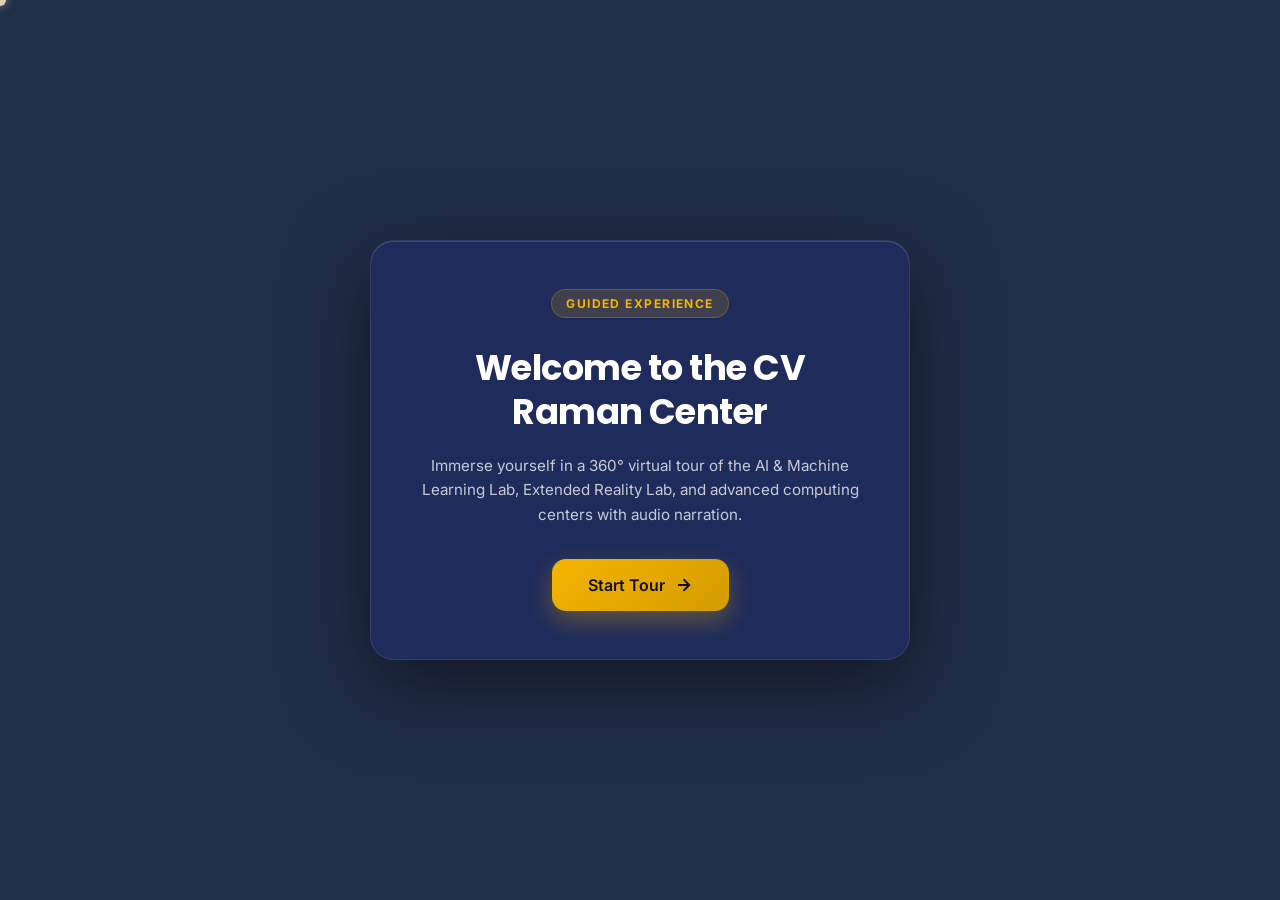
==== index.html @ 9f014dd8 "update code" ====
<!DOCTYPE html>
<html lang="en">


<head>
    <meta charset="utf-8">
    <meta name="viewport" content="width=device-width, initial-scale=1.0, maximum-scale=1.0, user-scalable=no">
    <meta name="description"
        content="Immersive 360° Virtual Campus Tour — Extended Reality Lab & Network Architecture Lab">
    <title>360° Virtual Campus Tour</title>


    <!-- Pannellum -->
    <link rel="stylesheet" href="https://cdn.jsdelivr.net/npm/pannellum@2.5.6/build/pannellum.css" />
    <script src="https://cdn.jsdelivr.net/npm/pannellum@2.5.6/build/pannellum.js"></script>


    <!-- Google Fonts -->
    <link rel="preconnect" href="https://fonts.googleapis.com">
    <link rel="preconnect" href="https://fonts.gstatic.com" crossorigin>
    <link
        href="https://fonts.googleapis.com/css2?family=Inter:wght@300;400;500;600;700&family=Poppins:wght@500;600;700&display=swap"
        rel="stylesheet">


    <link href="style.css" rel="stylesheet">
</head>


<body>
    <!-- ========== VR CURSOR ========== -->
    <div class="vr-cursor" id="vrCursor"></div>


    <!-- ========== LOADING SCREEN ========== -->
    <div id="loadingScreen" class="loading-screen">
        <!-- Spinner & Progress State (shown initially) -->
        <div class="loader-content" id="loaderContent">
            <div class="loader-spinner">
                <div class="spinner-ring"></div>
                <div class="spinner-ring inner"></div>
                <div class="spinner-dot"></div>
            </div>
            <p class="loader-title">360° Indoor Campus Navigation</p>
            <p class="loader-sub">Preparing your experience…</p>
            <div class="loader-track">
                <div class="loader-fill" id="loaderFill"></div>
            </div>
        </div>


        <!-- Welcome Splash State (faded in when loaded) -->
        <div class="welcome-card hidden" id="welcomeCard">
            <div class="welcome-badge">Guided Experience</div>
            <h1 class="welcome-heading">Welcome to the CV Raman Center</h1>
            <p class="welcome-subheading">Immerse yourself in a 360° virtual tour of the AI & Machine Learning Lab, Extended Reality Lab, and advanced computing centers with audio narration.</p>
            <button class="welcome-btn" id="btnEnterTour">
                <span>Start Tour</span>
                <svg viewBox="0 0 24 24" fill="none" stroke="currentColor" stroke-width="2.5" stroke-linecap="round" stroke-linejoin="round" width="18" height="18">
                    <line x1="5" y1="12" x2="19" y2="12"></line>
                    <polyline points="12 5 19 12 12 19"></polyline>
                </svg>
            </button>
        </div>
    </div>


    <!-- ========== TOP NAVIGATION BAR ========== -->
    <nav id="topBar" class="top-bar">
        <!-- Left: Empty (Logo Removed) -->
        <div class="top-left" style="display: flex; gap: 8px; position: relative;">
            <button class="icon-btn" id="btnMenuToggle" title="Menu" aria-label="Menu">
                <svg viewBox="0 0 24 24" fill="none" stroke="currentColor" stroke-width="2" stroke-linecap="round" stroke-linejoin="round">
                    <line x1="3" y1="12" x2="21" y2="12"></line>
                    <line x1="3" y1="6" x2="21" y2="6"></line>
                    <line x1="3" y1="18" x2="21" y2="18"></line>
                </svg>
            </button>
           


        </div>






        <!-- Right: Menu Dropdown -->
        <div class="top-right menu-container" style="position: relative; display: flex; gap: 8px;">
            <button class="icon-btn" id="btnAudioToggle" title="Toggle Audio" aria-label="Toggle Audio">
                <svg id="iconAudioOn" viewBox="0 0 24 24" fill="none" stroke="currentColor" stroke-width="2" stroke-linecap="round" stroke-linejoin="round">
                    <polygon points="11 5 6 9 2 9 2 15 6 15 11 19 11 5"></polygon>
                    <path d="M19.07 4.93a10 10 0 0 1 0 14.14M15.54 8.46a5 5 0 0 1 0 7.07"></path>
                </svg>
                <svg id="iconAudioOff" viewBox="0 0 24 24" fill="none" stroke="currentColor" stroke-width="2" stroke-linecap="round" stroke-linejoin="round" style="display:none;">
                    <polygon points="11 5 6 9 2 9 2 15 6 15 11 19 11 5"></polygon>
                    <line x1="23" y1="9" x2="17" y2="15"></line>
                    <line x1="17" y1="9" x2="23" y2="15"></line>
                </svg>
            </button>
            <button class="icon-btn" id="btnMapOpen" title="Floor Map (M)" aria-label="Floor Map">
                <svg viewBox="0 0 24 24" fill="none" stroke="currentColor" stroke-width="2" stroke-linecap="round" stroke-linejoin="round">
                    <polygon points="3 6 9 3 15 6 21 3 21 18 15 21 9 18 3 21"></polygon>
                    <line x1="9" y1="3" x2="9" y2="18"></line>
                    <line x1="15" y1="6" x2="15" y2="21"></line>
                </svg>
            </button>


    </nav>


    <!-- ========== WELCOME ORIENTATION TOAST ========== -->
    <div id="welcomeToast" class="welcome-toast">
        <div class="welcome-toast-header">
            <div class="welcome-toast-icon">
                <svg viewBox="0 0 24 24" fill="none" stroke="currentColor" stroke-width="2" stroke-linecap="round" stroke-linejoin="round" width="18" height="18">
                    <circle cx="12" cy="12" r="10"></circle>
                    <line x1="12" y1="16" x2="12" y2="12"></line>
                    <line x1="12" y1="8" x2="12.01" y2="8"></line>
                </svg>
            </div>
            <span class="welcome-toast-title">👋 Welcome Guest! Are you visiting for the first time? Please read this Guide:</span>
            <button class="welcome-toast-close" id="welcomeToastClose" aria-label="Dismiss message">&times;</button>
        </div>
        <div class="welcome-toast-body">
            <div class="toast-item">
                <span class="toast-item-emoji">🗺️</span>
                <span>Use the <strong>Top-Right Map</strong> to see your current location on the campus.</span>
            </div>
            <div class="toast-item">
                <span class="toast-item-emoji">☰</span>
                <span>Open the <strong>Top-Left Menu ➔ Help</strong> (or press key <strong>4</strong>) to read full navigation guide details & keyboard shortcuts.</span>
            </div>
        </div>
        <div class="welcome-toast-progress"></div>
    </div>



    <!-- ========== LEFT SIDEBAR MENU ========== -->
    <div class="dropdown-menu" id="mainDropdown">
        <button class="dropdown-item" id="btnNavGuide" title="Indoor Navigation (1)" aria-label="Indoor Navigation">
            <svg viewBox="0 0 24 24" fill="none" stroke="currentColor" stroke-width="1.8" stroke-linecap="round" stroke-linejoin="round"><path d="M21 10c0 7-9 13-9 13s-9-6-9-13a9 9 0 0 1 18 0z"/><circle cx="12" cy="10" r="3"/></svg>
            Navigation <span class="shortcut-key">1</span>
        </button>
        <button class="dropdown-item" id="btnDropdownMap" title="Floor Map (M)" aria-label="Floor Map">
            <svg viewBox="0 0 24 24" fill="none" stroke="currentColor" stroke-width="1.8" stroke-linecap="round" stroke-linejoin="round"><polygon points="3 6 9 3 15 6 21 3 21 18 15 21 9 18 3 21"/><line x1="9" y1="3" x2="9" y2="18"/><line x1="15" y1="6" x2="15" y2="21"/></svg>
            Floor Map <span class="shortcut-key">M</span>
        </button>
        <button class="dropdown-item" id="btnGrid" title="Grid View (2)" aria-label="Grid view">
            <svg viewBox="0 0 24 24" fill="none" stroke="currentColor" stroke-width="1.8" stroke-linecap="round" stroke-linejoin="round"><rect x="3" y="3" width="7" height="7" rx="1.5"/><rect x="14" y="3" width="7" height="7" rx="1.5"/><rect x="3" y="14" width="7" height="7" rx="1.5"/><rect x="14" y="14" width="7" height="7" rx="1.5"/></svg>
            Grid View <span class="shortcut-key">2</span>
        </button>
        <button class="dropdown-item" id="btnFullscreen" title="Fullscreen (3)" aria-label="Fullscreen">
            <svg viewBox="0 0 24 24" fill="none" stroke="currentColor" stroke-width="1.8" stroke-linecap="round" stroke-linejoin="round"><path d="M8 3H5a2 2 0 0 0-2 2v3m18 0V5a2 2 0 0 0-2-2h-3m0 18h3a2 2 0 0 0 2-2v-3M3 16v3a2 2 0 0 0 2 2h3"/></svg>
            Fullscreen <span class="shortcut-key">3</span>
        </button>
        <button class="dropdown-item" id="btnHelp" title="Help (4)" aria-label="Help">
            <svg viewBox="0 0 24 24" fill="none" stroke="currentColor" stroke-width="1.8" stroke-linecap="round" stroke-linejoin="round"><circle cx="12" cy="12" r="10"/><path d="M9.09 9a3 3 0 0 1 5.83 1c0 2-3 3-3 3"/><line x1="12" y1="17" x2="12.01" y2="17"/></svg>
            Help <span class="shortcut-key">4</span>
        </button>
        <button class="dropdown-item" id="btnToggleArrows" title="Toggle Arrows (5)" aria-label="Toggle Arrows">
            <svg viewBox="0 0 24 24" fill="none" stroke="currentColor" stroke-width="1.8" stroke-linecap="round" stroke-linejoin="round"><path d="M17.94 17.94A10.07 10.07 0 0 1 12 20c-7 0-11-8-11-8a18.45 18.45 0 0 1 5.06-5.94M9.9 4.24A9.12 9.12 0 0 1 12 4c7 0 11 8 11 8a18.5 18.5 0 0 1-2.16 3.19m-6.72-1.07a3 3 0 1 1-4.24-4.24"/><line x1="1" y1="1" x2="23" y2="23"/></svg>
            <span id="txtToggleArrows">Hide Arrows</span> <span class="shortcut-key">5</span>
        </button>
    </div>


    <!-- ========== PANORAMA VIEWER ========== -->
    <div id="panorama"></div>


    <!-- ========== INDOOR NAVIGATION PANEL ========== -->
    <div class="nav-guide-panel" id="navGuidePanel">
        <div class="nav-guide-header">
            <svg viewBox="0 0 24 24" fill="none" stroke="currentColor" stroke-width="1.8" stroke-linecap="round"
                stroke-linejoin="round" class="nav-guide-icon">
                <path d="M21 10c0 7-9 13-9 13s-9-6-9-13a9 9 0 0 1 18 0z" />
                <circle cx="12" cy="10" r="3" />
            </svg>
            <span class="nav-guide-title">Navigate To</span>
            <button class="nav-guide-close" id="navGuideClose" aria-label="Close navigator">&times;</button>
        </div>
        <div class="nav-guide-body">
            <div class="nav-guide-select-group">
                <label for="floorSelect" class="nav-guide-label">Floor</label>
                <select id="floorSelect" class="nav-guide-select">
                    <option value="">Select Floor</option>
                </select>
            </div>
            <div class="nav-guide-select-group">
                <label for="labSelect" class="nav-guide-label">Destination</label>
                <select id="labSelect" class="nav-guide-select" disabled>
                    <option value="">Select Destination</option>
                </select>
            </div>
            <div class="nav-guide-coming-soon" id="navComingSoon" style="display:none;">
                <svg viewBox="0 0 24 24" fill="none" stroke="currentColor" stroke-width="1.5" width="28" height="28">
                    <circle cx="12" cy="12" r="10" />
                    <path d="M12 6v6l4 2" />
                </svg>
                <span class="coming-soon-text">Coming Soon</span>
                <span class="coming-soon-sub">360° images for this floor are being captured. Navigation will be
                    available once uploaded.</span>
            </div>
            <div class="nav-guide-actions">
                <button class="nav-guide-btn nav-guide-go" id="navGuideGo" disabled>
                    <svg viewBox="0 0 24 24" fill="none" stroke="currentColor" stroke-width="2.5" width="16"
                        height="16">
                        <path d="M5 12h14M12 5l7 7-7 7" />
                    </svg>
                    Show Path
                </button>
                <button class="nav-guide-btn nav-guide-clear" id="navGuideClear" style="display:none;">
                    <svg viewBox="0 0 24 24" fill="none" stroke="currentColor" stroke-width="2" width="14" height="14">
                        <line x1="18" y1="6" x2="6" y2="18" />
                        <line x1="6" y1="6" x2="18" y2="18" />
                    </svg>
                    Clear
                </button>
            </div>
        </div>
    </div>




    <!-- Direction guidance banner -->
    <div class="direction-banner" id="directionBanner">
        <div class="direction-banner-inner">
            <div class="direction-step-indicator">
                <span class="direction-step-num" id="dirStepNum">1</span>
                <span class="direction-step-total" id="dirStepTotal">/ 3</span>
            </div>
            <div class="direction-text-wrap">
                <span class="direction-instruction" id="dirInstruction">Go straight ahead</span>
                <span class="direction-destination" id="dirDestination">→ L-107 XR Lab</span>
            </div>
            <div class="direction-nav-btns">
                <button class="direction-nav-btn" id="dirPrev" aria-label="Previous step">
                    <svg viewBox="0 0 24 24" fill="none" stroke="currentColor" stroke-width="2.5" width="16"
                        height="16">
                        <path d="M15 18l-6-6 6-6" />
                    </svg>
                </button>
                <button class="direction-nav-btn" id="dirNext" aria-label="Next step">
                    <svg viewBox="0 0 24 24" fill="none" stroke="currentColor" stroke-width="2.5" width="16"
                        height="16">
                        <path d="M9 18l6-6-6-6" />
                    </svg>
                </button>
            </div>
        </div>
    </div>


    <!-- ========== BOTTOM-LEFT INFO BOX ========== -->
    <div class="info-box" id="infoBox">
        <span class="info-box-text" id="infoBoxText">Loading…</span>
    </div>


    <!-- ========== GRID VIEW — RIGHT PANEL ========== -->
    <div class="panel-overlay" id="gridOverlay">
        <div class="panel-right scenes-panel" id="gridPanel">
            <button class="panel-close" id="gridClose" aria-label="Close">&times;</button>
            <div class="panel-header">
                <svg viewBox="0 0 24 24" fill="none" stroke="currentColor" stroke-width="1.8"
                    style="width:20px;height:20px;flex-shrink:0;">
                    <rect x="3" y="3" width="7" height="7" rx="1.5" />
                    <rect x="14" y="3" width="7" height="7" rx="1.5" />
                    <rect x="3" y="14" width="7" height="7" rx="1.5" />
                    <rect x="14" y="14" width="7" height="7" rx="1.5" />
                </svg>
                <h3>All Scenes</h3>
            </div>
            <div class="grid-body" id="gridBody"></div>
        </div>
    </div>


    <!-- ========== INFO POPUP (for hotspot details — stays centered) ========== -->
    <div id="infoPopup" class="modal-overlay info-popup-overlay">
        <div class="info-popup">
            <button class="panel-close" id="popupClose" aria-label="Close">&times;</button>
            <div class="popup-img-wrap" id="popupImgWrap">
                <img id="infoImage" src="" alt="">
            </div>
            <div class="popup-body">
                <h2 id="infoTitle"></h2>
                <div id="infoDescription"></div>
            </div>
        </div>
    </div>


    <!-- ========== HELP — RIGHT PANEL ========== -->
    <div class="panel-overlay" id="helpOverlay">
        <div class="panel-right help-panel" id="helpPanel">
            <button class="panel-close" id="helpClose" aria-label="Close">&times;</button>
            <div class="panel-header">
                <svg viewBox="0 0 24 24" fill="none" stroke="currentColor" stroke-width="1.8"
                    style="width:22px;height:22px;flex-shrink:0;opacity:.7;">
                    <circle cx="12" cy="12" r="10" />
                    <path d="M9.09 9a3 3 0 0 1 5.83 1c0 2-3 3-3 3" />
                    <line x1="12" y1="17" x2="12.01" y2="17" />
                </svg>
                <h3>How to Navigate</h3>
            </div>
            <div class="help-list">
                <div class="help-row">
                    <span class="help-label">🖱️ Click &amp; Drag</span>
                    <span class="help-value">Look around the panorama</span>
                </div>
                <div class="help-row">
                    <span class="help-label">🔍 Scroll / Pinch</span>
                    <span class="help-value">Zoom in and out</span>
                </div>
                <div class="help-row">
                    <span class="help-label">➡️ Arrow Hotspots</span>
                    <span class="help-value">Navigate between scenes</span>
                </div>
                <div class="help-row">
                    <span class="help-label">ℹ️ Info Icons</span>
                    <span class="help-value">View scene details</span>
                </div>
            </div>
            <h4 class="help-sub">Keyboard Shortcuts</h4>
            <div class="shortcut-grid">
                <div class="sc"><kbd>N</kbd> Navigate</div>
                <div class="sc"><kbd>M</kbd> Floor Map</div>
                <div class="sc"><kbd>G</kbd> Grid View</div>
                <div class="sc"><kbd>H</kbd> Help</div>
                <div class="sc"><kbd>F</kbd> Fullscreen</div>
                <div class="sc"><kbd>Esc</kbd> Close</div>
            </div>
        </div>
    </div>


    <!-- ========== FLOOR MAP OVERLAY ========== -->
    <div id="mapOverlay" class="modal-overlay map-overlay">
        <div class="map-container-card animate-scale-up">
            <button class="panel-close" id="mapClose" aria-label="Close">&times;</button>
            <div class="map-header">
                <svg viewBox="0 0 24 24" fill="none" stroke="currentColor" stroke-width="2.2" stroke-linecap="round" stroke-linejoin="round" class="map-header-icon">
                    <polygon points="3 6 9 3 15 6 21 3 21 18 15 21 9 18 3 21"></polygon>
                    <line x1="9" y1="3" x2="9" y2="18"></line>
                    <line x1="15" y1="6" x2="15" y2="21"></line>
                </svg>
                <h3>Ground Floor Navigation Map</h3>
                <button class="map-edit-btn" id="btnMapEditToggle" title="Edit Coordinates">⚙️ Edit Coordinates</button>
            </div>
            <div class="map-body">
                <div class="map-visual-section">
                    <div class="map-wrapper" id="mapWrapper">
                        <img src="assets/map_top_view.jpeg" alt="Ground Floor Map" class="map-image">
                        <!-- Interactive pins will be dynamically generated by JS -->
                    </div>
                   
                    <!-- Label Edit Popup -->
                    <div id="labelPropsPopup" class="label-props-popup">
                        <h5>Edit Label Properties</h5>
                        <div class="lp-group">
                            <label for="lpText">Text</label>
                            <input type="text" id="lpText">
                        </div>
                        <div class="lp-group">
                            <label for="lpSize">Size (px)</label>
                            <input type="number" id="lpSize" value="13">
                        </div>
                        <div class="lp-group">
                            <label for="lpRotation">Rotation (deg)</label>
                            <input type="number" id="lpRotation" value="0">
                        </div>
                        <div class="lp-actions">
                            <button id="btnLpCancel" class="lp-btn-cancel">Cancel</button>
                            <button id="btnLpSave" class="lp-btn-save">Save</button>
                        </div>
                    </div>
                </div>
                <div class="map-edit-section" id="mapEditSection">
                    <h4>Coordinate Editor</h4>
                   
                    <button class="map-edit-copy-btn" id="btnMapEditEnlarge" style="background:#2b6cb0; margin-bottom:16px;">
                        <svg viewBox="0 0 24 24" fill="none" stroke="currentColor" stroke-width="2" stroke-linecap="round" stroke-linejoin="round" width="16" height="16">
                            <circle cx="11" cy="11" r="8"></circle>
                            <line x1="21" y1="21" x2="16.65" y2="16.65"></line>
                            <line x1="11" y1="8" x2="11" y2="14"></line>
                            <line x1="8" y1="11" x2="14" y2="11"></line>
                        </svg>
                        Toggle Enlarge Map
                    </button>


                    <div class="map-edit-group">
                        <label for="mapEditSceneSelect">Select Scene:</label>
                        <select id="mapEditSceneSelect" class="map-edit-select">
                            <!-- Options dynamically populated by JS -->
                        </select>
                    </div>
                    <div class="map-edit-group">
                        <div style="display:flex; justify-content:space-between; align-items:center;">
                            <label for="mapEditJsonText">Coordinates JSON:</label>
                            <span id="mapEditStatus" style="font-size:0.7rem; font-weight:600; color:#718096;"></span>
                        </div>
                        <textarea id="mapEditJsonText" class="map-edit-textarea"></textarea>
                    </div>
                    <button class="map-edit-copy-btn" id="btnMapAddLabel" style="background:#4A5568; margin-bottom:12px;">
                        <svg viewBox="0 0 24 24" fill="none" stroke="currentColor" stroke-width="2" stroke-linecap="round" stroke-linejoin="round" width="16" height="16">
                            <path d="M12 5v14M5 12h14"/>
                        </svg>
                        Add Text Label
                    </button>
                    <button class="map-edit-copy-btn" id="btnMapEditCopy">
                        <svg viewBox="0 0 24 24" fill="none" stroke="currentColor" stroke-width="2" stroke-linecap="round" stroke-linejoin="round" width="16" height="16">
                            <rect x="9" y="9" width="13" height="13" rx="2" ry="2"></rect>
                            <path d="M5 15H4a2 2 0 0 1-2-2V4a2 2 0 0 1 2-2h9a2 2 0 0 1 2 2v1"></path>
                        </svg>
                        Copy Coordinates JSON
                    </button>
                    <p class="map-edit-help">💡 <strong>Tip:</strong> Drag any pin to reposition it, or select a scene from the dropdown and click anywhere on the map to place it. The JSON updates in real-time!</p>
                </div>
            </div>
            <div class="map-footer">
                <div class="map-legend">
                    <div class="legend-item">
                        <span class="legend-dot current-pos"></span>
                        <span>Current Location</span>
                    </div>
                    <div class="legend-item">
                        <span class="legend-dot normal-pos"></span>
                        <span>Lab / Destination Pin</span>
                    </div>
                </div>
            </div>
        </div>
    </div>


    <script src="script.js?v=1.0.7"></script>
</body>


</html>
---- style.css ----
/* ============================================================
   360° VIRTUAL TOUR — INSTITUTIONAL PROFESSIONAL THEME
   Parul University Branding
   ============================================================ */


/* ── Design Tokens ── */
:root {
  --bar-bg: rgba(30, 42, 120, 0.95);
  --card-bg: #FFFFFF;
  --border: rgba(30, 42, 120, 0.12);
  --border-hover: rgba(30, 42, 120, 0.25);
  --text: #1A1A1A;
  --text-light: #FFFFFF;
  --text-dim: #4A5568;
  --text-muted: #8896A6;
  --accent: #1E2A78;
  --accent-red: #D32F2F;
  --accent-gold: #F4B400;
  --accent-dim: rgba(23, 29, 85, 0.579);
  --danger: #D32F2F;
  --radius: 10px;
  --blur: 20px;
  --ease: cubic-bezier(.4, 0, .2, 1);
  --topbar-h: 80px;


  /* Arrow Colors */
  --arrow-color: #ffffff;
  --arrow-stroke: rgba(0, 0, 0, 0.4);
}


/* ── Reset ── */
*,
*::before,
*::after {
  box-sizing: border-box;
  margin: 0;
  padding: 0;
  -webkit-tap-highlight-color: transparent;
}


html,
body {
  height: 100%;
  overflow: hidden;
}


body {
  font-family: 'Inter', system-ui, -apple-system, sans-serif;
  background: #0D1117;
  color: var(--text);
  cursor: none !important;
}


/* Hide default cursor on ALL elements globally to ensure custom VR cursor is the only one visible */
* {
  cursor: none !important;
}


/* ========== CUSTOM VR CURSOR ========== */
.vr-cursor {
  position: fixed;
  top: 0;
  left: 0;
  width: 12px;
  height: 12px;
  background: #FFFFFF;
  border-radius: 50%;
  pointer-events: none;
  /* Important so it doesn't block clicks */
  z-index: 99999999;
  transform: translate(-50%, -50%);
  transition: width 0.25s var(--ease), height 0.25s var(--ease), background 0.25s var(--ease), border 0.25s var(--ease);
  box-shadow: 0 0 10px rgba(255, 255, 255, 0.6);
  mix-blend-mode: difference;
}


/* When hovering over clickable items, keep the dot but intensify its glow */
.vr-cursor.magnetic {
  width: 12px;
  height: 12px;
  background: #F4B400;
  /* Parul Gold */
  border: none;
  box-shadow: 0 0 18px 4px rgba(244, 180, 0, 0.9);
  mix-blend-mode: normal;
}


/* When clicking/dragging in the panorama */
.vr-cursor.dragging {
  width: 8px;
  height: 8px;
  background: #F4B400;
  box-shadow: 0 0 15px rgba(244, 180, 0, 1);
}




/* ==========================================================
   LOADING SCREEN
   ========================================================== */
.loading-screen {
  position: fixed;
  inset: 0;
  z-index: 900000;
  background: #212e48;
  display: flex;
  align-items: center;
  justify-content: center;
  transition: opacity .5s var(--ease), visibility .5s;
}


.loading-screen.done {
  opacity: 0;
  visibility: hidden;
  pointer-events: none;
}


.loader-content {
  text-align: center;
  display: flex;
  flex-direction: column;
  align-items: center;
  gap: 18px;
}


/* Spinner */
.loader-spinner {
  width: 80px;
  height: 80px;
  position: relative;
}


.spinner-ring {
  position: absolute;
  inset: 0;
  border-radius: 50%;
  border: 2.5px solid transparent;
  border-top-color: #FFFFFF;
  border-right-color: #FFFFFF;
  animation: lspin 1.6s linear infinite;
}


.spinner-ring.inner {
  inset: 14px;
  border-top-color: transparent;
  border-right-color: transparent;
  border-bottom-color: rgba(255, 255, 255, .25);
  border-left-color: rgba(255, 255, 255, .25);
  animation-direction: reverse;
  animation-duration: 1.1s;
}


.spinner-dot {
  position: absolute;
  inset: 30px;
  border-radius: 50%;
  background: #F4B400;
  opacity: .35;
  animation: ldot 1.6s ease-in-out infinite alternate;
}


@keyframes lspin {
  to {
    transform: rotate(360deg);
  }
}


@keyframes ldot {
  from {
    transform: scale(.7);
    opacity: .2;
  }


  to {
    transform: scale(1);
    opacity: .45;
  }
}


.loader-title {
  font-family: 'Poppins', sans-serif;
  font-size: 1.6rem;
  font-weight: 600;
  letter-spacing: -.02em;
  color: #FFFFFF;
}


.loader-sub {
  font-size: .85rem;
  color: rgba(255, 255, 255, 0.7);
}


.loader-track {
  width: 200px;
  height: 3px;
  background: rgba(255, 255, 255, 0.2);
  border-radius: 3px;
  overflow: hidden;
}


.loader-fill {
  height: 100%;
  width: 0%;
  background: #F4B400;
  border-radius: 3px;
  transition: width .15s;
}




/* ==========================================================
   TOP BAR
   ========================================================== */
.top-bar {
  position: fixed;
  top: 20px;
  left: 20px;
  right: 20px;
  height: 70px;
  z-index: 10000;
  display: flex;
  align-items: center;
  justify-content: space-between;
  padding: 0;
  background: transparent;
  pointer-events: none;
  /* Let clicks pass through empty space */
  transform: translateY(-120%);
  transition: transform .45s var(--ease);
}


.top-bar.show {
  transform: translateY(0);
}


/* Left */
.top-left {
  display: flex;
  align-items: center;
  gap: 9px;
  flex-shrink: 0;
  margin-right: 30px;
  pointer-events: auto;
  /* Re-enable clicks for logo */
}


.pu-tour-logo {
  height: 38px;
  width: auto;
  object-fit: contain;
  transition: transform 0.3s ease;
  border-radius: 5px;
  filter: drop-shadow(0 4px 6px rgba(0, 0, 0, 0.3));
}


.logo-link {
  display: flex;
  align-items: center;
  text-decoration: none;
}


.logo {
  text-decoration: none;
  transition: all 0.3s ease;
  margin-left: 10px;
}


.logo:hover {
  transform: scale(1.2);
}






/* Right */
.top-right {
  display: flex;
  gap: 6px;
  flex-shrink: 0;
  pointer-events: auto;
  /* Re-enable clicks for menu */
}


.icon-btn {
  width: 40px;
  height: 40px;
  border: 1px solid rgba(0, 0, 0, 0.08);
  background: #ffffff;
  color: #333333;
  border-radius: 12px;
  cursor: pointer;
  display: flex;
  align-items: center;
  justify-content: center;
  transition: all 0.25s var(--ease);
  box-shadow: 0 4px 12px rgba(0, 0, 0, 0.08);
}


.icon-btn svg {
  width: 20px;
  height: 20px;
}


.icon-btn:hover {
  background: #f8f9fa;
  border-color: rgba(0, 0, 0, 0.15);
  box-shadow: 0 6px 16px rgba(0, 0, 0, 0.12);
  transform: translateY(-1px);
}


.icon-btn:active {
  transform: scale(.94);
}


/* ========== DROPDOWN MENU ========== */
.dropdown-menu {
  position: fixed;
  top: 0;
  left: 0;
  bottom: 0;
  width: 280px;
  background: #ffffff;
  border-right: 1px solid rgba(0, 0, 0, 0.08);
  border-radius: 0 16px 16px 0;
  padding: 80px 0 20px 0;
  display: flex;
  flex-direction: column;
  gap: 2px;
  opacity: 0;
  visibility: hidden;
  transform: translateX(-100%);
  transition: all 0.3s cubic-bezier(0.16, 1, 0.3, 1);
  z-index: 1000;
  box-shadow: 4px 0 24px rgba(0, 0, 0, 0.1);
}


.dropdown-menu.show {
  opacity: 1;
  visibility: visible;
  transform: translateX(0);
}


.dropdown-item {
  background: #ffffff;
  border: 1px solid rgba(0, 0, 0, 0.06);
  border-radius: 12px;
  color: #444444;
  padding: 14px 16px;
  margin: 6px 16px;
  width: calc(100% - 32px);
  display: flex;
  align-items: center;
  gap: 12px;
  font-size: 0.9rem;
  font-weight: 500;
  font-family: 'Inter', sans-serif;
  text-align: left;
  transition: all 0.3s cubic-bezier(0.16, 1, 0.3, 1);
  cursor: pointer;
  box-shadow: 0 4px 12px rgba(0, 0, 0, 0.03);
}


.dropdown-item svg {
  width: 18px;
  height: 18px;
  flex-shrink: 0;
  color: #666666;
  transition: color 0.2s;
}


.dropdown-item:hover {
  background: #ffffff;
  color: #111111;
  transform: translateY(-2px);
  box-shadow: 0 8px 24px rgba(0, 0, 0, 0.1);
  border-color: rgba(0, 0, 0, 0.15);
}


.dropdown-item:hover svg {
  color: #F4B400;
  /* Parul Gold on hover */
}


.shortcut-key {
  margin-left: auto;
  font-size: 0.65rem;
  background: #eeeeee;
  border: 1px solid #e0e0e0;
  padding: 2px 6px;
  border-radius: 6px;
  color: #777777;
  font-family: monospace;
  font-weight: bold;
  box-shadow: inset 0 -1px 0 rgba(0, 0, 0, 0.05);
}




/* ==========================================================
   PANORAMA (full viewport)
   ========================================================== */
#panorama {
  position: fixed;
  inset: 0;
  background: #0D1117;
  touch-action: none;
  /* Prevent accidental page scrolling while interacting */
}




/* ==========================================================
   BOTTOM-LEFT INFO BOX
   ========================================================== */
.info-box {
  position: fixed;
  bottom: 24px;
  left: 20px;
  z-index: 9999;
  padding: 12px 24px;
  background: linear-gradient(135deg, rgba(30, 30, 30, 0.4) 0%, rgba(10, 10, 10, 0.6) 100%);
  backdrop-filter: blur(32px) saturate(150%);
  -webkit-backdrop-filter: blur(32px) saturate(150%);
  border-top: 1px solid rgba(255, 255, 255, 0.25);
  border-left: 1px solid rgba(255, 255, 255, 0.2);
  border-right: 1px solid rgba(255, 255, 255, 0.05);
  border-bottom: 1px solid rgba(255, 255, 255, 0.05);
  border-radius: 24px;
  box-shadow: 0 12px 40px rgba(0, 0, 0, 0.5), inset 0 2px 4px rgba(255, 255, 255, 0.1);
  opacity: 0;
  transform: translateY(20px);
  transition: opacity .4s var(--ease), transform .4s var(--ease);
  max-width: 360px;
}


.info-box.show {
  opacity: 1;
  transform: translateY(0);
}


.info-box-text {
  font-size: .85rem;
  font-weight: 600;
  color: #ffffff;
  text-shadow: 0 2px 4px rgba(0, 0, 0, 0.6);
  line-height: 1.35;
}




/* ==========================================================
   PANNELLUM OVERRIDES
   ========================================================== */
/* Custom scene loader spinner */
.pnlm-load-box {
  background-color: transparent !important;
  border: none !important;
  box-shadow: none !important;
  width: 44px;
  height: 44px;
  border-radius: 50%;
  position: absolute;
  top: 50%;
  left: 50%;
  margin: -22px 0 0 -22px;
  padding: 0 !important;
  animation: lspin 1s linear infinite;
  opacity: 0;
  animation: lspin 1s linear infinite, pfadeIn .1s .3s forwards;
}


.pnlm-load-box::before {
  content: "";
  box-sizing: border-box;
  position: absolute;
  inset: 0;
  border-radius: 50%;
  border: 3px solid rgba(255, 255, 255, .15);
  border-top-color: #F4B400;
  animation: lspin .75s linear infinite;
}


@keyframes pfadeIn {
  to {
    opacity: 1;
  }
}


.pnlm-lbar,
.pnlm-lbox,
.pnlm-load-box p {
  display: none !important;
}


/* Hide default pannellum UI (we have our own) */
.pnlm-title-box {
  display: none !important;
}


.pnlm-panorama-info {
  display: none !important;
}


.pnlm-about-msg {
  display: none !important;
}


.pnlm-fullscreen-toggle-button {
  display: none !important;
}


.pnlm-zoom-controls {
  display: none !important;
}


/* Z-index stacking */
.pnlm-controls-container,
.pnlm-ui,
.pnlm-zoom-controls,
.pnlm-orient-controls {
  z-index: 99999 !important;
}


.pnlm-hotspot-base,
.pnlm-hotspot {
  z-index: 100001 !important;
  pointer-events: auto !important;
}




/* ==========================================================
   NAVIGATION ARROWS / HOTSPOT CONTENT
   ========================================================== */
.nav-btn {
  width: 80px;
  height: 80px;
  cursor: pointer;
  z-index: 1;
  background: transparent;
  border: none;
  padding: 0;
}


body.hide-arrows .nav-btn {
  display: none !important;
}


.hotspot-content {
  width: 100%;
  height: 100%;
  border-radius: 50%;
  background: transparent;
  border: none;
  display: flex;
  align-items: center;
  justify-content: center;
  transition: all .3s var(--ease);
  box-shadow: none;
}


.nav-btn:hover .hotspot-content {
  transform: scale(1.25);
  background: transparent;
  animation: none;
}


.arrow-img {
  width: 160px;
  height: 80px;
  flex-shrink: 0;
  filter: drop-shadow(0 2px 5px rgba(0, 0, 0, 0.8));
  transition: filter 0.3s var(--ease), width 0.3s var(--ease), height 0.3s var(--ease);
}


.nav-btn:hover .arrow-img {
  filter: drop-shadow(0 4px 10px rgba(244, 180, 0, 0.8));
}


.animate-bounce-left .arrow-img {
  transform: perspective(400px) rotateX(65deg) rotate(180deg);
}


.animate-bounce-right .arrow-img {
  transform: perspective(400px) rotateX(65deg) rotate(0deg);
}


.animate-bounce-up .arrow-img {
  transform: perspective(400px) rotateX(65deg) rotate(-90deg);
}


.animate-bounce-down .arrow-img {
  transform: perspective(400px) rotateX(65deg) rotate(90deg);
}


/* Live Flow Animation for Chevrons */
@keyframes liveFlow {
  0% {
    opacity: 0.15;
    filter: drop-shadow(0 0 0px rgba(255, 255, 255, 0));
  }


  30% {
    opacity: 1;
    filter: drop-shadow(0 0 10px rgba(255, 196, 0, 0.855));
  }


  100% {
    opacity: 0.15;
    filter: drop-shadow(0 0 0px rgba(255, 255, 255, 0));
  }
}


.chev-1 {
  animation: liveFlow 1.5s infinite;
  animation-delay: 0s;
}


.chev-2 {
  animation: liveFlow 1.5s infinite;
  animation-delay: 0.15s;
}


.chev-3 {
  animation: liveFlow 1.5s infinite;
  animation-delay: 0.3s;
}




/* Disable the old bounce animations so it looks planted on the floor */
.animate-bounce-up .hotspot-content,
.animate-bounce-down .hotspot-content,
.animate-bounce-right .hotspot-content,
.animate-bounce-left .hotspot-content {
  animation: none;
}


/* ── 45° Diagonal arrows (Google Street View style) ── */
.animate-bounce-upper-left .arrow-img {
  transform: perspective(400px) rotateX(65deg) rotate(-135deg);
}


.animate-bounce-upper-right .arrow-img {
  transform: perspective(400px) rotateX(65deg) rotate(-45deg);
}


@keyframes bUpperLeft {


  0%,
  20%,
  50%,
  80%,
  100% {
    transform: translate(0, 0);
  }


  40% {
    transform: translate(-10px, -10px);
  }


  60% {
    transform: translate(-5px, -5px);
  }
}


@keyframes bUpperRight {


  0%,
  20%,
  50%,
  80%,
  100% {
    transform: translate(0, 0);
  }


  40% {
    transform: translate(10px, -10px);
  }


  60% {
    transform: translate(5px, -5px);
  }
}


.animate-bounce-upper-left .hotspot-content {
  animation: bUpperLeft 2.2s infinite;
}


.animate-bounce-upper-right .hotspot-content {
  animation: bUpperRight 2.2s infinite;
}


.hidden-hotspot {
  display: none !important;
}




/* ==========================================================
   PANEL OVERLAY (shared backdrop for right-side panels)
   ========================================================== */
.panel-overlay {
  display: none;
  position: fixed;
  inset: 0;
  background: rgba(0, 0, 0, 0.45);
  backdrop-filter: blur(3px);
  -webkit-backdrop-filter: blur(3px);
  z-index: 100000;
  animation: overlayIn .25s var(--ease);
}


.panel-overlay.active {
  display: block;
}


@keyframes overlayIn {
  from {
    opacity: 0;
  }


  to {
    opacity: 1;
  }
}


/* ── Right-side panel (shared) ── */
.panel-right {
  position: fixed;
  top: 50%;
  right: 20px;
  transform: translateY(-50%) translateX(40px);
  opacity: 0;
  width: 460px;
  max-width: calc(100vw - 40px);
  max-height: 90vh;
  background: #FFFFFF;
  border: 1px solid #E2E8F0;
  border-radius: 16px;
  box-shadow: 0 20px 60px rgba(0, 0, 0, 0.18);
  overflow: hidden;
  display: flex;
  flex-direction: column;
  z-index: 100001;
  animation: slideRight .5s cubic-bezier(0.34, 1.56, 0.64, 1) forwards;
}


@keyframes slideRight {
  from {
    opacity: 0;
    transform: translateY(-50%) translateX(100px) scale(0.95);
  }


  to {
    opacity: 1;
    transform: translateY(-50%) translateX(0) scale(1);
  }
}


/* ── Panel close button ── */
.panel-close {
  position: absolute;
  top: 16px;
  right: 16px;
  width: 36px;
  height: 36px;
  border: none;
  background: #F5F7FA;
  color: #4A5568;
  font-size: 20px;
  font-weight: 300;
  line-height: 1;
  border-radius: 50%;
  cursor: pointer;
  z-index: 10;
  display: flex;
  align-items: center;
  justify-content: center;
  transition: all .25s var(--ease);
}


.panel-close:hover {
  background: #D32F2F;
  color: #FFFFFF;
  transform: rotate(90deg) scale(1.08);
}


/* ── Panel header ── */
.panel-header {
  display: flex;
  align-items: center;
  gap: 10px;
  padding: 22px 24px 16px;
  border-bottom: 1px solid #E2E8F0;
}


.panel-header h3 {
  font-family: 'Poppins', sans-serif;
  font-size: 1.05rem;
  font-weight: 600;
  color: #1E2A78;
}


.panel-header svg {
  color: #F4B400;
}


/* ==========================================================
   CENTERED MODAL OVERLAY (for info popup only)
   ========================================================== */
.modal-overlay {
  display: none;
  position: fixed;
  inset: 0;
  background: rgba(0, 0, 0, 0.45);
  backdrop-filter: blur(4px);
  z-index: 200000;
  justify-content: center;
  align-items: center;
  animation: overlayIn .25s var(--ease);
}


.modal-overlay.active {
  display: flex;
}




/* ==========================================================
   FLOOR MAP NAV OVERLAY
   ========================================================== */
.map-container-card {
  position: relative;
  width: 900px;
  max-width: 95vw;
  max-height: 85vh;
  background: #121214;
  border: none;
  border-radius: 16px;
  box-shadow: 0 24px 70px rgba(0, 0, 0, 0.5);
  display: flex;
  flex-direction: column;
  color: #E2E8F0;
  overflow: hidden;
  z-index: 200001;
}


.map-header {
  display: flex;
  align-items: center;
  gap: 12px;
  padding: 16px 20px;
  border-bottom: none;
  background: rgba(255, 255, 255, 0.02);
}


.map-header-icon {
  width: 22px;
  height: 22px;
  color: #D32F2F;
}


.map-header h3 {
  margin: 0;
  font-family: 'Poppins', sans-serif;
  font-size: 1.15rem;
  font-weight: 600;
  letter-spacing: 0.3px;
}


.map-body {
  padding: 0;
  overflow: hidden;
  flex: 1;
  display: flex;
  background: #0B0B0C;
}


.map-visual-section {
  flex: 1;
  padding: 20px;
  display: flex;
  align-items: center;
  justify-content: center;
  overflow: auto;
}


.map-edit-section {
  width: 320px;
  background: #161619;
  border-left: none;
  padding: 20px;
  display: none;
  flex-direction: column;
  gap: 16px;
  overflow-y: auto;
}


.map-container-card.edit-mode .map-edit-section {
  display: flex;
}


.map-edit-btn {
  background: rgba(255, 255, 255, 0.06);
  border: none;
  color: #E2E8F0;
  padding: 6px 12px;
  border-radius: 6px;
  font-family: 'Inter', sans-serif;
  font-size: 0.8rem;
  font-weight: 500;
  cursor: pointer;
  margin-left: auto;
  margin-right: 40px;
  transition: background 0.2s;
}


.map-edit-btn:hover {
  background: rgba(255, 255, 255, 0.12);
}


.map-container-card.edit-mode .map-edit-btn {
  background: #D32F2F;
  color: #FFFFFF;
}


.map-edit-section h4 {
  margin: 0 0 4px;
  font-family: 'Poppins', sans-serif;
  font-size: 1rem;
  font-weight: 600;
  color: #FFFFFF;
}


.map-edit-group {
  display: flex;
  flex-direction: column;
  gap: 6px;
}


.map-edit-group label {
  font-family: 'Inter', sans-serif;
  font-size: 0.8rem;
  font-weight: 500;
  color: #A0AEC0;
}


.map-edit-select {
  background: #1F1F23;
  border: none;
  color: #E2E8F0;
  padding: 8px 12px;
  border-radius: 8px;
  font-family: 'Inter', sans-serif;
  font-size: 0.85rem;
  outline: none;
  cursor: pointer;
  width: 100%;
}


.map-edit-textarea {
  background: #1F1F23;
  border: none;
  color: #00E676;
  padding: 10px;
  border-radius: 8px;
  font-family: 'Courier New', Courier, monospace;
  font-size: 0.8rem;
  line-height: 1.4;
  height: 220px;
  resize: none;
  outline: none;
}


.map-edit-copy-btn {
  background: #1E2A78;
  color: #FFFFFF;
  border: none;
  padding: 10px;
  border-radius: 8px;
  font-family: 'Inter', sans-serif;
  font-size: 0.85rem;
  font-weight: 600;
  cursor: pointer;
  display: flex;
  align-items: center;
  justify-content: center;
  gap: 8px;
  transition: background 0.2s;
}


.map-edit-copy-btn:hover {
  background: #2A3B9C;
}


.map-edit-copy-btn:active {
  transform: scale(0.98);
}


.map-edit-help {
  margin: 0;
  font-family: 'Inter', sans-serif;
  font-size: 0.72rem;
  line-height: 1.4;
  color: #718096;
}


.map-pin.dragging {
  cursor: grabbing !important;
  transform: translate(-50%, -50%) scale(1.4) !important;
  background-color: #00E676 !important;
  box-shadow: 0 0 16px rgba(0, 230, 118, 0.8) !important;
  transition: none !important;
}


.map-wrapper {
  position: relative;
  width: 100%;
  max-width: 800px;
  display: inline-block;
  border-radius: 8px;
  overflow: hidden;
  box-shadow: 0 4px 20px rgba(0, 0, 0, 0.3);
}


.map-image {
  width: 100%;
  height: auto;
  display: block;
  user-select: none;
  -webkit-user-drag: none;
}


/* Map Interactive Pins */
.map-pin {
  position: absolute;
  display: none; /* Hide pins by default for a clean map view */
  width: 9px;
  height: 9px;
  background-image: url("data:image/svg+xml;utf8,<svg xmlns='http://www.w3.org/2000/svg' viewBox='0 0 24 24'><circle cx='12' cy='4' r='2.5' fill='%23D32F2F' stroke='%23FFFFFF' stroke-width='1.2' stroke-linejoin='round'/><path d='M 9.5 8 L 14.5 8 C 15.5 8 16.3 8.8 16.3 9.8 L 16.3 16.5 L 14.7 16.5 L 14.7 22.5 C 14.7 23 14.2 23 13.5 23 C 12.8 23 12.5 23 12.5 22.5 L 12.5 17.5 L 11.5 17.5 L 11.5 22.5 C 11.5 23 11.2 23 10.5 23 C 9.8 23 9.3 23 9.3 22.5 L 9.3 16.5 L 7.7 16.5 L 7.7 9.8 C 7.7 8.8 8.5 8 9.5 8 Z' fill='%23D32F2F' stroke='%23FFFFFF' stroke-width='1.2' stroke-linejoin='round'/><rect x='5.4' y='9' width='1.8' height='7.5' rx='0.9' fill='%23D32F2F' stroke='%23FFFFFF' stroke-width='1.2' stroke-linejoin='round'/><rect x='16.8' y='9' width='1.8' height='7.5' rx='0.9' fill='%23D32F2F' stroke='%23FFFFFF' stroke-width='1.2' stroke-linejoin='round'/></svg>");
  background-size: contain;
  background-repeat: no-repeat;
  background-position: center;
  cursor: pointer;
  transform: translate(-50%, -50%);
  transition: transform 0.25s cubic-bezier(0.34, 1.56, 0.64, 1), box-shadow 0.2s ease;
  z-index: 10;
}


.map-container-card.edit-mode .map-pin {
  display: block; /* Show all pins when editing coordinates */
}


.map-pin:hover {
  transform: translate(-50%, -50%) scale(1.4);
  box-shadow: 0 0 12px rgba(255, 82, 82, 0.5);
  z-index: 12;
}


/* Active Pin representing current position */
.map-pin.active {
  display: block; /* Ensure active pin remains visible */
  width: 22px;
  height: 22px;
  background-image: url("data:image/svg+xml;utf8,<svg xmlns='http://www.w3.org/2000/svg' viewBox='0 0 24 24'><circle cx='12' cy='4' r='2.5' fill='%2300E676' stroke='%23FFFFFF' stroke-width='1.2' stroke-linejoin='round'/><path d='M 9.5 8 L 14.5 8 C 15.5 8 16.3 8.8 16.3 9.8 L 16.3 16.5 L 14.7 16.5 L 14.7 22.5 C 14.7 23 14.2 23 13.5 23 C 12.8 23 12.5 23 12.5 22.5 L 12.5 17.5 L 11.5 17.5 L 11.5 22.5 C 11.5 23 11.2 23 10.5 23 C 9.8 23 9.3 23 9.3 22.5 L 9.3 16.5 L 7.7 16.5 L 7.7 9.8 C 7.7 8.8 8.5 8 9.5 8 Z' fill='%2300E676' stroke='%23FFFFFF' stroke-width='1.2' stroke-linejoin='round'/><rect x='5.4' y='9' width='1.8' height='7.5' rx='0.9' fill='%2300E676' stroke='%23FFFFFF' stroke-width='1.2' stroke-linejoin='round'/><rect x='16.8' y='9' width='1.8' height='7.5' rx='0.9' fill='%2300E676' stroke='%23FFFFFF' stroke-width='1.2' stroke-linejoin='round'/></svg>");
  z-index: 11;
}


.map-pin.active::before {
  content: '';
  position: absolute;
  top: 50%;
  left: 50%;
  width: 100%;
  height: 100%;
  transform: translate(-50%, -50%);
  border-radius: 50%;
  animation: pinPulse 1.8s infinite;
  z-index: -1;
}


.map-pin.active:hover {
  transform: translate(-50%, -50%) scale(1.3);
  background-image: url("data:image/svg+xml;utf8,<svg xmlns='http://www.w3.org/2000/svg' viewBox='0 0 24 24'><circle cx='12' cy='4' r='2.5' fill='%2300FF87' stroke='%23FFFFFF' stroke-width='1.2' stroke-linejoin='round'/><path d='M 9.5 8 L 14.5 8 C 15.5 8 16.3 8.8 16.3 9.8 L 16.3 16.5 L 14.7 16.5 L 14.7 22.5 C 14.7 23 14.2 23 13.5 23 C 12.8 23 12.5 23 12.5 22.5 L 12.5 17.5 L 11.5 17.5 L 11.5 22.5 C 11.5 23 11.2 23 10.5 23 C 9.8 23 9.3 23 9.3 22.5 L 9.3 16.5 L 7.7 16.5 L 7.7 9.8 C 7.7 8.8 8.5 8 9.5 8 Z' fill='%2300FF87' stroke='%23FFFFFF' stroke-width='1.2' stroke-linejoin='round'/><rect x='5.4' y='9' width='1.8' height='7.5' rx='0.9' fill='%2300FF87' stroke='%23FFFFFF' stroke-width='1.2' stroke-linejoin='round'/><rect x='16.8' y='9' width='1.8' height='7.5' rx='0.9' fill='%2300FF87' stroke='%23FFFFFF' stroke-width='1.2' stroke-linejoin='round'/></svg>");
  box-shadow: 0 0 16px rgba(0, 255, 135, 1);
}


/* Locked Pin styling in Edit Mode */
.map-container-card.edit-mode .map-pin.locked {
  cursor: not-allowed;
  opacity: 0.6;
}


.map-container-card.edit-mode .map-pin.locked:hover {
  transform: translate(-50%, -50%); /* Disable hover scaling */
  background-color: #D32F2F;        /* Keep same red color */
  box-shadow: none;                 /* Disable hover glowing */
}




@keyframes pinPulse {
  0% {
    box-shadow: 0 0 0 0 rgba(0, 230, 118, 0.7);
  }
  70% {
    box-shadow: 0 0 0 12px rgba(0, 230, 118, 0);
  }
  100% {
    box-shadow: 0 0 0 0 rgba(0, 230, 118, 0);
  }
}


/* Hover Tooltips for Pins */
.map-pin::after {
  content: attr(data-tooltip);
  position: absolute;
  bottom: 22px;
  left: 50%;
  transform: translateX(-50%) scale(0.85);
  background: rgba(18, 18, 20, 0.95);
  color: #FFFFFF;
  padding: 5px 10px;
  border-radius: 6px;
  font-family: 'Inter', sans-serif;
  font-size: 0.75rem;
  font-weight: 500;
  white-space: nowrap;
  opacity: 0;
  pointer-events: none;
  box-shadow: 0 4px 12px rgba(0, 0, 0, 0.25);
  border: 1px solid rgba(255, 255, 255, 0.1);
  transition: opacity 0.18s ease, transform 0.18s ease;
  z-index: 20;
}


.map-pin:hover::after {
  opacity: 1;
  transform: translateX(-50%) scale(1);
}


.map-footer {
  padding: 12px 20px;
  border-top: none;
  background: rgba(255, 255, 255, 0.01);
}


.map-legend {
  display: flex;
  gap: 24px;
  font-family: 'Inter', sans-serif;
  font-size: 0.8rem;
  color: #A0AEC0;
}


.legend-item {
  display: flex;
  align-items: center;
  gap: 8px;
}


.legend-dot {
  width: 10px;
  height: 10px;
  border-radius: 50%;
  border: 1px solid #FFFFFF;
}


.legend-dot.current-pos {
  background-color: #00E676;
  box-shadow: 0 0 6px rgba(0, 230, 118, 0.6);
}


.legend-dot.normal-pos {
  background-color: #D32F2F;
}


/* Modal Scale-up Animation */
.animate-scale-up {
  animation: scaleUp 0.3s cubic-bezier(0.34, 1.56, 0.64, 1) forwards;
}


@keyframes scaleUp {
  from {
    opacity: 0;
    transform: scale(0.9);
  }
  to {
    opacity: 1;
    transform: scale(1);
  }
}




/* ==========================================================
   GRID VIEW — RIGHT PANEL
   ========================================================== */
.scenes-panel .grid-body {
  display: grid;
  grid-template-columns: repeat(3, 1fr);
  gap: 10px;
  padding: 16px;
  overflow-y: auto;
  flex: 1;
  max-height: calc(90vh - 80px);
}


.scenes-panel .grid-body::-webkit-scrollbar {
  width: 4px;
}


.scenes-panel .grid-body::-webkit-scrollbar-thumb {
  background: rgba(30, 42, 120, 0.15);
  border-radius: 4px;
}


.grid-item {
  position: relative;
  border-radius: var(--radius);
  overflow: hidden;
  cursor: pointer;
  border: 2px solid transparent;
  aspect-ratio: 16/10;
  background: #F5F7FA;
  transition: .25s var(--ease);
}


.grid-item:hover {
  border-color: #1E2A78;
  transform: translateY(-2px);
  box-shadow: 0 6px 20px rgba(30, 42, 120, 0.12);
}


.grid-item.active {
  border-color: #D32F2F;
  box-shadow: 0 0 0 3px rgba(211, 47, 47, 0.15);
}


.grid-thumb {
  width: 100%;
  height: 100%;
  object-fit: cover;
  transition: transform .4s;
}


.grid-item:hover .grid-thumb {
  transform: scale(1.06);
}


.grid-num {
  position: absolute;
  top: 5px;
  left: 5px;
  width: 20px;
  height: 20px;
  border-radius: 50%;
  background: rgba(30, 42, 120, 0.85);
  backdrop-filter: blur(6px);
  color: #FFFFFF;
  font-size: .6rem;
  font-weight: 700;
  display: flex;
  align-items: center;
  justify-content: center;
  border: 1px solid rgba(30, 42, 120, 0.2);
}


.grid-item.active .grid-num {
  background: #D32F2F;
  border-color: #D32F2F;
}


.grid-label {
  position: absolute;
  bottom: 0;
  left: 0;
  right: 0;
  padding: 16px 7px 5px;
  background: linear-gradient(to top, rgba(0, 0, 0, .7), transparent);
  font-size: .58rem;
  font-weight: 600;
  color: #FFFFFF;
  white-space: nowrap;
  overflow: hidden;
  text-overflow: ellipsis;
}




/* ==========================================================
   INFO POPUP (hotspot detail — centered)
   ========================================================== */
.info-popup-overlay {
  z-index: 2147483647 !important;
  padding-top: 70px;
}


.info-popup-overlay .info-popup {
  z-index: 2147483647 !important;
  pointer-events: auto !important;
}


.info-popup {
  background: #ffffff;
  border-radius: 16px;
  width: 500px;
  max-width: 93vw;
  max-height: 85vh;
  overflow: hidden;
  position: relative;
  border: 1px solid #E2E8F0;
  box-shadow: 0 30px 80px rgba(0, 0, 0, .2);
  animation: popupIn .4s cubic-bezier(.34, 1.56, .64, 1);
}


@keyframes popupIn {
  from {
    opacity: 0;
    transform: translateY(30px) scale(.96);
  }


  to {
    opacity: 1;
    transform: none;
  }
}


.popup-img-wrap {
  width: 100%;
  height: 250px;
  overflow: hidden;
  position: relative;
  background: #F5F7FA;
}


.popup-img-wrap::after {
  content: '';
  position: absolute;
  bottom: 0;
  left: 0;
  right: 0;
  height: 70px;
  background: linear-gradient(to top, #FFFFFF, transparent);
  pointer-events: none;
}


#infoImage {
  width: 100%;
  height: 100%;
  object-fit: fill;
  transition: transform .5s;
}


.info-popup:hover #infoImage {
  transform: scale(1.04);
}


#infoTitle {
  font-family: 'Poppins', sans-serif;
  font-size: 1.3rem;
  font-weight: 600;
  color: #1E2A78;
  margin: 0 0 12px;
  line-height: 1.3;
}


#infoDescription {
  font-size: .9rem;
  line-height: 1.75;
  color: #4A5568;
  margin: 0;
}


/* ── Formatted description content ── */
#infoDescription h3,
#infoDescription h4 {
  font-family: 'Poppins', sans-serif;
  font-weight: 600;
  color: #1E2A78;
  margin: 18px 0 8px;
  padding-bottom: 6px;
  border-bottom: 2px solid rgba(30, 42, 120, 0.1);
  font-size: .95rem;
  letter-spacing: -.01em;
  display: flex;
  align-items: center;
  gap: 6px;
}


#infoDescription h3:first-child,
#infoDescription h4:first-child {
  margin-top: 4px;
}


#infoDescription h3::before,
#infoDescription h4::before {
  content: '';
  display: inline-block;
  width: 3px;
  height: 16px;
  background: linear-gradient(180deg, #1E2A78, #F4B400);
  border-radius: 2px;
  flex-shrink: 0;
}


#infoDescription ul {
  list-style: none;
  padding: 0;
  margin: 0 0 6px;
}


#infoDescription ul li {
  position: relative;
  padding: 5px 0 5px 20px;
  font-size: .85rem;
  line-height: 1.6;
  color: #4A5568;
  transition: color .2s ease;
}


#infoDescription ul li::before {
  content: '';
  position: absolute;
  left: 4px;
  top: 13px;
  width: 6px;
  height: 6px;
  border-radius: 50%;
  background: #F4B400;
  box-shadow: 0 0 0 2px rgba(244, 180, 0, 0.2);
}


#infoDescription ul li:hover {
  color: #1E2A78;
}


#infoDescription p {
  font-size: .88rem;
  line-height: 1.7;
  color: #4A5568;
  margin: 0 0 10px;
}


#infoDescription strong,
#infoDescription b {
  font-weight: 600;
  color: #1A1A1A;
}


/* Make popup body scrollable for long content */
.popup-body {
  padding: 22px 26px 28px;
  overflow-y: auto;
  max-height: calc(85vh - 271px);
}


.popup-body::-webkit-scrollbar {
  width: 4px;
}


.popup-body::-webkit-scrollbar-track {
  background: transparent;
}


.popup-body::-webkit-scrollbar-thumb {
  background: rgba(30, 42, 120, 0.15);
  border-radius: 4px;
}


.popup-body::-webkit-scrollbar-thumb:hover {
  background: rgba(30, 42, 120, 0.3);
}


/* ==========================================================
   HELP — RIGHT PANEL
   ========================================================== */
.help-panel {
  padding: 0 0 28px;
}


.help-panel .help-list {
  display: flex;
  flex-direction: column;
  gap: 8px;
  padding: 16px 24px 0;
  margin-bottom: 18px;
}


.help-row {
  display: flex;
  justify-content: space-between;
  align-items: center;
  padding: 10px 14px;
  border-radius: 8px;
  background: #F5F7FA;
  border: 1px solid #E2E8F0;
  transition: background .2s;
}


.help-row:hover {
  background: #EBF0F5;
}


.help-label {
  font-size: .85rem;
  font-weight: 500;
  color: #1A1A1A;
}


.help-value {
  font-size: .78rem;
  color: #4A5568;
  text-align: right;
}


.help-sub {
  font-size: .72rem;
  font-weight: 600;
  text-transform: uppercase;
  letter-spacing: .08em;
  color: #8896A6;
  padding: 0 24px;
  margin-bottom: 10px;
}


.shortcut-grid {
  display: grid;
  grid-template-columns: 1fr 1fr;
  gap: 8px;
  padding: 0 24px;
}


.sc {
  font-size: .78rem;
  color: #4A5568;
  display: flex;
  align-items: center;
  gap: 8px;
}


.sc kbd {
  display: inline-flex;
  align-items: center;
  justify-content: center;
  min-width: 32px;
  height: 26px;
  padding: 0 7px;
  font-family: 'Inter', monospace;
  font-size: .7rem;
  font-weight: 600;
  color: #1E2A78;
  background: #F5F7FA;
  border: 1px solid #E2E8F0;
  border-radius: 5px;
  box-shadow: 0 1.5px 0 rgba(0, 0, 0, 0.08);
}




/* ==========================================================
   MOBILE
   ========================================================== */
@media (max-width: 768px) {
  :root {
    --topbar-h: 65px;
  }


  /* Institutional background + flex centering for panorama */
  body {
    background: #F5F7FA;
    display: flex;
    flex-direction: column;
    min-height: 100vh;
    min-height: 100dvh;
  }


  /* Compact centered panorama box */
  #panorama {
    position: relative !important;
    inset: auto !important;
    width: 100vw;
    height: 45vh;
    max-height: 400px;
    margin: auto 0;
    flex-shrink: 0;
    border-radius: 0;
    box-shadow: 0 4px 30px rgba(30, 42, 120, 0.15);
    z-index: 1;
  }


  /* Make sure Pannellum fills the compact box properly */
  #panorama .pnlm-container,
  #panorama .pnlm-render-container {
    width: 100% !important;
    height: 100% !important;
  }


  .top-bar {
    padding: 0 12px;
  }


  .brand-text {
    font-size: .85rem;
  }


  .pu-tour-logo {
    height: 45px;
  }


  .nav-scene-title {
    font-size: .7rem;
    max-width: 150px;
  }


  .nav-scene-counter {
    font-size: .55rem;
  }


  .icon-btn {
    width: 32px;
    height: 32px;
  }


  .icon-btn svg {
    width: 15px;
    height: 15px;
  }


  .nav-btn {
    width: 32px;
    height: 32px;
  }


  .arrow-img {
    width: 14px;
    height: 14px;
  }


  .info-box {
    position: fixed;
    bottom: 16px;
    left: 14px;
    padding: 8px 14px;
    max-width: 260px;
    z-index: 9999;
  }


  .info-box-text {
    font-size: .7rem;
  }


  /* Panels go full-width on mobile */
  .panel-right {
    width: calc(100vw - 24px);
    right: 12px;
    max-height: 85vh;
  }


  .scenes-panel .grid-body {
    grid-template-columns: repeat(2, 1fr);
  }


  .info-popup {
    max-width: 94vw;
  }


  .popup-img-wrap {
    height: 170px;
  }


  .popup-body {
    padding: 16px 18px 20px;
  }


  #infoTitle {
    font-size: 1.1rem;
  }


  #infoDescription {
    font-size: .82rem;
  }


  .info-popup>.panel-close {
    width: 30px;
    height: 30px;
    font-size: 16px;
    top: 10px;
    right: 10px;
  }


  .shortcut-grid {
    grid-template-columns: 1fr;
  }


  @media (orientation: portrait) {
    #btnFullscreen {
      display: none;
    }
  }
}


@media (max-width: 380px) {


  .nav-scene-title {
    max-width: 110px;
  }
}




/* ==========================================================
   SCROLLBAR
   ========================================================== */
::-webkit-scrollbar {
  width: 5px;
}


::-webkit-scrollbar-track {
  background: transparent;
}


::-webkit-scrollbar-thumb {
  background: rgba(30, 42, 120, 0.15);
  border-radius: 5px;
}




/* ==========================================================
   INDOOR NAVIGATION PANEL
   ========================================================== */
.nav-guide-panel {
  position: fixed;
  top: 80px;
  right: 20px;
  width: 300px;
  max-width: calc(100vw - 40px);
  background: #FFFFFF;
  border: 1px solid #E2E8F0;
  border-radius: 14px;
  box-shadow: 0 12px 40px rgba(0, 0, 0, 0.18);
  z-index: 10001;
  transform: translateX(340px);
  opacity: 0;
  transition: transform .35s var(--ease), opacity .35s var(--ease);
  overflow: hidden;
}


.nav-guide-panel.open {
  transform: translateX(0);
  opacity: 1;
}


.nav-guide-header {
  display: flex;
  align-items: center;
  gap: 8px;
  padding: 14px 16px 12px;
  border-bottom: 1px solid #E2E8F0;
  background: rgba(30, 42, 120, 0.03);
}


.nav-guide-icon {
  width: 20px;
  height: 20px;
  color: #D32F2F;
  flex-shrink: 0;
}


.nav-guide-title {
  font-family: 'Poppins', sans-serif;
  font-size: .92rem;
  font-weight: 600;
  color: #1E2A78;
  flex: 1;
}


.nav-guide-close {
  width: 28px;
  height: 28px;
  border: none;
  background: #F5F7FA;
  color: #4A5568;
  font-size: 18px;
  font-weight: 300;
  line-height: 1;
  border-radius: 50%;
  cursor: pointer;
  display: flex;
  align-items: center;
  justify-content: center;
  transition: all .25s var(--ease);
}


.nav-guide-close:hover {
  background: #D32F2F;
  color: #FFFFFF;
  transform: rotate(90deg);
}


.nav-guide-body {
  padding: 14px 16px 16px;
  display: flex;
  flex-direction: column;
  gap: 12px;
}


.nav-guide-select-group {
  display: flex;
  flex-direction: column;
  gap: 4px;
}


.nav-guide-label {
  font-size: .72rem;
  font-weight: 600;
  text-transform: uppercase;
  letter-spacing: .06em;
  color: #8896A6;
}


.nav-guide-select {
  width: 100%;
  padding: 10px 12px;
  font-family: 'Inter', sans-serif;
  font-size: .85rem;
  font-weight: 500;
  color: #1A1A1A;
  background: #F5F7FA;
  border: 1px solid #E2E8F0;
  border-radius: 8px;
  cursor: pointer;
  outline: none;
  transition: border-color .2s, box-shadow .2s;
  appearance: none;
  -webkit-appearance: none;
  background-image: url("data:image/svg+xml,%3Csvg xmlns='http://www.w3.org/2000/svg' width='12' height='12' viewBox='0 0 24 24' fill='none' stroke='%234A5568' stroke-width='2.5' stroke-linecap='round' stroke-linejoin='round'%3E%3Cpath d='M6 9l6 6 6-6'/%3E%3C/svg%3E");
  background-repeat: no-repeat;
  background-position: right 12px center;
  padding-right: 32px;
}


.nav-guide-select:focus {
  border-color: #1E2A78;
  box-shadow: 0 0 0 3px rgba(30, 42, 120, 0.1);
}


.nav-guide-select:disabled {
  opacity: 0.5;
  cursor: not-allowed;
}


.nav-guide-actions {
  display: flex;
  gap: 8px;
  margin-top: 4px;
}


.nav-guide-btn {
  flex: 1;
  display: inline-flex;
  align-items: center;
  justify-content: center;
  gap: 6px;
  padding: 10px 14px;
  font-family: 'Inter', sans-serif;
  font-size: .82rem;
  font-weight: 600;
  border: none;
  border-radius: 8px;
  cursor: pointer;
  transition: all .25s var(--ease);
}


.nav-guide-go {
  background: #D32F2F;
  color: #FFFFFF;
  box-shadow: 0 3px 12px rgba(211, 47, 47, 0.25);
}


.nav-guide-go:hover:not(:disabled) {
  background: #C62828;
  transform: translateY(-1px);
  box-shadow: 0 5px 18px rgba(211, 47, 47, 0.35);
}


.nav-guide-go:disabled {
  opacity: 0.45;
  cursor: not-allowed;
  transform: none;
}


.nav-guide-clear {
  background: #F5F7FA;
  color: #4A5568;
  border: 1px solid #E2E8F0;
}


.nav-guide-clear:hover {
  background: #E2E8F0;
  color: #1A1A1A;
}


/* Active state for nav button */
#btnNavGuide.active {
  background: #D32F2F;
  color: #FFFFFF;
  border-color: #D32F2F;
}


/* Coming Soon message for unavailable floors */
.nav-guide-coming-soon {
  display: flex;
  flex-direction: column;
  align-items: center;
  text-align: center;
  gap: 6px;
  padding: 20px 16px;
  margin: 4px 0;
  background: linear-gradient(135deg, #F0F4FF, #F5F7FA);
  border: 1px dashed #CBD5E0;
  border-radius: 10px;
  color: #4A5568;
}


.nav-guide-coming-soon svg {
  color: #1E2A78;
  opacity: 0.6;
  margin-bottom: 2px;
}


.coming-soon-text {
  font-family: 'Poppins', sans-serif;
  font-size: .88rem;
  font-weight: 600;
  color: #1E2A78;
}


.coming-soon-sub {
  font-size: .72rem;
  font-weight: 400;
  color: #718096;
  line-height: 1.4;
  max-width: 220px;
}




/* ==========================================================
   DIRECTION GUIDANCE BANNER
   ========================================================== */
.direction-banner {
  position: fixed;
  bottom: 24px;
  left: 50%;
  transform: translateX(-50%) translateY(100px);
  z-index: 10002;
  opacity: 0;
  pointer-events: none;
  transition: transform .4s var(--ease), opacity .4s var(--ease);
}


.direction-banner.show {
  transform: translateX(-50%) translateY(0);
  opacity: 1;
  pointer-events: auto;
}


.direction-banner-inner {
  display: flex;
  align-items: center;
  gap: 14px;
  padding: 12px 20px;
  background: rgba(30, 42, 120, 0.92);
  backdrop-filter: blur(16px);
  -webkit-backdrop-filter: blur(16px);
  border: 1px solid rgba(255, 255, 255, 0.12);
  border-radius: 14px;
  box-shadow: 0 8px 32px rgba(0, 0, 0, 0.35);
  min-width: 320px;
  max-width: 90vw;
}


.direction-step-indicator {
  display: flex;
  align-items: baseline;
  gap: 2px;
  flex-shrink: 0;
}


.direction-step-num {
  font-family: 'Poppins', sans-serif;
  font-size: 1.4rem;
  font-weight: 700;
  color: #F4B400;
  line-height: 1;
}


.direction-step-total {
  font-size: .75rem;
  font-weight: 500;
  color: rgba(255, 255, 255, 0.45);
}


.direction-text-wrap {
  display: flex;
  flex-direction: column;
  flex: 1;
  min-width: 0;
}


.direction-instruction {
  font-size: .88rem;
  font-weight: 600;
  color: #FFFFFF;
  white-space: nowrap;
  overflow: hidden;
  text-overflow: ellipsis;
}


.direction-destination {
  font-size: .72rem;
  color: rgba(255, 255, 255, 0.55);
  white-space: nowrap;
  overflow: hidden;
  text-overflow: ellipsis;
}


.direction-nav-btns {
  display: flex;
  gap: 4px;
  flex-shrink: 0;
}


.direction-nav-btn {
  width: 30px;
  height: 30px;
  border: 1px solid rgba(255, 255, 255, 0.15);
  background: rgba(255, 255, 255, 0.08);
  color: #FFFFFF;
  border-radius: 8px;
  cursor: pointer;
  display: flex;
  align-items: center;
  justify-content: center;
  transition: .2s var(--ease);
}


.direction-nav-btn:hover {
  background: rgba(255, 255, 255, 0.18);
  border-color: rgba(255, 255, 255, 0.3);
}


.direction-nav-btn:disabled {
  opacity: 0.3;
  cursor: not-allowed;
}




/* ==========================================================
   HIGHLIGHTED PATH — HOTSPOT GLOW EFFECTS
   ========================================================== */


/* Golden glow on highlighted arrow hotspots */
.pnlm-hotspot.highlight-path .hotspot-content {
  background: rgba(244, 180, 0, 0.85) !important;
  border-color: #FFFFFF !important;
  box-shadow:
    0 0 12px rgba(244, 180, 0, 0.6),
    0 0 30px rgba(244, 180, 0, 0.3),
    0 0 60px rgba(244, 180, 0, 0.15) !important;
  animation: pathPulse 1.5s ease-in-out infinite !important;
}


.pnlm-hotspot.highlight-path .arrow-img {
  filter: brightness(0) !important;
}


@keyframes pathPulse {


  0%,
  100% {
    box-shadow:
      0 0 12px rgba(244, 180, 0, 0.6),
      0 0 30px rgba(244, 180, 0, 0.3),
      0 0 60px rgba(244, 180, 0, 0.15);
    transform: scale(1);
  }


  50% {
    box-shadow:
      0 0 20px rgba(244, 180, 0, 0.8),
      0 0 45px rgba(244, 180, 0, 0.4),
      0 0 80px rgba(244, 180, 0, 0.2);
    transform: scale(1.15);
  }
}


/* Blinking destination marker */
.pnlm-hotspot.highlight-destination {
  z-index: 200000 !important;
}


.pnlm-hotspot.highlight-destination .hotspot-content,
.pnlm-hotspot.highlight-destination>div:first-child {
  background: rgba(211, 47, 47, 0.9) !important;
  border-color: #FFFFFF !important;
  box-shadow:
    0 0 16px rgba(211, 47, 47, 0.7),
    0 0 40px rgba(211, 47, 47, 0.35) !important;
  animation: destBlink 1s ease-in-out infinite !important;
}


@keyframes destBlink {


  0%,
  100% {
    opacity: 1;
    box-shadow:
      0 0 16px rgba(211, 47, 47, 0.7),
      0 0 40px rgba(211, 47, 47, 0.35);
  }


  50% {
    opacity: 0.5;
    box-shadow:
      0 0 24px rgba(211, 47, 47, 0.9),
      0 0 60px rgba(211, 47, 47, 0.5);
  }
}


/* Dimmed non-highlighted hotspots during navigation */
.nav-active .pnlm-hotspot:not(.highlight-path):not(.highlight-destination) .hotspot-content {
  opacity: 0.35;
}




/* ==========================================================
   INDOOR NAV — MOBILE
   ========================================================== */
@media (max-width: 768px) {
  .nav-guide-panel {
    top: auto;
    bottom: 0;
    right: 0;
    left: 0;
    width: 100%;
    max-width: 100%;
    border-radius: 18px 18px 0 0;
    transform: translateY(100%);
  }


  .nav-guide-panel.open {
    transform: translateY(0);
  }


  .direction-banner {
    bottom: 16px;
    left: 50%;
  }


  .direction-banner-inner {
    min-width: 280px;
    padding: 10px 14px;
    gap: 10px;
  }


  .direction-step-num {
    font-size: 1.2rem;
  }


  .direction-instruction {
    font-size: .8rem;
  }


  .direction-destination {
    font-size: .68rem;
  }


  /* Ensure navigation arrows have at least 64px touch target but don't become massive */
  .nav-btn {
    width: clamp(64px, 15vw, 90px) !important;
    height: clamp(64px, 15vw, 90px) !important;
    min-width: 64px !important;
    min-height: 64px !important;
  }


  .arrow-img {
    width: clamp(120px, 35vw, 170px) !important;
    height: clamp(55px, 14vw, 85px) !important;
  }
}


.device-info h3 {
  margin-top: 10px;
  font-size: 18px;
  color: #1b2a57;
}


.device-info ul {
  padding-left: 20px;
  margin-bottom: 10px;
}


.device-info li {
  margin-bottom: 5px;
}


/* ========== MINIMAP HUD ========== */
.minimap-container {
  position: fixed;
  bottom: 20px;
  right: 20px;
  width: 250px;
  height: 250px;
  border-radius: 50%;
  background: rgba(15, 23, 42, 0.6);
  backdrop-filter: blur(12px);
  -webkit-backdrop-filter: blur(12px);
  border: 1px solid rgba(255, 255, 255, 0.1);
  box-shadow: 0 8px 32px rgba(0, 0, 0, 0.5), inset 0 0 0 1px rgba(255, 255, 255, 0.05);
  overflow: hidden;
  z-index: 1000;
  transition: transform 0.3s cubic-bezier(0.175, 0.885, 0.32, 1.275), opacity 0.3s ease;
}


.minimap-container.hidden {
  transform: scale(0) translate(50%, 50%);
  opacity: 0;
  pointer-events: none;
}


.minimap-bg {
  position: absolute;
  top: -50%;
  left: -50%;
  width: 200%;
  height: 200%;
  object-fit: cover;
  opacity: 0.6;
  pointer-events: none;
  /* Map will be moved dynamically via JS based on user location to keep them centered */
  transition: transform 0.5s ease-out;
}


.minimap-marker {
  position: absolute;
  top: 50%;
  left: 50%;
  width: 12px;
  height: 12px;
  background: #00e5ff;
  border-radius: 50%;
  transform: translate(-50%, -50%);
  box-shadow: 0 0 10px #00e5ff, 0 0 20px #00e5ff;
  z-index: 2;
}


.minimap-marker::after {
  content: "";
  position: absolute;
  top: -4px;
  left: -4px;
  right: -4px;
  bottom: -4px;
  border: 2px solid rgba(0, 229, 255, 0.5);
  border-radius: 50%;
  animation: radar-pulse 2s infinite ease-out;
}


.radar-cone {
  position: absolute;
  top: 50%;
  left: 50%;
  width: 100px;
  height: 100px;
  background: conic-gradient(from -45deg at 50% 100%, rgba(0, 229, 255, 0) 0deg, rgba(0, 229, 255, 0.4) 45deg, rgba(0, 229, 255, 0) 90deg);
  transform-origin: 50% 100%;
  transform: translate(-50%, -100%) rotate(0deg);
  pointer-events: none;
}


@keyframes radar-pulse {
  0% {
    transform: scale(0.8);
    opacity: 1;
  }


  100% {
    transform: scale(2.5);
    opacity: 0;
  }
}


/* ==========================================================
   WELCOME SPLASH SCREEN CARD
   ========================================================== */
#loaderContent {
  transition: opacity 0.5s var(--ease), transform 0.5s var(--ease);
}


#loaderContent.hidden {
  opacity: 0;
  transform: scale(0.95);
  pointer-events: none;
}


.welcome-card {
  max-width: 540px;
  width: 90%;
  background: rgba(30, 42, 120, 0.4); /* Translucent Parul Blue */
  backdrop-filter: blur(25px);
  -webkit-backdrop-filter: blur(25px);
  border: 1px solid rgba(255, 255, 255, 0.1);
  padding: 48px 40px;
  border-radius: 24px;
  text-align: center;
  box-shadow:
    0 24px 80px rgba(0, 0, 0, 0.5),
    inset 0 1px 0 rgba(255, 255, 255, 0.15);
  display: flex;
  flex-direction: column;
  align-items: center;
  gap: 20px;
  transform: translateY(0);
  opacity: 1;
  transition: opacity 0.6s cubic-bezier(0.16, 1, 0.3, 1), transform 0.6s cubic-bezier(0.16, 1, 0.3, 1);
}


.welcome-card.hidden {
  opacity: 0;
  transform: translateY(30px);
  pointer-events: none;
  display: none !important;
}


.welcome-badge {
  background: rgba(244, 180, 0, 0.15); /* Parul Gold Accent */
  color: #F4B400;
  font-size: 0.75rem;
  font-weight: 700;
  text-transform: uppercase;
  letter-spacing: 0.12em;
  padding: 6px 14px;
  border-radius: 100px;
  border: 1px solid rgba(244, 180, 0, 0.25);
  margin-bottom: 8px;
}


.welcome-heading {
  font-family: 'Poppins', sans-serif;
  font-size: 2.2rem;
  font-weight: 700;
  color: #FFFFFF;
  line-height: 1.25;
  letter-spacing: -0.015em;
}


.welcome-subheading {
  font-family: 'Inter', sans-serif;
  font-size: 0.95rem;
  line-height: 1.6;
  color: rgba(255, 255, 255, 0.75);
  margin-bottom: 12px;
}


.welcome-btn {
  background: linear-gradient(135deg, #F4B400 0%, #d49c00 100%);
  color: #111111;
  border: none;
  padding: 16px 36px;
  font-family: 'Inter', sans-serif;
  font-size: 1rem;
  font-weight: 600;
  border-radius: 14px;
  display: inline-flex;
  align-items: center;
  gap: 10px;
  box-shadow: 0 10px 25px rgba(244, 180, 0, 0.3);
  transition: all 0.3s cubic-bezier(0.16, 1, 0.3, 1);
  cursor: pointer;
}


.welcome-btn svg {
  transition: transform 0.3s cubic-bezier(0.16, 1, 0.3, 1);
  color: #111111;
}


.welcome-btn:hover {
  transform: translateY(-2px);
  box-shadow: 0 14px 35px rgba(244, 180, 0, 0.55);
  background: linear-gradient(135deg, #ffc82c 0%, #F4B400 100%);
}


.welcome-btn:hover svg {
  transform: translateX(4px);
}


.welcome-btn:active {
  transform: translateY(0);
}


/* ==========================================================
   FLOOR MAP BOTTOM-RIGHT UI
   ========================================================== */
.modal-overlay.map-overlay {
  background: transparent !important;
  backdrop-filter: none !important;
  justify-content: flex-end !important;
  align-items: flex-end !important;
  padding: 24px !important;
  pointer-events: none !important;
}


.modal-overlay.map-overlay .map-container-card {
  pointer-events: auto !important;
  width: 420px;
  max-width: calc(100vw - 48px);
  max-height: calc(100vh - 120px);
  margin: 0 !important;
  box-shadow: 0 10px 40px rgba(0, 0, 0, 0.6) !important;
  transition: width 0.3s cubic-bezier(0.16, 1, 0.3, 1);
}


.modal-overlay.map-overlay .map-container-card.enlarged .map-header,
.modal-overlay.map-overlay .map-container-card.enlarged .panel-close,
.modal-overlay.map-overlay .map-container-card.enlarged .map-footer {
  display: none !important;
}


.modal-overlay.map-overlay .map-visual-section {
  padding: 0 !important;
}


.modal-overlay.map-overlay .map-wrapper {
  border-radius: 0 !important;
  box-shadow: none !important;
}


.modal-overlay.map-overlay .map-container-card.edit-mode {
  width: 740px;
}


@media (max-width: 767px) {
  .modal-overlay.map-overlay {
    padding: 12px !important;
  }
  .modal-overlay.map-overlay .map-container-card {
    max-width: calc(100vw - 24px);
    max-height: calc(100vh - 100px);
  }
  .modal-overlay.map-overlay .map-container-card.edit-mode {
    width: 100% !important;
    flex-direction: column !important;
    overflow-y: auto !important;
  }
  .modal-overlay.map-overlay .map-edit-section {
    width: 100% !important;
    border-left: none !important;
    border-top: none !important;
  }
}


/* ==========================================================
   ACTIVE POSITION RADAR CONE
   ========================================================== */
.map-pin.active {
  overflow: visible !important;
}


.radar-cone {
  position: absolute;
  top: 50%;
  left: 50%;
  width: 90px;
  height: 90px;
  /* Centered at 0deg with a 60deg sweep width (Solid Constant Blue) */
  background: conic-gradient(from 330deg at 50% 50%, rgba(0, 122, 255, 0.5) 0deg 60deg, transparent 60deg);
  border-radius: 50%;
  pointer-events: none;
  transform-origin: center center;
  z-index: -1;
  transform: translate(-50%, -50%) rotate(var(--radar-yaw, 0deg));
}


/* Tooltip for navigation arrows */
.arrow-tooltip {
    position: absolute;
    bottom: 100%;
    left: 50%;
    transform: translateX(-50%) translateY(-10px);
    background: rgba(0, 0, 0, 0.8);
    color: #fff;
    padding: 6px 12px;
    border-radius: 6px;
    font-size: 14px;
    font-family: 'Inter', sans-serif;
    font-weight: 500;
    white-space: nowrap;
    opacity: 0;
    visibility: hidden;
    transition: all 0.3s ease;
    pointer-events: none;
    box-shadow: 0 4px 10px rgba(0,0,0,0.5);
    z-index: 100;
}
.hotspot-content {
    position: relative;
}
.nav-btn:hover .arrow-tooltip {
    opacity: 1;
    visibility: visible;
    transform: translateX(-50%) translateY(-5px);
}


.modal-overlay.map-overlay .map-container-card.enlarged {
  position: fixed !important;
  top: 50% !important;
  left: 50% !important;
  transform: translate(-50%, -50%) !important;
  width: 90vw !important;
  max-width: 1400px !important;
  max-height: 95vh !important;
  margin: 0 !important;
  background: transparent !important;
  border: none !important;
  box-shadow: none !important;
}


.modal-overlay.map-overlay .map-container-card.enlarged .map-body,
.modal-overlay.map-overlay .map-container-card.enlarged .map-visual-section {
  background: transparent !important;
}


.modal-overlay.map-overlay .map-wrapper {
  cursor: zoom-in;
}


.modal-overlay.map-overlay .map-container-card.enlarged .map-wrapper {
  cursor: zoom-out;
  aspect-ratio: 1024 / 625;
  width: 65vw !important;
  max-width: 950px !important;
  max-height: 70vh !important;
  height: auto !important;
  display: block !important;
  margin: 0 auto !important;
  border: 6px solid #000000 !important;
  border-radius: 8px !important;
  box-shadow: 0 10px 40px rgba(0, 0, 0, 0.6) !important;
  line-height: 0;
}


.modal-overlay.map-overlay .map-container-card.enlarged .map-image {
  width: 100% !important;
  height: 100% !important;
  max-width: none !important;
  max-height: none !important;
  object-fit: fill;
}


/* ==========================================================
   MAP TEXT LABELS
   ========================================================== */
.map-label {
  position: absolute;
  transform: translate(-50%, -50%);
  background: rgba(0, 0, 0, 0.6);
  color: #fff;
  padding: 4px 10px;
  border-radius: 6px;
  font-family: 'Inter', sans-serif;
  font-size: 13px;
  font-weight: 500;
  white-space: nowrap;
  pointer-events: none;
  user-select: none;
  box-shadow: 0 2px 8px rgba(0,0,0,0.4);
  backdrop-filter: blur(2px);
  -webkit-backdrop-filter: blur(2px);
  z-index: 10;
  border: 1px solid rgba(255,255,255,0.1);
  transition: opacity 0.3s var(--ease);
}


/* Hide labels in the regular modal view, show only when enlarged or editing */
.map-container-card:not(.enlarged):not(.edit-mode) .map-label {
  display: none !important;
}


.map-container-card.edit-mode .map-label {
  pointer-events: auto;
  cursor: grab;
  border: 1px dashed #00E676;
}


.map-container-card.edit-mode .map-label:active {
  cursor: grabbing;
}


.map-label-delete {
  display: none;
  position: absolute;
  top: -8px;
  right: -8px;
  width: 18px;
  height: 18px;
  background: #D32F2F;
  color: #fff;
  border: none;
  border-radius: 50%;
  font-size: 12px;
  line-height: 18px;
  text-align: center;
  cursor: pointer;
  padding: 0;
  box-shadow: 0 2px 4px rgba(0,0,0,0.5);
  pointer-events: auto;
}


.map-container-card.edit-mode .map-label:hover .map-label-delete {
  display: block;
}


.map-label-edit {
  display: none;
  position: absolute;
  top: -8px;
  right: 12px;
  width: 18px;
  height: 18px;
  background: #FFA000;
  color: #fff;
  border: none;
  border-radius: 50%;
  font-size: 10px;
  line-height: 18px;
  text-align: center;
  cursor: pointer;
  padding: 0;
  box-shadow: 0 2px 4px rgba(0,0,0,0.5);
  pointer-events: auto;
}


.map-container-card.edit-mode .map-label:hover .map-label-edit {
  display: block;
}


/* Label properties popup */
.label-props-popup {
  display: none; /* hidden by default */
  position: absolute;
  top: 50%;
  left: 50%;
  transform: translate(-50%, -50%);
  background: #1E1E24;
  border: 1px solid rgba(255,255,255,0.1);
  border-radius: 8px;
  padding: 16px;
  box-shadow: 0 10px 40px rgba(0, 0, 0, 0.8);
  z-index: 100;
  min-width: 200px;
}


.label-props-popup h5 {
  margin: 0 0 12px 0;
  font-size: 14px;
  font-weight: 600;
  color: #fff;
}


.lp-group {
  margin-bottom: 10px;
  display: flex;
  flex-direction: column;
  gap: 4px;
}


.lp-group label {
  font-size: 12px;
  color: #A0AEC0;
}


.lp-group input {
  background: #2D3748;
  border: 1px solid rgba(255,255,255,0.2);
  color: #fff;
  padding: 6px;
  border-radius: 4px;
  font-size: 13px;
  outline: none;
}


.lp-actions {
  display: flex;
  justify-content: flex-end;
  gap: 8px;
  margin-top: 14px;
}


.lp-actions button {
  padding: 6px 12px;
  border-radius: 4px;
  border: none;
  font-size: 12px;
  font-weight: 600;
  cursor: pointer;
}


.lp-btn-cancel {
  background: #4A5568;
  color: #fff;
}


.lp-btn-save {
  background: #00E676;
  color: #000;
}
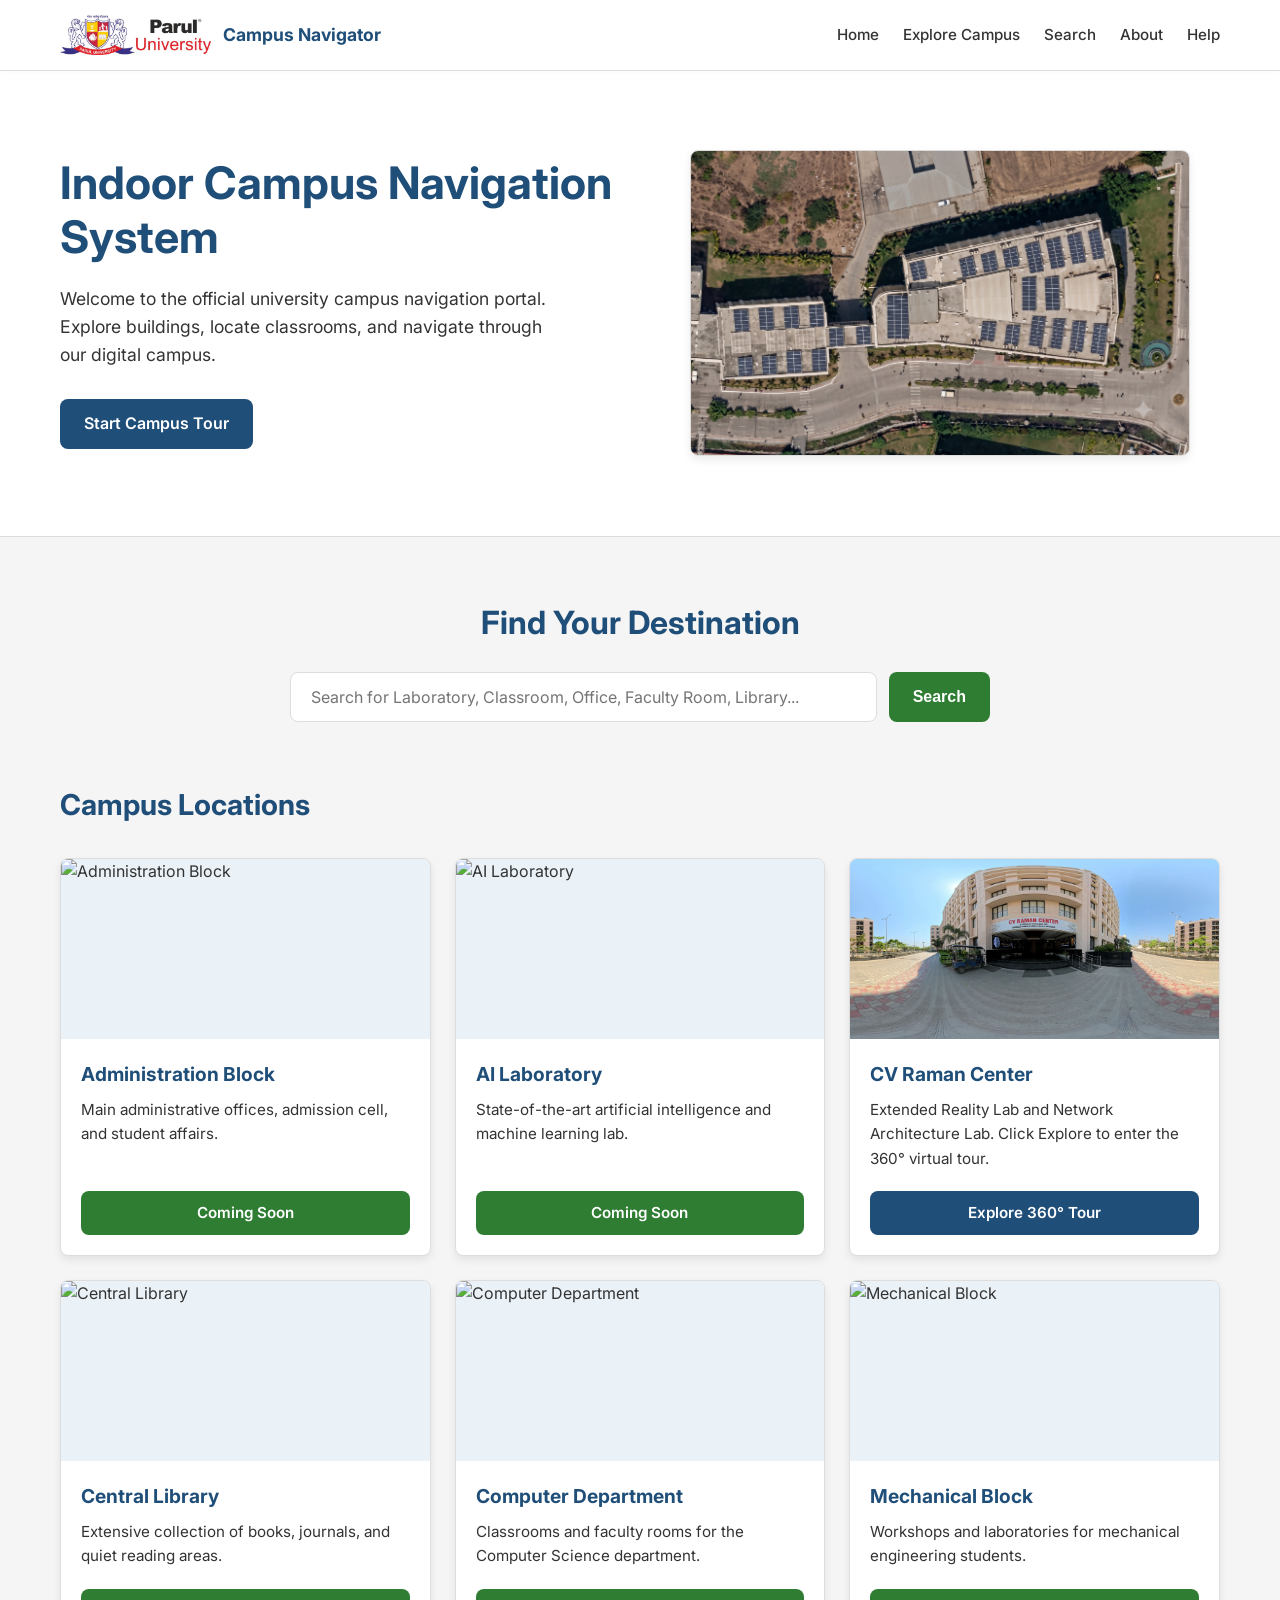
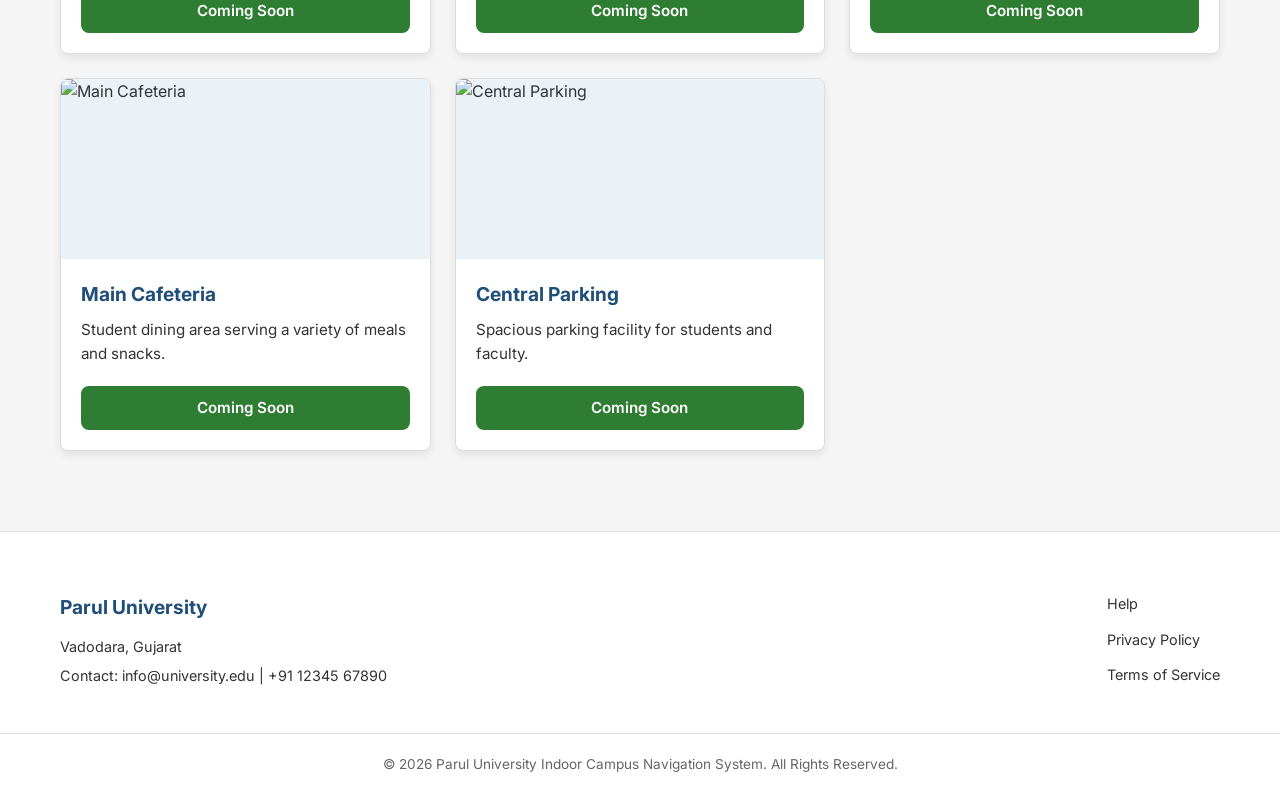
==== commit 72151c7e: "update" ====
--- a/index.html
+++ b/index.html
@@ -1,450 +1,93 @@
 <!DOCTYPE html>
 <html lang="en">
-
-
 <head>
     <meta charset="utf-8">
-    <meta name="viewport" content="width=device-width, initial-scale=1.0, maximum-scale=1.0, user-scalable=no">
-    <meta name="description"
-        content="Immersive 360° Virtual Campus Tour — Extended Reality Lab & Network Architecture Lab">
-    <title>360° Virtual Campus Tour</title>
-
-
-    <!-- Pannellum -->
-    <link rel="stylesheet" href="https://cdn.jsdelivr.net/npm/pannellum@2.5.6/build/pannellum.css" />
-    <script src="https://cdn.jsdelivr.net/npm/pannellum@2.5.6/build/pannellum.js"></script>
-
-
+    <meta name="viewport" content="width=device-width, initial-scale=1.0">
+    <title>University Indoor Campus Navigation</title>
     <!-- Google Fonts -->
     <link rel="preconnect" href="https://fonts.googleapis.com">
     <link rel="preconnect" href="https://fonts.gstatic.com" crossorigin>
-    <link
-        href="https://fonts.googleapis.com/css2?family=Inter:wght@300;400;500;600;700&family=Poppins:wght@500;600;700&display=swap"
-        rel="stylesheet">
-
-
+    <link href="https://fonts.googleapis.com/css2?family=Inter:wght@300;400;500;600;700&display=swap" rel="stylesheet">
     <link href="style.css" rel="stylesheet">
 </head>
+<body>
+    <!-- Top Navigation Bar -->
+    <header class="navbar">
+        <div class="container nav-container">
+            <div class="nav-logo">
+                <img src="assets/parul university.png" alt="University Logo" onerror="this.src='data:image/svg+xml;charset=UTF-8,%3Csvg xmlns=\'http://www.w3.org/2000/svg\' viewBox=\'0 0 100 100\'%3E%3Crect width=\'100\' height=\'100\' fill=\'%231F4E79\'/%3E%3Ctext x=\'50\' y=\'50\' fill=\'white\' font-family=\'sans-serif\' font-size=\'40\' text-anchor=\'middle\' dominant-baseline=\'middle\'%3EU%3C/text%3E%3C/svg%3E'">
+                <span class="logo-text">Campus Navigator</span>
+            </div>
+            <nav class="nav-menu">
+                <a href="#">Home</a>
+                <a href="#buildings">Explore Campus</a>
+                <a href="#search-section">Search</a>
+                <a href="#">About</a>
+                <a href="#">Help</a>
+            </nav>
+        </div>
+    </header>
 
-
-<body>
-    <!-- ========== VR CURSOR ========== -->
-    <div class="vr-cursor" id="vrCursor"></div>
-
-
-    <!-- ========== LOADING SCREEN ========== -->
-    <div id="loadingScreen" class="loading-screen">
-        <!-- Spinner & Progress State (shown initially) -->
-        <div class="loader-content" id="loaderContent">
-            <div class="loader-spinner">
-                <div class="spinner-ring"></div>
-                <div class="spinner-ring inner"></div>
-                <div class="spinner-dot"></div>
+    <!-- Hero Section -->
+    <section class="hero" id="home">
+        <div class="container hero-container">
+            <div class="hero-content">
+                <h1>Indoor Campus Navigation System</h1>
+                <p>Welcome to the official university campus navigation portal. Explore buildings, locate classrooms, and navigate through our digital campus.</p>
+                <a href="viewer.html" class="btn btn-primary">Start Campus Tour</a>
             </div>
-            <p class="loader-title">360° Indoor Campus Navigation</p>
-            <p class="loader-sub">Preparing your experience…</p>
-            <div class="loader-track">
-                <div class="loader-fill" id="loaderFill"></div>
-            </div>
-        </div>
-
-
-        <!-- Welcome Splash State (faded in when loaded) -->
-        <div class="welcome-card hidden" id="welcomeCard">
-            <div class="welcome-badge">Guided Experience</div>
-            <h1 class="welcome-heading">Welcome to the CV Raman Center</h1>
-            <p class="welcome-subheading">Immerse yourself in a 360° virtual tour of the AI & Machine Learning Lab, Extended Reality Lab, and advanced computing centers with audio narration.</p>
-            <button class="welcome-btn" id="btnEnterTour">
-                <span>Start Tour</span>
-                <svg viewBox="0 0 24 24" fill="none" stroke="currentColor" stroke-width="2.5" stroke-linecap="round" stroke-linejoin="round" width="18" height="18">
-                    <line x1="5" y1="12" x2="19" y2="12"></line>
-                    <polyline points="12 5 19 12 12 19"></polyline>
-                </svg>
-            </button>
-        </div>
-    </div>
-
-
-    <!-- ========== TOP NAVIGATION BAR ========== -->
-    <nav id="topBar" class="top-bar">
-        <!-- Left: Empty (Logo Removed) -->
-        <div class="top-left" style="display: flex; gap: 8px; position: relative;">
-            <button class="icon-btn" id="btnMenuToggle" title="Menu" aria-label="Menu">
-                <svg viewBox="0 0 24 24" fill="none" stroke="currentColor" stroke-width="2" stroke-linecap="round" stroke-linejoin="round">
-                    <line x1="3" y1="12" x2="21" y2="12"></line>
-                    <line x1="3" y1="6" x2="21" y2="6"></line>
-                    <line x1="3" y1="18" x2="21" y2="18"></line>
-                </svg>
-            </button>
-           
-
-
-        </div>
-
-
-
-
-
-
-        <!-- Right: Menu Dropdown -->
-        <div class="top-right menu-container" style="position: relative; display: flex; gap: 8px;">
-            <button class="icon-btn" id="btnAudioToggle" title="Toggle Audio" aria-label="Toggle Audio">
-                <svg id="iconAudioOn" viewBox="0 0 24 24" fill="none" stroke="currentColor" stroke-width="2" stroke-linecap="round" stroke-linejoin="round">
-                    <polygon points="11 5 6 9 2 9 2 15 6 15 11 19 11 5"></polygon>
-                    <path d="M19.07 4.93a10 10 0 0 1 0 14.14M15.54 8.46a5 5 0 0 1 0 7.07"></path>
-                </svg>
-                <svg id="iconAudioOff" viewBox="0 0 24 24" fill="none" stroke="currentColor" stroke-width="2" stroke-linecap="round" stroke-linejoin="round" style="display:none;">
-                    <polygon points="11 5 6 9 2 9 2 15 6 15 11 19 11 5"></polygon>
-                    <line x1="23" y1="9" x2="17" y2="15"></line>
-                    <line x1="17" y1="9" x2="23" y2="15"></line>
-                </svg>
-            </button>
-            <button class="icon-btn" id="btnMapOpen" title="Floor Map (M)" aria-label="Floor Map">
-                <svg viewBox="0 0 24 24" fill="none" stroke="currentColor" stroke-width="2" stroke-linecap="round" stroke-linejoin="round">
-                    <polygon points="3 6 9 3 15 6 21 3 21 18 15 21 9 18 3 21"></polygon>
-                    <line x1="9" y1="3" x2="9" y2="18"></line>
-                    <line x1="15" y1="6" x2="15" y2="21"></line>
-                </svg>
-            </button>
-
-
-    </nav>
-
-
-    <!-- ========== WELCOME ORIENTATION TOAST ========== -->
-    <div id="welcomeToast" class="welcome-toast">
-        <div class="welcome-toast-header">
-            <div class="welcome-toast-icon">
-                <svg viewBox="0 0 24 24" fill="none" stroke="currentColor" stroke-width="2" stroke-linecap="round" stroke-linejoin="round" width="18" height="18">
-                    <circle cx="12" cy="12" r="10"></circle>
-                    <line x1="12" y1="16" x2="12" y2="12"></line>
-                    <line x1="12" y1="8" x2="12.01" y2="8"></line>
-                </svg>
-            </div>
-            <span class="welcome-toast-title">👋 Welcome Guest! Are you visiting for the first time? Please read this Guide:</span>
-            <button class="welcome-toast-close" id="welcomeToastClose" aria-label="Dismiss message">&times;</button>
-        </div>
-        <div class="welcome-toast-body">
-            <div class="toast-item">
-                <span class="toast-item-emoji">🗺️</span>
-                <span>Use the <strong>Top-Right Map</strong> to see your current location on the campus.</span>
-            </div>
-            <div class="toast-item">
-                <span class="toast-item-emoji">☰</span>
-                <span>Open the <strong>Top-Left Menu ➔ Help</strong> (or press key <strong>4</strong>) to read full navigation guide details & keyboard shortcuts.</span>
-            </div>
-        </div>
-        <div class="welcome-toast-progress"></div>
-    </div>
-
-
-
-    <!-- ========== LEFT SIDEBAR MENU ========== -->
-    <div class="dropdown-menu" id="mainDropdown">
-        <button class="dropdown-item" id="btnNavGuide" title="Indoor Navigation (1)" aria-label="Indoor Navigation">
-            <svg viewBox="0 0 24 24" fill="none" stroke="currentColor" stroke-width="1.8" stroke-linecap="round" stroke-linejoin="round"><path d="M21 10c0 7-9 13-9 13s-9-6-9-13a9 9 0 0 1 18 0z"/><circle cx="12" cy="10" r="3"/></svg>
-            Navigation <span class="shortcut-key">1</span>
-        </button>
-        <button class="dropdown-item" id="btnDropdownMap" title="Floor Map (M)" aria-label="Floor Map">
-            <svg viewBox="0 0 24 24" fill="none" stroke="currentColor" stroke-width="1.8" stroke-linecap="round" stroke-linejoin="round"><polygon points="3 6 9 3 15 6 21 3 21 18 15 21 9 18 3 21"/><line x1="9" y1="3" x2="9" y2="18"/><line x1="15" y1="6" x2="15" y2="21"/></svg>
-            Floor Map <span class="shortcut-key">M</span>
-        </button>
-        <button class="dropdown-item" id="btnGrid" title="Grid View (2)" aria-label="Grid view">
-            <svg viewBox="0 0 24 24" fill="none" stroke="currentColor" stroke-width="1.8" stroke-linecap="round" stroke-linejoin="round"><rect x="3" y="3" width="7" height="7" rx="1.5"/><rect x="14" y="3" width="7" height="7" rx="1.5"/><rect x="3" y="14" width="7" height="7" rx="1.5"/><rect x="14" y="14" width="7" height="7" rx="1.5"/></svg>
-            Grid View <span class="shortcut-key">2</span>
-        </button>
-        <button class="dropdown-item" id="btnFullscreen" title="Fullscreen (3)" aria-label="Fullscreen">
-            <svg viewBox="0 0 24 24" fill="none" stroke="currentColor" stroke-width="1.8" stroke-linecap="round" stroke-linejoin="round"><path d="M8 3H5a2 2 0 0 0-2 2v3m18 0V5a2 2 0 0 0-2-2h-3m0 18h3a2 2 0 0 0 2-2v-3M3 16v3a2 2 0 0 0 2 2h3"/></svg>
-            Fullscreen <span class="shortcut-key">3</span>
-        </button>
-        <button class="dropdown-item" id="btnHelp" title="Help (4)" aria-label="Help">
-            <svg viewBox="0 0 24 24" fill="none" stroke="currentColor" stroke-width="1.8" stroke-linecap="round" stroke-linejoin="round"><circle cx="12" cy="12" r="10"/><path d="M9.09 9a3 3 0 0 1 5.83 1c0 2-3 3-3 3"/><line x1="12" y1="17" x2="12.01" y2="17"/></svg>
-            Help <span class="shortcut-key">4</span>
-        </button>
-        <button class="dropdown-item" id="btnToggleArrows" title="Toggle Arrows (5)" aria-label="Toggle Arrows">
-            <svg viewBox="0 0 24 24" fill="none" stroke="currentColor" stroke-width="1.8" stroke-linecap="round" stroke-linejoin="round"><path d="M17.94 17.94A10.07 10.07 0 0 1 12 20c-7 0-11-8-11-8a18.45 18.45 0 0 1 5.06-5.94M9.9 4.24A9.12 9.12 0 0 1 12 4c7 0 11 8 11 8a18.5 18.5 0 0 1-2.16 3.19m-6.72-1.07a3 3 0 1 1-4.24-4.24"/><line x1="1" y1="1" x2="23" y2="23"/></svg>
-            <span id="txtToggleArrows">Hide Arrows</span> <span class="shortcut-key">5</span>
-        </button>
-    </div>
-
-
-    <!-- ========== PANORAMA VIEWER ========== -->
-    <div id="panorama"></div>
-
-
-    <!-- ========== INDOOR NAVIGATION PANEL ========== -->
-    <div class="nav-guide-panel" id="navGuidePanel">
-        <div class="nav-guide-header">
-            <svg viewBox="0 0 24 24" fill="none" stroke="currentColor" stroke-width="1.8" stroke-linecap="round"
-                stroke-linejoin="round" class="nav-guide-icon">
-                <path d="M21 10c0 7-9 13-9 13s-9-6-9-13a9 9 0 0 1 18 0z" />
-                <circle cx="12" cy="10" r="3" />
-            </svg>
-            <span class="nav-guide-title">Navigate To</span>
-            <button class="nav-guide-close" id="navGuideClose" aria-label="Close navigator">&times;</button>
-        </div>
-        <div class="nav-guide-body">
-            <div class="nav-guide-select-group">
-                <label for="floorSelect" class="nav-guide-label">Floor</label>
-                <select id="floorSelect" class="nav-guide-select">
-                    <option value="">Select Floor</option>
-                </select>
-            </div>
-            <div class="nav-guide-select-group">
-                <label for="labSelect" class="nav-guide-label">Destination</label>
-                <select id="labSelect" class="nav-guide-select" disabled>
-                    <option value="">Select Destination</option>
-                </select>
-            </div>
-            <div class="nav-guide-coming-soon" id="navComingSoon" style="display:none;">
-                <svg viewBox="0 0 24 24" fill="none" stroke="currentColor" stroke-width="1.5" width="28" height="28">
-                    <circle cx="12" cy="12" r="10" />
-                    <path d="M12 6v6l4 2" />
-                </svg>
-                <span class="coming-soon-text">Coming Soon</span>
-                <span class="coming-soon-sub">360° images for this floor are being captured. Navigation will be
-                    available once uploaded.</span>
-            </div>
-            <div class="nav-guide-actions">
-                <button class="nav-guide-btn nav-guide-go" id="navGuideGo" disabled>
-                    <svg viewBox="0 0 24 24" fill="none" stroke="currentColor" stroke-width="2.5" width="16"
-                        height="16">
-                        <path d="M5 12h14M12 5l7 7-7 7" />
-                    </svg>
-                    Show Path
-                </button>
-                <button class="nav-guide-btn nav-guide-clear" id="navGuideClear" style="display:none;">
-                    <svg viewBox="0 0 24 24" fill="none" stroke="currentColor" stroke-width="2" width="14" height="14">
-                        <line x1="18" y1="6" x2="6" y2="18" />
-                        <line x1="6" y1="6" x2="18" y2="18" />
-                    </svg>
-                    Clear
-                </button>
-            </div>
-        </div>
-    </div>
-
-
-
-
-    <!-- Direction guidance banner -->
-    <div class="direction-banner" id="directionBanner">
-        <div class="direction-banner-inner">
-            <div class="direction-step-indicator">
-                <span class="direction-step-num" id="dirStepNum">1</span>
-                <span class="direction-step-total" id="dirStepTotal">/ 3</span>
-            </div>
-            <div class="direction-text-wrap">
-                <span class="direction-instruction" id="dirInstruction">Go straight ahead</span>
-                <span class="direction-destination" id="dirDestination">→ L-107 XR Lab</span>
-            </div>
-            <div class="direction-nav-btns">
-                <button class="direction-nav-btn" id="dirPrev" aria-label="Previous step">
-                    <svg viewBox="0 0 24 24" fill="none" stroke="currentColor" stroke-width="2.5" width="16"
-                        height="16">
-                        <path d="M15 18l-6-6 6-6" />
-                    </svg>
-                </button>
-                <button class="direction-nav-btn" id="dirNext" aria-label="Next step">
-                    <svg viewBox="0 0 24 24" fill="none" stroke="currentColor" stroke-width="2.5" width="16"
-                        height="16">
-                        <path d="M9 18l6-6-6-6" />
-                    </svg>
-                </button>
-            </div>
-        </div>
-    </div>
-
-
-    <!-- ========== BOTTOM-LEFT INFO BOX ========== -->
-    <div class="info-box" id="infoBox">
-        <span class="info-box-text" id="infoBoxText">Loading…</span>
-    </div>
-
-
-    <!-- ========== GRID VIEW — RIGHT PANEL ========== -->
-    <div class="panel-overlay" id="gridOverlay">
-        <div class="panel-right scenes-panel" id="gridPanel">
-            <button class="panel-close" id="gridClose" aria-label="Close">&times;</button>
-            <div class="panel-header">
-                <svg viewBox="0 0 24 24" fill="none" stroke="currentColor" stroke-width="1.8"
-                    style="width:20px;height:20px;flex-shrink:0;">
-                    <rect x="3" y="3" width="7" height="7" rx="1.5" />
-                    <rect x="14" y="3" width="7" height="7" rx="1.5" />
-                    <rect x="3" y="14" width="7" height="7" rx="1.5" />
-                    <rect x="14" y="14" width="7" height="7" rx="1.5" />
-                </svg>
-                <h3>All Scenes</h3>
-            </div>
-            <div class="grid-body" id="gridBody"></div>
-        </div>
-    </div>
-
-
-    <!-- ========== INFO POPUP (for hotspot details — stays centered) ========== -->
-    <div id="infoPopup" class="modal-overlay info-popup-overlay">
-        <div class="info-popup">
-            <button class="panel-close" id="popupClose" aria-label="Close">&times;</button>
-            <div class="popup-img-wrap" id="popupImgWrap">
-                <img id="infoImage" src="" alt="">
-            </div>
-            <div class="popup-body">
-                <h2 id="infoTitle"></h2>
-                <div id="infoDescription"></div>
-            </div>
-        </div>
-    </div>
-
-
-    <!-- ========== HELP — RIGHT PANEL ========== -->
-    <div class="panel-overlay" id="helpOverlay">
-        <div class="panel-right help-panel" id="helpPanel">
-            <button class="panel-close" id="helpClose" aria-label="Close">&times;</button>
-            <div class="panel-header">
-                <svg viewBox="0 0 24 24" fill="none" stroke="currentColor" stroke-width="1.8"
-                    style="width:22px;height:22px;flex-shrink:0;opacity:.7;">
-                    <circle cx="12" cy="12" r="10" />
-                    <path d="M9.09 9a3 3 0 0 1 5.83 1c0 2-3 3-3 3" />
-                    <line x1="12" y1="17" x2="12.01" y2="17" />
-                </svg>
-                <h3>How to Navigate</h3>
-            </div>
-            <div class="help-list">
-                <div class="help-row">
-                    <span class="help-label">🖱️ Click &amp; Drag</span>
-                    <span class="help-value">Look around the panorama</span>
-                </div>
-                <div class="help-row">
-                    <span class="help-label">🔍 Scroll / Pinch</span>
-                    <span class="help-value">Zoom in and out</span>
-                </div>
-                <div class="help-row">
-                    <span class="help-label">➡️ Arrow Hotspots</span>
-                    <span class="help-value">Navigate between scenes</span>
-                </div>
-                <div class="help-row">
-                    <span class="help-label">ℹ️ Info Icons</span>
-                    <span class="help-value">View scene details</span>
-                </div>
-            </div>
-            <h4 class="help-sub">Keyboard Shortcuts</h4>
-            <div class="shortcut-grid">
-                <div class="sc"><kbd>N</kbd> Navigate</div>
-                <div class="sc"><kbd>M</kbd> Floor Map</div>
-                <div class="sc"><kbd>G</kbd> Grid View</div>
-                <div class="sc"><kbd>H</kbd> Help</div>
-                <div class="sc"><kbd>F</kbd> Fullscreen</div>
-                <div class="sc"><kbd>Esc</kbd> Close</div>
-            </div>
-        </div>
-    </div>
-
-
-    <!-- ========== FLOOR MAP OVERLAY ========== -->
-    <div id="mapOverlay" class="modal-overlay map-overlay">
-        <div class="map-container-card animate-scale-up">
-            <button class="panel-close" id="mapClose" aria-label="Close">&times;</button>
-            <div class="map-header">
-                <svg viewBox="0 0 24 24" fill="none" stroke="currentColor" stroke-width="2.2" stroke-linecap="round" stroke-linejoin="round" class="map-header-icon">
-                    <polygon points="3 6 9 3 15 6 21 3 21 18 15 21 9 18 3 21"></polygon>
-                    <line x1="9" y1="3" x2="9" y2="18"></line>
-                    <line x1="15" y1="6" x2="15" y2="21"></line>
-                </svg>
-                <h3>Ground Floor Navigation Map</h3>
-                <button class="map-edit-btn" id="btnMapEditToggle" title="Edit Coordinates">⚙️ Edit Coordinates</button>
-            </div>
-            <div class="map-body">
-                <div class="map-visual-section">
-                    <div class="map-wrapper" id="mapWrapper">
-                        <img src="assets/map_top_view.jpeg" alt="Ground Floor Map" class="map-image">
-                        <!-- Interactive pins will be dynamically generated by JS -->
-                    </div>
-                   
-                    <!-- Label Edit Popup -->
-                    <div id="labelPropsPopup" class="label-props-popup">
-                        <h5>Edit Label Properties</h5>
-                        <div class="lp-group">
-                            <label for="lpText">Text</label>
-                            <input type="text" id="lpText">
-                        </div>
-                        <div class="lp-group">
-                            <label for="lpSize">Size (px)</label>
-                            <input type="number" id="lpSize" value="13">
-                        </div>
-                        <div class="lp-group">
-                            <label for="lpRotation">Rotation (deg)</label>
-                            <input type="number" id="lpRotation" value="0">
-                        </div>
-                        <div class="lp-actions">
-                            <button id="btnLpCancel" class="lp-btn-cancel">Cancel</button>
-                            <button id="btnLpSave" class="lp-btn-save">Save</button>
-                        </div>
-                    </div>
-                </div>
-                <div class="map-edit-section" id="mapEditSection">
-                    <h4>Coordinate Editor</h4>
-                   
-                    <button class="map-edit-copy-btn" id="btnMapEditEnlarge" style="background:#2b6cb0; margin-bottom:16px;">
-                        <svg viewBox="0 0 24 24" fill="none" stroke="currentColor" stroke-width="2" stroke-linecap="round" stroke-linejoin="round" width="16" height="16">
-                            <circle cx="11" cy="11" r="8"></circle>
-                            <line x1="21" y1="21" x2="16.65" y2="16.65"></line>
-                            <line x1="11" y1="8" x2="11" y2="14"></line>
-                            <line x1="8" y1="11" x2="14" y2="11"></line>
-                        </svg>
-                        Toggle Enlarge Map
-                    </button>
-
-
-                    <div class="map-edit-group">
-                        <label for="mapEditSceneSelect">Select Scene:</label>
-                        <select id="mapEditSceneSelect" class="map-edit-select">
-                            <!-- Options dynamically populated by JS -->
-                        </select>
-                    </div>
-                    <div class="map-edit-group">
-                        <div style="display:flex; justify-content:space-between; align-items:center;">
-                            <label for="mapEditJsonText">Coordinates JSON:</label>
-                            <span id="mapEditStatus" style="font-size:0.7rem; font-weight:600; color:#718096;"></span>
-                        </div>
-                        <textarea id="mapEditJsonText" class="map-edit-textarea"></textarea>
-                    </div>
-                    <button class="map-edit-copy-btn" id="btnMapAddLabel" style="background:#4A5568; margin-bottom:12px;">
-                        <svg viewBox="0 0 24 24" fill="none" stroke="currentColor" stroke-width="2" stroke-linecap="round" stroke-linejoin="round" width="16" height="16">
-                            <path d="M12 5v14M5 12h14"/>
-                        </svg>
-                        Add Text Label
-                    </button>
-                    <button class="map-edit-copy-btn" id="btnMapEditCopy">
-                        <svg viewBox="0 0 24 24" fill="none" stroke="currentColor" stroke-width="2" stroke-linecap="round" stroke-linejoin="round" width="16" height="16">
-                            <rect x="9" y="9" width="13" height="13" rx="2" ry="2"></rect>
-                            <path d="M5 15H4a2 2 0 0 1-2-2V4a2 2 0 0 1 2-2h9a2 2 0 0 1 2 2v1"></path>
-                        </svg>
-                        Copy Coordinates JSON
-                    </button>
-                    <p class="map-edit-help">💡 <strong>Tip:</strong> Drag any pin to reposition it, or select a scene from the dropdown and click anywhere on the map to place it. The JSON updates in real-time!</p>
-                </div>
-            </div>
-            <div class="map-footer">
-                <div class="map-legend">
-                    <div class="legend-item">
-                        <span class="legend-dot current-pos"></span>
-                        <span>Current Location</span>
-                    </div>
-                    <div class="legend-item">
-                        <span class="legend-dot normal-pos"></span>
-                        <span>Lab / Destination Pin</span>
-                    </div>
+            <div class="hero-image">
+                <div class="map-preview">
+                    <!-- We use the existing map image or a placeholder -->
+                    <img src="assets/ground_floor_map.jpg" alt="Campus Map Preview" onerror="this.src='data:image/svg+xml;charset=UTF-8,%3Csvg xmlns=\'http://www.w3.org/2000/svg\' viewBox=\'0 0 600 400\'%3E%3Crect width=\'600\' height=\'400\' fill=\'%23F5F5F5\'/%3E%3Ctext x=\'300\' y=\'200\' fill=\'%23888\' font-family=\'sans-serif\' font-size=\'20\' text-anchor=\'middle\'%3ECampus Map Preview%3C/text%3E%3C/svg%3E'">
                 </div>
             </div>
         </div>
-    </div>
+    </section>
 
+    <!-- Search Section -->
+    <section class="search-section" id="search-section">
+        <div class="container search-container">
+            <h2>Find Your Destination</h2>
+            <div class="search-box-wrapper">
+                <input type="text" id="searchInput" placeholder="Search for Laboratory, Classroom, Office, Faculty Room, Library...">
+                <button class="btn btn-secondary">Search</button>
+            </div>
+        </div>
+    </section>
 
-    <script src="script.js?v=1.0.7"></script>
+    <!-- Building List -->
+    <section class="buildings-section" id="buildings">
+        <div class="container">
+            <h2>Campus Locations</h2>
+            <div class="buildings-grid" id="buildingsGrid">
+                <!-- Populated by JS -->
+            </div>
+            <div id="noResults" class="no-results" style="display: none;">
+                No locations found matching your search.
+            </div>
+        </div>
+    </section>
+
+    <!-- Footer -->
+    <footer class="footer">
+        <div class="container footer-container">
+            <div class="footer-info">
+                <h3>Parul University</h3>
+                <p>Vadodara, Gujarat</p>
+                <p>Contact: info@university.edu | +91 12345 67890</p>
+            </div>
+            <div class="footer-links">
+                <a href="#">Help</a>
+                <a href="#">Privacy Policy</a>
+                <a href="#">Terms of Service</a>
+            </div>
+        </div>
+        <div class="footer-bottom">
+            <p>&copy; 2026 Parul University Indoor Campus Navigation System. All Rights Reserved.</p>
+        </div>
+    </footer>
+
+    <script src="app.js"></script>
 </body>
-
-
 </html>
-
-
-
--- a/style.css
+++ b/style.css
@@ -1,3056 +1,386 @@
 /* ============================================================
-   360° VIRTUAL TOUR — INSTITUTIONAL PROFESSIONAL THEME
-   Parul University Branding
+   UNIVERSITY INDOOR CAMPUS NAVIGATION - HOMEPAGE THEME
    ============================================================ */
 
-
-/* ── Design Tokens ── */
 :root {
-  --bar-bg: rgba(30, 42, 120, 0.95);
-  --card-bg: #FFFFFF;
-  --border: rgba(30, 42, 120, 0.12);
-  --border-hover: rgba(30, 42, 120, 0.25);
-  --text: #1A1A1A;
-  --text-light: #FFFFFF;
-  --text-dim: #4A5568;
-  --text-muted: #8896A6;
-  --accent: #1E2A78;
-  --accent-red: #D32F2F;
-  --accent-gold: #F4B400;
-  --accent-dim: rgba(23, 29, 85, 0.579);
-  --danger: #D32F2F;
-  --radius: 10px;
-  --blur: 20px;
-  --ease: cubic-bezier(.4, 0, .2, 1);
-  --topbar-h: 80px;
-
-
-  /* Arrow Colors */
-  --arrow-color: #ffffff;
-  --arrow-stroke: rgba(0, 0, 0, 0.4);
-}
-
-
-/* ── Reset ── */
-*,
-*::before,
-*::after {
-  box-sizing: border-box;
-  margin: 0;
-  padding: 0;
-  -webkit-tap-highlight-color: transparent;
-}
-
-
-html,
+    --primary: #1F4E79;
+    --secondary: #F5F5F5;
+    --accent: #2E7D32;
+    --bg: #FFFFFF;
+    --text: #333333;
+    --border: #DDDDDD;
+    --hover: #EAF2F8;
+    --shadow: 0 4px 8px rgba(0, 0, 0, 0.08);
+    --shadow-hover: 0 8px 16px rgba(0, 0, 0, 0.12);
+    --radius: 8px;
+    --font: 'Inter', system-ui, -apple-system, sans-serif;
+}
+
+* {
+    margin: 0;
+    padding: 0;
+    box-sizing: border-box;
+}
+
+html {
+    scroll-behavior: smooth;
+    scroll-padding-top: 70px;
+}
+
 body {
-  height: 100%;
-  overflow: hidden;
-}
-
-
-body {
-  font-family: 'Inter', system-ui, -apple-system, sans-serif;
-  background: #0D1117;
-  color: var(--text);
-  cursor: none !important;
-}
-
-
-/* Hide default cursor on ALL elements globally to ensure custom VR cursor is the only one visible */
-* {
-  cursor: none !important;
-}
-
-
-/* ========== CUSTOM VR CURSOR ========== */
-.vr-cursor {
-  position: fixed;
-  top: 0;
-  left: 0;
-  width: 12px;
-  height: 12px;
-  background: #FFFFFF;
-  border-radius: 50%;
-  pointer-events: none;
-  /* Important so it doesn't block clicks */
-  z-index: 99999999;
-  transform: translate(-50%, -50%);
-  transition: width 0.25s var(--ease), height 0.25s var(--ease), background 0.25s var(--ease), border 0.25s var(--ease);
-  box-shadow: 0 0 10px rgba(255, 255, 255, 0.6);
-  mix-blend-mode: difference;
-}
-
-
-/* When hovering over clickable items, keep the dot but intensify its glow */
-.vr-cursor.magnetic {
-  width: 12px;
-  height: 12px;
-  background: #F4B400;
-  /* Parul Gold */
-  border: none;
-  box-shadow: 0 0 18px 4px rgba(244, 180, 0, 0.9);
-  mix-blend-mode: normal;
-}
-
-
-/* When clicking/dragging in the panorama */
-.vr-cursor.dragging {
-  width: 8px;
-  height: 8px;
-  background: #F4B400;
-  box-shadow: 0 0 15px rgba(244, 180, 0, 1);
-}
-
-
-
-
-/* ==========================================================
-   LOADING SCREEN
-   ========================================================== */
-.loading-screen {
-  position: fixed;
-  inset: 0;
-  z-index: 900000;
-  background: #212e48;
-  display: flex;
-  align-items: center;
-  justify-content: center;
-  transition: opacity .5s var(--ease), visibility .5s;
-}
-
-
-.loading-screen.done {
-  opacity: 0;
-  visibility: hidden;
-  pointer-events: none;
-}
-
-
-.loader-content {
-  text-align: center;
-  display: flex;
-  flex-direction: column;
-  align-items: center;
-  gap: 18px;
-}
-
-
-/* Spinner */
-.loader-spinner {
-  width: 80px;
-  height: 80px;
-  position: relative;
-}
-
-
-.spinner-ring {
-  position: absolute;
-  inset: 0;
-  border-radius: 50%;
-  border: 2.5px solid transparent;
-  border-top-color: #FFFFFF;
-  border-right-color: #FFFFFF;
-  animation: lspin 1.6s linear infinite;
-}
-
-
-.spinner-ring.inner {
-  inset: 14px;
-  border-top-color: transparent;
-  border-right-color: transparent;
-  border-bottom-color: rgba(255, 255, 255, .25);
-  border-left-color: rgba(255, 255, 255, .25);
-  animation-direction: reverse;
-  animation-duration: 1.1s;
-}
-
-
-.spinner-dot {
-  position: absolute;
-  inset: 30px;
-  border-radius: 50%;
-  background: #F4B400;
-  opacity: .35;
-  animation: ldot 1.6s ease-in-out infinite alternate;
-}
-
-
-@keyframes lspin {
-  to {
-    transform: rotate(360deg);
-  }
-}
-
-
-@keyframes ldot {
-  from {
-    transform: scale(.7);
-    opacity: .2;
-  }
-
-
-  to {
-    transform: scale(1);
-    opacity: .45;
-  }
-}
-
-
-.loader-title {
-  font-family: 'Poppins', sans-serif;
-  font-size: 1.6rem;
-  font-weight: 600;
-  letter-spacing: -.02em;
-  color: #FFFFFF;
-}
-
-
-.loader-sub {
-  font-size: .85rem;
-  color: rgba(255, 255, 255, 0.7);
-}
-
-
-.loader-track {
-  width: 200px;
-  height: 3px;
-  background: rgba(255, 255, 255, 0.2);
-  border-radius: 3px;
-  overflow: hidden;
-}
-
-
-.loader-fill {
-  height: 100%;
-  width: 0%;
-  background: #F4B400;
-  border-radius: 3px;
-  transition: width .15s;
-}
-
-
-
-
-/* ==========================================================
-   TOP BAR
-   ========================================================== */
-.top-bar {
-  position: fixed;
-  top: 20px;
-  left: 20px;
-  right: 20px;
-  height: 70px;
-  z-index: 10000;
-  display: flex;
-  align-items: center;
-  justify-content: space-between;
-  padding: 0;
-  background: transparent;
-  pointer-events: none;
-  /* Let clicks pass through empty space */
-  transform: translateY(-120%);
-  transition: transform .45s var(--ease);
-}
-
-
-.top-bar.show {
-  transform: translateY(0);
-}
-
-
-/* Left */
-.top-left {
-  display: flex;
-  align-items: center;
-  gap: 9px;
-  flex-shrink: 0;
-  margin-right: 30px;
-  pointer-events: auto;
-  /* Re-enable clicks for logo */
-}
-
-
-.pu-tour-logo {
-  height: 38px;
-  width: auto;
-  object-fit: contain;
-  transition: transform 0.3s ease;
-  border-radius: 5px;
-  filter: drop-shadow(0 4px 6px rgba(0, 0, 0, 0.3));
-}
-
-
-.logo-link {
-  display: flex;
-  align-items: center;
-  text-decoration: none;
-}
-
-
-.logo {
-  text-decoration: none;
-  transition: all 0.3s ease;
-  margin-left: 10px;
-}
-
-
-.logo:hover {
-  transform: scale(1.2);
-}
-
-
-
-
-
-
-/* Right */
-.top-right {
-  display: flex;
-  gap: 6px;
-  flex-shrink: 0;
-  pointer-events: auto;
-  /* Re-enable clicks for menu */
-}
-
-
-.icon-btn {
-  width: 40px;
-  height: 40px;
-  border: 1px solid rgba(0, 0, 0, 0.08);
-  background: #ffffff;
-  color: #333333;
-  border-radius: 12px;
-  cursor: pointer;
-  display: flex;
-  align-items: center;
-  justify-content: center;
-  transition: all 0.25s var(--ease);
-  box-shadow: 0 4px 12px rgba(0, 0, 0, 0.08);
-}
-
-
-.icon-btn svg {
-  width: 20px;
-  height: 20px;
-}
-
-
-.icon-btn:hover {
-  background: #f8f9fa;
-  border-color: rgba(0, 0, 0, 0.15);
-  box-shadow: 0 6px 16px rgba(0, 0, 0, 0.12);
-  transform: translateY(-1px);
-}
-
-
-.icon-btn:active {
-  transform: scale(.94);
-}
-
-
-/* ========== DROPDOWN MENU ========== */
-.dropdown-menu {
-  position: fixed;
-  top: 0;
-  left: 0;
-  bottom: 0;
-  width: 280px;
-  background: #ffffff;
-  border-right: 1px solid rgba(0, 0, 0, 0.08);
-  border-radius: 0 16px 16px 0;
-  padding: 80px 0 20px 0;
-  display: flex;
-  flex-direction: column;
-  gap: 2px;
-  opacity: 0;
-  visibility: hidden;
-  transform: translateX(-100%);
-  transition: all 0.3s cubic-bezier(0.16, 1, 0.3, 1);
-  z-index: 1000;
-  box-shadow: 4px 0 24px rgba(0, 0, 0, 0.1);
-}
-
-
-.dropdown-menu.show {
-  opacity: 1;
-  visibility: visible;
-  transform: translateX(0);
-}
-
-
-.dropdown-item {
-  background: #ffffff;
-  border: 1px solid rgba(0, 0, 0, 0.06);
-  border-radius: 12px;
-  color: #444444;
-  padding: 14px 16px;
-  margin: 6px 16px;
-  width: calc(100% - 32px);
-  display: flex;
-  align-items: center;
-  gap: 12px;
-  font-size: 0.9rem;
-  font-weight: 500;
-  font-family: 'Inter', sans-serif;
-  text-align: left;
-  transition: all 0.3s cubic-bezier(0.16, 1, 0.3, 1);
-  cursor: pointer;
-  box-shadow: 0 4px 12px rgba(0, 0, 0, 0.03);
-}
-
-
-.dropdown-item svg {
-  width: 18px;
-  height: 18px;
-  flex-shrink: 0;
-  color: #666666;
-  transition: color 0.2s;
-}
-
-
-.dropdown-item:hover {
-  background: #ffffff;
-  color: #111111;
-  transform: translateY(-2px);
-  box-shadow: 0 8px 24px rgba(0, 0, 0, 0.1);
-  border-color: rgba(0, 0, 0, 0.15);
-}
-
-
-.dropdown-item:hover svg {
-  color: #F4B400;
-  /* Parul Gold on hover */
-}
-
-
-.shortcut-key {
-  margin-left: auto;
-  font-size: 0.65rem;
-  background: #eeeeee;
-  border: 1px solid #e0e0e0;
-  padding: 2px 6px;
-  border-radius: 6px;
-  color: #777777;
-  font-family: monospace;
-  font-weight: bold;
-  box-shadow: inset 0 -1px 0 rgba(0, 0, 0, 0.05);
-}
-
-
-
-
-/* ==========================================================
-   PANORAMA (full viewport)
-   ========================================================== */
-#panorama {
-  position: fixed;
-  inset: 0;
-  background: #0D1117;
-  touch-action: none;
-  /* Prevent accidental page scrolling while interacting */
-}
-
-
-
-
-/* ==========================================================
-   BOTTOM-LEFT INFO BOX
-   ========================================================== */
-.info-box {
-  position: fixed;
-  bottom: 24px;
-  left: 20px;
-  z-index: 9999;
-  padding: 12px 24px;
-  background: linear-gradient(135deg, rgba(30, 30, 30, 0.4) 0%, rgba(10, 10, 10, 0.6) 100%);
-  backdrop-filter: blur(32px) saturate(150%);
-  -webkit-backdrop-filter: blur(32px) saturate(150%);
-  border-top: 1px solid rgba(255, 255, 255, 0.25);
-  border-left: 1px solid rgba(255, 255, 255, 0.2);
-  border-right: 1px solid rgba(255, 255, 255, 0.05);
-  border-bottom: 1px solid rgba(255, 255, 255, 0.05);
-  border-radius: 24px;
-  box-shadow: 0 12px 40px rgba(0, 0, 0, 0.5), inset 0 2px 4px rgba(255, 255, 255, 0.1);
-  opacity: 0;
-  transform: translateY(20px);
-  transition: opacity .4s var(--ease), transform .4s var(--ease);
-  max-width: 360px;
-}
-
-
-.info-box.show {
-  opacity: 1;
-  transform: translateY(0);
-}
-
-
-.info-box-text {
-  font-size: .85rem;
-  font-weight: 600;
-  color: #ffffff;
-  text-shadow: 0 2px 4px rgba(0, 0, 0, 0.6);
-  line-height: 1.35;
-}
-
-
-
-
-/* ==========================================================
-   PANNELLUM OVERRIDES
-   ========================================================== */
-/* Custom scene loader spinner */
-.pnlm-load-box {
-  background-color: transparent !important;
-  border: none !important;
-  box-shadow: none !important;
-  width: 44px;
-  height: 44px;
-  border-radius: 50%;
-  position: absolute;
-  top: 50%;
-  left: 50%;
-  margin: -22px 0 0 -22px;
-  padding: 0 !important;
-  animation: lspin 1s linear infinite;
-  opacity: 0;
-  animation: lspin 1s linear infinite, pfadeIn .1s .3s forwards;
-}
-
-
-.pnlm-load-box::before {
-  content: "";
-  box-sizing: border-box;
-  position: absolute;
-  inset: 0;
-  border-radius: 50%;
-  border: 3px solid rgba(255, 255, 255, .15);
-  border-top-color: #F4B400;
-  animation: lspin .75s linear infinite;
-}
-
-
-@keyframes pfadeIn {
-  to {
-    opacity: 1;
-  }
-}
-
-
-.pnlm-lbar,
-.pnlm-lbox,
-.pnlm-load-box p {
-  display: none !important;
-}
-
-
-/* Hide default pannellum UI (we have our own) */
-.pnlm-title-box {
-  display: none !important;
-}
-
-
-.pnlm-panorama-info {
-  display: none !important;
-}
-
-
-.pnlm-about-msg {
-  display: none !important;
-}
-
-
-.pnlm-fullscreen-toggle-button {
-  display: none !important;
-}
-
-
-.pnlm-zoom-controls {
-  display: none !important;
-}
-
-
-/* Z-index stacking */
-.pnlm-controls-container,
-.pnlm-ui,
-.pnlm-zoom-controls,
-.pnlm-orient-controls {
-  z-index: 99999 !important;
-}
-
-
-.pnlm-hotspot-base,
-.pnlm-hotspot {
-  z-index: 100001 !important;
-  pointer-events: auto !important;
-}
-
-
-
-
-/* ==========================================================
-   NAVIGATION ARROWS / HOTSPOT CONTENT
-   ========================================================== */
-.nav-btn {
-  width: 80px;
-  height: 80px;
-  cursor: pointer;
-  z-index: 1;
-  background: transparent;
-  border: none;
-  padding: 0;
-}
-
-
-body.hide-arrows .nav-btn {
-  display: none !important;
-}
-
-
-.hotspot-content {
-  width: 100%;
-  height: 100%;
-  border-radius: 50%;
-  background: transparent;
-  border: none;
-  display: flex;
-  align-items: center;
-  justify-content: center;
-  transition: all .3s var(--ease);
-  box-shadow: none;
-}
-
-
-.nav-btn:hover .hotspot-content {
-  transform: scale(1.25);
-  background: transparent;
-  animation: none;
-}
-
-
-.arrow-img {
-  width: 160px;
-  height: 80px;
-  flex-shrink: 0;
-  filter: drop-shadow(0 2px 5px rgba(0, 0, 0, 0.8));
-  transition: filter 0.3s var(--ease), width 0.3s var(--ease), height 0.3s var(--ease);
-}
-
-
-.nav-btn:hover .arrow-img {
-  filter: drop-shadow(0 4px 10px rgba(244, 180, 0, 0.8));
-}
-
-
-.animate-bounce-left .arrow-img {
-  transform: perspective(400px) rotateX(65deg) rotate(180deg);
-}
-
-
-.animate-bounce-right .arrow-img {
-  transform: perspective(400px) rotateX(65deg) rotate(0deg);
-}
-
-
-.animate-bounce-up .arrow-img {
-  transform: perspective(400px) rotateX(65deg) rotate(-90deg);
-}
-
-
-.animate-bounce-down .arrow-img {
-  transform: perspective(400px) rotateX(65deg) rotate(90deg);
-}
-
-
-/* Live Flow Animation for Chevrons */
-@keyframes liveFlow {
-  0% {
-    opacity: 0.15;
-    filter: drop-shadow(0 0 0px rgba(255, 255, 255, 0));
-  }
-
-
-  30% {
-    opacity: 1;
-    filter: drop-shadow(0 0 10px rgba(255, 196, 0, 0.855));
-  }
-
-
-  100% {
-    opacity: 0.15;
-    filter: drop-shadow(0 0 0px rgba(255, 255, 255, 0));
-  }
-}
-
-
-.chev-1 {
-  animation: liveFlow 1.5s infinite;
-  animation-delay: 0s;
-}
-
-
-.chev-2 {
-  animation: liveFlow 1.5s infinite;
-  animation-delay: 0.15s;
-}
-
-
-.chev-3 {
-  animation: liveFlow 1.5s infinite;
-  animation-delay: 0.3s;
-}
-
-
-
-
-/* Disable the old bounce animations so it looks planted on the floor */
-.animate-bounce-up .hotspot-content,
-.animate-bounce-down .hotspot-content,
-.animate-bounce-right .hotspot-content,
-.animate-bounce-left .hotspot-content {
-  animation: none;
-}
-
-
-/* ── 45° Diagonal arrows (Google Street View style) ── */
-.animate-bounce-upper-left .arrow-img {
-  transform: perspective(400px) rotateX(65deg) rotate(-135deg);
-}
-
-
-.animate-bounce-upper-right .arrow-img {
-  transform: perspective(400px) rotateX(65deg) rotate(-45deg);
-}
-
-
-@keyframes bUpperLeft {
-
-
-  0%,
-  20%,
-  50%,
-  80%,
-  100% {
-    transform: translate(0, 0);
-  }
-
-
-  40% {
-    transform: translate(-10px, -10px);
-  }
-
-
-  60% {
-    transform: translate(-5px, -5px);
-  }
-}
-
-
-@keyframes bUpperRight {
-
-
-  0%,
-  20%,
-  50%,
-  80%,
-  100% {
-    transform: translate(0, 0);
-  }
-
-
-  40% {
-    transform: translate(10px, -10px);
-  }
-
-
-  60% {
-    transform: translate(5px, -5px);
-  }
-}
-
-
-.animate-bounce-upper-left .hotspot-content {
-  animation: bUpperLeft 2.2s infinite;
-}
-
-
-.animate-bounce-upper-right .hotspot-content {
-  animation: bUpperRight 2.2s infinite;
-}
-
-
-.hidden-hotspot {
-  display: none !important;
-}
-
-
-
-
-/* ==========================================================
-   PANEL OVERLAY (shared backdrop for right-side panels)
-   ========================================================== */
-.panel-overlay {
-  display: none;
-  position: fixed;
-  inset: 0;
-  background: rgba(0, 0, 0, 0.45);
-  backdrop-filter: blur(3px);
-  -webkit-backdrop-filter: blur(3px);
-  z-index: 100000;
-  animation: overlayIn .25s var(--ease);
-}
-
-
-.panel-overlay.active {
-  display: block;
-}
-
-
-@keyframes overlayIn {
-  from {
-    opacity: 0;
-  }
-
-
-  to {
-    opacity: 1;
-  }
-}
-
-
-/* ── Right-side panel (shared) ── */
-.panel-right {
-  position: fixed;
-  top: 50%;
-  right: 20px;
-  transform: translateY(-50%) translateX(40px);
-  opacity: 0;
-  width: 460px;
-  max-width: calc(100vw - 40px);
-  max-height: 90vh;
-  background: #FFFFFF;
-  border: 1px solid #E2E8F0;
-  border-radius: 16px;
-  box-shadow: 0 20px 60px rgba(0, 0, 0, 0.18);
-  overflow: hidden;
-  display: flex;
-  flex-direction: column;
-  z-index: 100001;
-  animation: slideRight .5s cubic-bezier(0.34, 1.56, 0.64, 1) forwards;
-}
-
-
-@keyframes slideRight {
-  from {
-    opacity: 0;
-    transform: translateY(-50%) translateX(100px) scale(0.95);
-  }
-
-
-  to {
-    opacity: 1;
-    transform: translateY(-50%) translateX(0) scale(1);
-  }
-}
-
-
-/* ── Panel close button ── */
-.panel-close {
-  position: absolute;
-  top: 16px;
-  right: 16px;
-  width: 36px;
-  height: 36px;
-  border: none;
-  background: #F5F7FA;
-  color: #4A5568;
-  font-size: 20px;
-  font-weight: 300;
-  line-height: 1;
-  border-radius: 50%;
-  cursor: pointer;
-  z-index: 10;
-  display: flex;
-  align-items: center;
-  justify-content: center;
-  transition: all .25s var(--ease);
-}
-
-
-.panel-close:hover {
-  background: #D32F2F;
-  color: #FFFFFF;
-  transform: rotate(90deg) scale(1.08);
-}
-
-
-/* ── Panel header ── */
-.panel-header {
-  display: flex;
-  align-items: center;
-  gap: 10px;
-  padding: 22px 24px 16px;
-  border-bottom: 1px solid #E2E8F0;
-}
-
-
-.panel-header h3 {
-  font-family: 'Poppins', sans-serif;
-  font-size: 1.05rem;
-  font-weight: 600;
-  color: #1E2A78;
-}
-
-
-.panel-header svg {
-  color: #F4B400;
-}
-
-
-/* ==========================================================
-   CENTERED MODAL OVERLAY (for info popup only)
-   ========================================================== */
-.modal-overlay {
-  display: none;
-  position: fixed;
-  inset: 0;
-  background: rgba(0, 0, 0, 0.45);
-  backdrop-filter: blur(4px);
-  z-index: 200000;
-  justify-content: center;
-  align-items: center;
-  animation: overlayIn .25s var(--ease);
-}
-
-
-.modal-overlay.active {
-  display: flex;
-}
-
-
-
-
-/* ==========================================================
-   FLOOR MAP NAV OVERLAY
-   ========================================================== */
-.map-container-card {
-  position: relative;
-  width: 900px;
-  max-width: 95vw;
-  max-height: 85vh;
-  background: #121214;
-  border: none;
-  border-radius: 16px;
-  box-shadow: 0 24px 70px rgba(0, 0, 0, 0.5);
-  display: flex;
-  flex-direction: column;
-  color: #E2E8F0;
-  overflow: hidden;
-  z-index: 200001;
-}
-
-
-.map-header {
-  display: flex;
-  align-items: center;
-  gap: 12px;
-  padding: 16px 20px;
-  border-bottom: none;
-  background: rgba(255, 255, 255, 0.02);
-}
-
-
-.map-header-icon {
-  width: 22px;
-  height: 22px;
-  color: #D32F2F;
-}
-
-
-.map-header h3 {
-  margin: 0;
-  font-family: 'Poppins', sans-serif;
-  font-size: 1.15rem;
-  font-weight: 600;
-  letter-spacing: 0.3px;
-}
-
-
-.map-body {
-  padding: 0;
-  overflow: hidden;
-  flex: 1;
-  display: flex;
-  background: #0B0B0C;
-}
-
-
-.map-visual-section {
-  flex: 1;
-  padding: 20px;
-  display: flex;
-  align-items: center;
-  justify-content: center;
-  overflow: auto;
-}
-
-
-.map-edit-section {
-  width: 320px;
-  background: #161619;
-  border-left: none;
-  padding: 20px;
-  display: none;
-  flex-direction: column;
-  gap: 16px;
-  overflow-y: auto;
-}
-
-
-.map-container-card.edit-mode .map-edit-section {
-  display: flex;
-}
-
-
-.map-edit-btn {
-  background: rgba(255, 255, 255, 0.06);
-  border: none;
-  color: #E2E8F0;
-  padding: 6px 12px;
-  border-radius: 6px;
-  font-family: 'Inter', sans-serif;
-  font-size: 0.8rem;
-  font-weight: 500;
-  cursor: pointer;
-  margin-left: auto;
-  margin-right: 40px;
-  transition: background 0.2s;
-}
-
-
-.map-edit-btn:hover {
-  background: rgba(255, 255, 255, 0.12);
-}
-
-
-.map-container-card.edit-mode .map-edit-btn {
-  background: #D32F2F;
-  color: #FFFFFF;
-}
-
-
-.map-edit-section h4 {
-  margin: 0 0 4px;
-  font-family: 'Poppins', sans-serif;
-  font-size: 1rem;
-  font-weight: 600;
-  color: #FFFFFF;
-}
-
-
-.map-edit-group {
-  display: flex;
-  flex-direction: column;
-  gap: 6px;
-}
-
-
-.map-edit-group label {
-  font-family: 'Inter', sans-serif;
-  font-size: 0.8rem;
-  font-weight: 500;
-  color: #A0AEC0;
-}
-
-
-.map-edit-select {
-  background: #1F1F23;
-  border: none;
-  color: #E2E8F0;
-  padding: 8px 12px;
-  border-radius: 8px;
-  font-family: 'Inter', sans-serif;
-  font-size: 0.85rem;
-  outline: none;
-  cursor: pointer;
-  width: 100%;
-}
-
-
-.map-edit-textarea {
-  background: #1F1F23;
-  border: none;
-  color: #00E676;
-  padding: 10px;
-  border-radius: 8px;
-  font-family: 'Courier New', Courier, monospace;
-  font-size: 0.8rem;
-  line-height: 1.4;
-  height: 220px;
-  resize: none;
-  outline: none;
-}
-
-
-.map-edit-copy-btn {
-  background: #1E2A78;
-  color: #FFFFFF;
-  border: none;
-  padding: 10px;
-  border-radius: 8px;
-  font-family: 'Inter', sans-serif;
-  font-size: 0.85rem;
-  font-weight: 600;
-  cursor: pointer;
-  display: flex;
-  align-items: center;
-  justify-content: center;
-  gap: 8px;
-  transition: background 0.2s;
-}
-
-
-.map-edit-copy-btn:hover {
-  background: #2A3B9C;
-}
-
-
-.map-edit-copy-btn:active {
-  transform: scale(0.98);
-}
-
-
-.map-edit-help {
-  margin: 0;
-  font-family: 'Inter', sans-serif;
-  font-size: 0.72rem;
-  line-height: 1.4;
-  color: #718096;
-}
-
-
-.map-pin.dragging {
-  cursor: grabbing !important;
-  transform: translate(-50%, -50%) scale(1.4) !important;
-  background-color: #00E676 !important;
-  box-shadow: 0 0 16px rgba(0, 230, 118, 0.8) !important;
-  transition: none !important;
-}
-
-
-.map-wrapper {
-  position: relative;
-  width: 100%;
-  max-width: 800px;
-  display: inline-block;
-  border-radius: 8px;
-  overflow: hidden;
-  box-shadow: 0 4px 20px rgba(0, 0, 0, 0.3);
-}
-
-
-.map-image {
-  width: 100%;
-  height: auto;
-  display: block;
-  user-select: none;
-  -webkit-user-drag: none;
-}
-
-
-/* Map Interactive Pins */
-.map-pin {
-  position: absolute;
-  display: none; /* Hide pins by default for a clean map view */
-  width: 9px;
-  height: 9px;
-  background-image: url("data:image/svg+xml;utf8,<svg xmlns='http://www.w3.org/2000/svg' viewBox='0 0 24 24'><circle cx='12' cy='4' r='2.5' fill='%23D32F2F' stroke='%23FFFFFF' stroke-width='1.2' stroke-linejoin='round'/><path d='M 9.5 8 L 14.5 8 C 15.5 8 16.3 8.8 16.3 9.8 L 16.3 16.5 L 14.7 16.5 L 14.7 22.5 C 14.7 23 14.2 23 13.5 23 C 12.8 23 12.5 23 12.5 22.5 L 12.5 17.5 L 11.5 17.5 L 11.5 22.5 C 11.5 23 11.2 23 10.5 23 C 9.8 23 9.3 23 9.3 22.5 L 9.3 16.5 L 7.7 16.5 L 7.7 9.8 C 7.7 8.8 8.5 8 9.5 8 Z' fill='%23D32F2F' stroke='%23FFFFFF' stroke-width='1.2' stroke-linejoin='round'/><rect x='5.4' y='9' width='1.8' height='7.5' rx='0.9' fill='%23D32F2F' stroke='%23FFFFFF' stroke-width='1.2' stroke-linejoin='round'/><rect x='16.8' y='9' width='1.8' height='7.5' rx='0.9' fill='%23D32F2F' stroke='%23FFFFFF' stroke-width='1.2' stroke-linejoin='round'/></svg>");
-  background-size: contain;
-  background-repeat: no-repeat;
-  background-position: center;
-  cursor: pointer;
-  transform: translate(-50%, -50%);
-  transition: transform 0.25s cubic-bezier(0.34, 1.56, 0.64, 1), box-shadow 0.2s ease;
-  z-index: 10;
-}
-
-
-.map-container-card.edit-mode .map-pin {
-  display: block; /* Show all pins when editing coordinates */
-}
-
-
-.map-pin:hover {
-  transform: translate(-50%, -50%) scale(1.4);
-  box-shadow: 0 0 12px rgba(255, 82, 82, 0.5);
-  z-index: 12;
-}
-
-
-/* Active Pin representing current position */
-.map-pin.active {
-  display: block; /* Ensure active pin remains visible */
-  width: 22px;
-  height: 22px;
-  background-image: url("data:image/svg+xml;utf8,<svg xmlns='http://www.w3.org/2000/svg' viewBox='0 0 24 24'><circle cx='12' cy='4' r='2.5' fill='%2300E676' stroke='%23FFFFFF' stroke-width='1.2' stroke-linejoin='round'/><path d='M 9.5 8 L 14.5 8 C 15.5 8 16.3 8.8 16.3 9.8 L 16.3 16.5 L 14.7 16.5 L 14.7 22.5 C 14.7 23 14.2 23 13.5 23 C 12.8 23 12.5 23 12.5 22.5 L 12.5 17.5 L 11.5 17.5 L 11.5 22.5 C 11.5 23 11.2 23 10.5 23 C 9.8 23 9.3 23 9.3 22.5 L 9.3 16.5 L 7.7 16.5 L 7.7 9.8 C 7.7 8.8 8.5 8 9.5 8 Z' fill='%2300E676' stroke='%23FFFFFF' stroke-width='1.2' stroke-linejoin='round'/><rect x='5.4' y='9' width='1.8' height='7.5' rx='0.9' fill='%2300E676' stroke='%23FFFFFF' stroke-width='1.2' stroke-linejoin='round'/><rect x='16.8' y='9' width='1.8' height='7.5' rx='0.9' fill='%2300E676' stroke='%23FFFFFF' stroke-width='1.2' stroke-linejoin='round'/></svg>");
-  z-index: 11;
-}
-
-
-.map-pin.active::before {
-  content: '';
-  position: absolute;
-  top: 50%;
-  left: 50%;
-  width: 100%;
-  height: 100%;
-  transform: translate(-50%, -50%);
-  border-radius: 50%;
-  animation: pinPulse 1.8s infinite;
-  z-index: -1;
-}
-
-
-.map-pin.active:hover {
-  transform: translate(-50%, -50%) scale(1.3);
-  background-image: url("data:image/svg+xml;utf8,<svg xmlns='http://www.w3.org/2000/svg' viewBox='0 0 24 24'><circle cx='12' cy='4' r='2.5' fill='%2300FF87' stroke='%23FFFFFF' stroke-width='1.2' stroke-linejoin='round'/><path d='M 9.5 8 L 14.5 8 C 15.5 8 16.3 8.8 16.3 9.8 L 16.3 16.5 L 14.7 16.5 L 14.7 22.5 C 14.7 23 14.2 23 13.5 23 C 12.8 23 12.5 23 12.5 22.5 L 12.5 17.5 L 11.5 17.5 L 11.5 22.5 C 11.5 23 11.2 23 10.5 23 C 9.8 23 9.3 23 9.3 22.5 L 9.3 16.5 L 7.7 16.5 L 7.7 9.8 C 7.7 8.8 8.5 8 9.5 8 Z' fill='%2300FF87' stroke='%23FFFFFF' stroke-width='1.2' stroke-linejoin='round'/><rect x='5.4' y='9' width='1.8' height='7.5' rx='0.9' fill='%2300FF87' stroke='%23FFFFFF' stroke-width='1.2' stroke-linejoin='round'/><rect x='16.8' y='9' width='1.8' height='7.5' rx='0.9' fill='%2300FF87' stroke='%23FFFFFF' stroke-width='1.2' stroke-linejoin='round'/></svg>");
-  box-shadow: 0 0 16px rgba(0, 255, 135, 1);
-}
-
-
-/* Locked Pin styling in Edit Mode */
-.map-container-card.edit-mode .map-pin.locked {
-  cursor: not-allowed;
-  opacity: 0.6;
-}
-
-
-.map-container-card.edit-mode .map-pin.locked:hover {
-  transform: translate(-50%, -50%); /* Disable hover scaling */
-  background-color: #D32F2F;        /* Keep same red color */
-  box-shadow: none;                 /* Disable hover glowing */
-}
-
-
-
-
-@keyframes pinPulse {
-  0% {
-    box-shadow: 0 0 0 0 rgba(0, 230, 118, 0.7);
-  }
-  70% {
-    box-shadow: 0 0 0 12px rgba(0, 230, 118, 0);
-  }
-  100% {
-    box-shadow: 0 0 0 0 rgba(0, 230, 118, 0);
-  }
-}
-
-
-/* Hover Tooltips for Pins */
-.map-pin::after {
-  content: attr(data-tooltip);
-  position: absolute;
-  bottom: 22px;
-  left: 50%;
-  transform: translateX(-50%) scale(0.85);
-  background: rgba(18, 18, 20, 0.95);
-  color: #FFFFFF;
-  padding: 5px 10px;
-  border-radius: 6px;
-  font-family: 'Inter', sans-serif;
-  font-size: 0.75rem;
-  font-weight: 500;
-  white-space: nowrap;
-  opacity: 0;
-  pointer-events: none;
-  box-shadow: 0 4px 12px rgba(0, 0, 0, 0.25);
-  border: 1px solid rgba(255, 255, 255, 0.1);
-  transition: opacity 0.18s ease, transform 0.18s ease;
-  z-index: 20;
-}
-
-
-.map-pin:hover::after {
-  opacity: 1;
-  transform: translateX(-50%) scale(1);
-}
-
-
-.map-footer {
-  padding: 12px 20px;
-  border-top: none;
-  background: rgba(255, 255, 255, 0.01);
-}
-
-
-.map-legend {
-  display: flex;
-  gap: 24px;
-  font-family: 'Inter', sans-serif;
-  font-size: 0.8rem;
-  color: #A0AEC0;
-}
-
-
-.legend-item {
-  display: flex;
-  align-items: center;
-  gap: 8px;
-}
-
-
-.legend-dot {
-  width: 10px;
-  height: 10px;
-  border-radius: 50%;
-  border: 1px solid #FFFFFF;
-}
-
-
-.legend-dot.current-pos {
-  background-color: #00E676;
-  box-shadow: 0 0 6px rgba(0, 230, 118, 0.6);
-}
-
-
-.legend-dot.normal-pos {
-  background-color: #D32F2F;
-}
-
-
-/* Modal Scale-up Animation */
-.animate-scale-up {
-  animation: scaleUp 0.3s cubic-bezier(0.34, 1.56, 0.64, 1) forwards;
-}
-
-
-@keyframes scaleUp {
-  from {
-    opacity: 0;
-    transform: scale(0.9);
-  }
-  to {
-    opacity: 1;
-    transform: scale(1);
-  }
-}
-
-
-
-
-/* ==========================================================
-   GRID VIEW — RIGHT PANEL
-   ========================================================== */
-.scenes-panel .grid-body {
-  display: grid;
-  grid-template-columns: repeat(3, 1fr);
-  gap: 10px;
-  padding: 16px;
-  overflow-y: auto;
-  flex: 1;
-  max-height: calc(90vh - 80px);
-}
-
-
-.scenes-panel .grid-body::-webkit-scrollbar {
-  width: 4px;
-}
-
-
-.scenes-panel .grid-body::-webkit-scrollbar-thumb {
-  background: rgba(30, 42, 120, 0.15);
-  border-radius: 4px;
-}
-
-
-.grid-item {
-  position: relative;
-  border-radius: var(--radius);
-  overflow: hidden;
-  cursor: pointer;
-  border: 2px solid transparent;
-  aspect-ratio: 16/10;
-  background: #F5F7FA;
-  transition: .25s var(--ease);
-}
-
-
-.grid-item:hover {
-  border-color: #1E2A78;
-  transform: translateY(-2px);
-  box-shadow: 0 6px 20px rgba(30, 42, 120, 0.12);
-}
-
-
-.grid-item.active {
-  border-color: #D32F2F;
-  box-shadow: 0 0 0 3px rgba(211, 47, 47, 0.15);
-}
-
-
-.grid-thumb {
-  width: 100%;
-  height: 100%;
-  object-fit: cover;
-  transition: transform .4s;
-}
-
-
-.grid-item:hover .grid-thumb {
-  transform: scale(1.06);
-}
-
-
-.grid-num {
-  position: absolute;
-  top: 5px;
-  left: 5px;
-  width: 20px;
-  height: 20px;
-  border-radius: 50%;
-  background: rgba(30, 42, 120, 0.85);
-  backdrop-filter: blur(6px);
-  color: #FFFFFF;
-  font-size: .6rem;
-  font-weight: 700;
-  display: flex;
-  align-items: center;
-  justify-content: center;
-  border: 1px solid rgba(30, 42, 120, 0.2);
-}
-
-
-.grid-item.active .grid-num {
-  background: #D32F2F;
-  border-color: #D32F2F;
-}
-
-
-.grid-label {
-  position: absolute;
-  bottom: 0;
-  left: 0;
-  right: 0;
-  padding: 16px 7px 5px;
-  background: linear-gradient(to top, rgba(0, 0, 0, .7), transparent);
-  font-size: .58rem;
-  font-weight: 600;
-  color: #FFFFFF;
-  white-space: nowrap;
-  overflow: hidden;
-  text-overflow: ellipsis;
-}
-
-
-
-
-/* ==========================================================
-   INFO POPUP (hotspot detail — centered)
-   ========================================================== */
-.info-popup-overlay {
-  z-index: 2147483647 !important;
-  padding-top: 70px;
-}
-
-
-.info-popup-overlay .info-popup {
-  z-index: 2147483647 !important;
-  pointer-events: auto !important;
-}
-
-
-.info-popup {
-  background: #ffffff;
-  border-radius: 16px;
-  width: 500px;
-  max-width: 93vw;
-  max-height: 85vh;
-  overflow: hidden;
-  position: relative;
-  border: 1px solid #E2E8F0;
-  box-shadow: 0 30px 80px rgba(0, 0, 0, .2);
-  animation: popupIn .4s cubic-bezier(.34, 1.56, .64, 1);
-}
-
-
-@keyframes popupIn {
-  from {
-    opacity: 0;
-    transform: translateY(30px) scale(.96);
-  }
-
-
-  to {
-    opacity: 1;
-    transform: none;
-  }
-}
-
-
-.popup-img-wrap {
-  width: 100%;
-  height: 250px;
-  overflow: hidden;
-  position: relative;
-  background: #F5F7FA;
-}
-
-
-.popup-img-wrap::after {
-  content: '';
-  position: absolute;
-  bottom: 0;
-  left: 0;
-  right: 0;
-  height: 70px;
-  background: linear-gradient(to top, #FFFFFF, transparent);
-  pointer-events: none;
-}
-
-
-#infoImage {
-  width: 100%;
-  height: 100%;
-  object-fit: fill;
-  transition: transform .5s;
-}
-
-
-.info-popup:hover #infoImage {
-  transform: scale(1.04);
-}
-
-
-#infoTitle {
-  font-family: 'Poppins', sans-serif;
-  font-size: 1.3rem;
-  font-weight: 600;
-  color: #1E2A78;
-  margin: 0 0 12px;
-  line-height: 1.3;
-}
-
-
-#infoDescription {
-  font-size: .9rem;
-  line-height: 1.75;
-  color: #4A5568;
-  margin: 0;
-}
-
-
-/* ── Formatted description content ── */
-#infoDescription h3,
-#infoDescription h4 {
-  font-family: 'Poppins', sans-serif;
-  font-weight: 600;
-  color: #1E2A78;
-  margin: 18px 0 8px;
-  padding-bottom: 6px;
-  border-bottom: 2px solid rgba(30, 42, 120, 0.1);
-  font-size: .95rem;
-  letter-spacing: -.01em;
-  display: flex;
-  align-items: center;
-  gap: 6px;
-}
-
-
-#infoDescription h3:first-child,
-#infoDescription h4:first-child {
-  margin-top: 4px;
-}
-
-
-#infoDescription h3::before,
-#infoDescription h4::before {
-  content: '';
-  display: inline-block;
-  width: 3px;
-  height: 16px;
-  background: linear-gradient(180deg, #1E2A78, #F4B400);
-  border-radius: 2px;
-  flex-shrink: 0;
-}
-
-
-#infoDescription ul {
-  list-style: none;
-  padding: 0;
-  margin: 0 0 6px;
-}
-
-
-#infoDescription ul li {
-  position: relative;
-  padding: 5px 0 5px 20px;
-  font-size: .85rem;
-  line-height: 1.6;
-  color: #4A5568;
-  transition: color .2s ease;
-}
-
-
-#infoDescription ul li::before {
-  content: '';
-  position: absolute;
-  left: 4px;
-  top: 13px;
-  width: 6px;
-  height: 6px;
-  border-radius: 50%;
-  background: #F4B400;
-  box-shadow: 0 0 0 2px rgba(244, 180, 0, 0.2);
-}
-
-
-#infoDescription ul li:hover {
-  color: #1E2A78;
-}
-
-
-#infoDescription p {
-  font-size: .88rem;
-  line-height: 1.7;
-  color: #4A5568;
-  margin: 0 0 10px;
-}
-
-
-#infoDescription strong,
-#infoDescription b {
-  font-weight: 600;
-  color: #1A1A1A;
-}
-
-
-/* Make popup body scrollable for long content */
-.popup-body {
-  padding: 22px 26px 28px;
-  overflow-y: auto;
-  max-height: calc(85vh - 271px);
-}
-
-
-.popup-body::-webkit-scrollbar {
-  width: 4px;
-}
-
-
-.popup-body::-webkit-scrollbar-track {
-  background: transparent;
-}
-
-
-.popup-body::-webkit-scrollbar-thumb {
-  background: rgba(30, 42, 120, 0.15);
-  border-radius: 4px;
-}
-
-
-.popup-body::-webkit-scrollbar-thumb:hover {
-  background: rgba(30, 42, 120, 0.3);
-}
-
-
-/* ==========================================================
-   HELP — RIGHT PANEL
-   ========================================================== */
-.help-panel {
-  padding: 0 0 28px;
-}
-
-
-.help-panel .help-list {
-  display: flex;
-  flex-direction: column;
-  gap: 8px;
-  padding: 16px 24px 0;
-  margin-bottom: 18px;
-}
-
-
-.help-row {
-  display: flex;
-  justify-content: space-between;
-  align-items: center;
-  padding: 10px 14px;
-  border-radius: 8px;
-  background: #F5F7FA;
-  border: 1px solid #E2E8F0;
-  transition: background .2s;
-}
-
-
-.help-row:hover {
-  background: #EBF0F5;
-}
-
-
-.help-label {
-  font-size: .85rem;
-  font-weight: 500;
-  color: #1A1A1A;
-}
-
-
-.help-value {
-  font-size: .78rem;
-  color: #4A5568;
-  text-align: right;
-}
-
-
-.help-sub {
-  font-size: .72rem;
-  font-weight: 600;
-  text-transform: uppercase;
-  letter-spacing: .08em;
-  color: #8896A6;
-  padding: 0 24px;
-  margin-bottom: 10px;
-}
-
-
-.shortcut-grid {
-  display: grid;
-  grid-template-columns: 1fr 1fr;
-  gap: 8px;
-  padding: 0 24px;
-}
-
-
-.sc {
-  font-size: .78rem;
-  color: #4A5568;
-  display: flex;
-  align-items: center;
-  gap: 8px;
-}
-
-
-.sc kbd {
-  display: inline-flex;
-  align-items: center;
-  justify-content: center;
-  min-width: 32px;
-  height: 26px;
-  padding: 0 7px;
-  font-family: 'Inter', monospace;
-  font-size: .7rem;
-  font-weight: 600;
-  color: #1E2A78;
-  background: #F5F7FA;
-  border: 1px solid #E2E8F0;
-  border-radius: 5px;
-  box-shadow: 0 1.5px 0 rgba(0, 0, 0, 0.08);
-}
-
-
-
-
-/* ==========================================================
-   MOBILE
-   ========================================================== */
+    font-family: var(--font);
+    background-color: var(--secondary);
+    color: var(--text);
+    line-height: 1.6;
+}
+
+a {
+    text-decoration: none;
+    color: inherit;
+    transition: color 0.2s ease;
+}
+
+.container {
+    max-width: 1200px;
+    margin: 0 auto;
+    padding: 0 20px;
+}
+
+/* ========== NAVBAR ========== */
+.navbar {
+    background-color: var(--bg);
+    border-bottom: 1px solid var(--border);
+    position: fixed;
+    top: 0;
+    width: 100%;
+    z-index: 1000;
+    box-shadow: 0 2px 4px rgba(0,0,0,0.02);
+}
+
+.nav-container {
+    display: flex;
+    justify-content: space-between;
+    align-items: center;
+    height: 70px;
+}
+
+.nav-logo {
+    display: flex;
+    align-items: center;
+    gap: 12px;
+}
+
+.nav-logo img {
+    height: 40px;
+    object-fit: contain;
+}
+
+.logo-text {
+    font-weight: 700;
+    font-size: 1.1rem;
+    color: var(--primary);
+}
+
+.nav-menu {
+    display: flex;
+    gap: 24px;
+}
+
+.nav-menu a {
+    font-weight: 500;
+    font-size: 0.95rem;
+    color: var(--text);
+}
+
+.nav-menu a:hover,
+.nav-menu a.active {
+    color: var(--primary);
+    position: relative;
+}
+
+.nav-menu a.active::after {
+    content: '';
+    position: absolute;
+    bottom: -6px;
+    left: 0;
+    width: 100%;
+    height: 2px;
+    background-color: var(--primary);
+    border-radius: 2px;
+}
+
+/* ========== HERO SECTION ========== */
+.hero {
+    margin-top: 70px;
+    background-color: var(--bg);
+    padding: 80px 0;
+    border-bottom: 1px solid var(--border);
+}
+
+.hero-container {
+    display: flex;
+    align-items: center;
+    gap: 40px;
+}
+
+.hero-content {
+    flex: 1;
+}
+
+.hero-content h1 {
+    font-size: 2.8rem;
+    font-weight: 700;
+    color: var(--primary);
+    margin-bottom: 20px;
+    line-height: 1.2;
+}
+
+.hero-content p {
+    font-size: 1.1rem;
+    color: var(--text);
+    margin-bottom: 30px;
+    max-width: 500px;
+}
+
+.btn {
+    display: inline-block;
+    padding: 12px 24px;
+    border-radius: var(--radius);
+    font-weight: 600;
+    font-size: 1rem;
+    cursor: pointer;
+    border: none;
+    transition: background-color 0.2s ease, transform 0.1s ease;
+}
+
+.btn:active {
+    transform: scale(0.98);
+}
+
+.btn-primary {
+    background-color: var(--primary);
+    color: var(--bg);
+}
+
+.btn-primary:hover {
+    background-color: #163a5a;
+    color: var(--bg);
+}
+
+.btn-secondary {
+    background-color: var(--accent);
+    color: var(--bg);
+}
+
+.btn-secondary:hover {
+    background-color: #1e5a23;
+    color: var(--bg);
+}
+
+.hero-image {
+    flex: 1;
+    display: flex;
+    justify-content: center;
+}
+
+.map-preview {
+    width: 100%;
+    max-width: 500px;
+    border-radius: var(--radius);
+    overflow: hidden;
+    box-shadow: var(--shadow);
+    border: 1px solid var(--border);
+}
+
+.map-preview img {
+    width: 100%;
+    display: block;
+}
+
+/* ========== SEARCH SECTION ========== */
+.search-section {
+    padding: 60px 0 40px;
+}
+
+.search-container h2 {
+    text-align: center;
+    font-size: 2rem;
+    color: var(--primary);
+    margin-bottom: 24px;
+}
+
+.search-box-wrapper {
+    display: flex;
+    max-width: 700px;
+    margin: 0 auto;
+    gap: 12px;
+}
+
+.search-box-wrapper input {
+    flex: 1;
+    padding: 14px 20px;
+    font-size: 1rem;
+    border: 1px solid var(--border);
+    border-radius: var(--radius);
+    font-family: var(--font);
+    outline: none;
+    transition: border-color 0.2s ease;
+}
+
+.search-box-wrapper input:focus {
+    border-color: var(--primary);
+}
+
+/* ========== BUILDINGS SECTION ========== */
+.buildings-section {
+    padding: 20px 0 80px;
+}
+
+.buildings-section h2 {
+    font-size: 1.8rem;
+    color: var(--primary);
+    margin-bottom: 30px;
+}
+
+.buildings-grid {
+    display: grid;
+    grid-template-columns: repeat(auto-fill, minmax(300px, 1fr));
+    gap: 24px;
+}
+
+.building-card {
+    background-color: var(--bg);
+    border-radius: var(--radius);
+    border: 1px solid var(--border);
+    overflow: hidden;
+    box-shadow: var(--shadow);
+    transition: box-shadow 0.2s ease, transform 0.2s ease;
+    display: flex;
+    flex-direction: column;
+}
+
+.building-card:hover {
+    box-shadow: var(--shadow-hover);
+    transform: translateY(-2px);
+}
+
+.building-img {
+    height: 180px;
+    background-color: var(--hover);
+    position: relative;
+}
+
+.building-img img {
+    width: 100%;
+    height: 100%;
+    object-fit: cover;
+}
+
+.building-content {
+    padding: 20px;
+    flex: 1;
+    display: flex;
+    flex-direction: column;
+}
+
+.building-content h3 {
+    font-size: 1.2rem;
+    color: var(--primary);
+    margin-bottom: 8px;
+}
+
+.building-content p {
+    font-size: 0.95rem;
+    color: var(--text);
+    margin-bottom: 20px;
+    flex: 1;
+}
+
+.building-content .btn {
+    text-align: center;
+    width: 100%;
+    padding: 10px;
+    font-size: 0.95rem;
+}
+
+.no-results {
+    text-align: center;
+    padding: 40px;
+    color: var(--text);
+    background: var(--bg);
+    border-radius: var(--radius);
+    border: 1px solid var(--border);
+}
+
+/* ========== FOOTER ========== */
+.footer {
+    background-color: var(--bg);
+    border-top: 1px solid var(--border);
+    padding: 60px 0 20px;
+}
+
+.footer-container {
+    display: flex;
+    justify-content: space-between;
+    margin-bottom: 40px;
+}
+
+.footer-info h3 {
+    font-size: 1.2rem;
+    color: var(--primary);
+    margin-bottom: 12px;
+}
+
+.footer-info p {
+    font-size: 0.9rem;
+    margin-bottom: 6px;
+}
+
+.footer-links {
+    display: flex;
+    flex-direction: column;
+    gap: 12px;
+}
+
+.footer-links a {
+    font-size: 0.9rem;
+}
+
+.footer-links a:hover {
+    color: var(--primary);
+    text-decoration: underline;
+}
+
+.footer-bottom {
+    text-align: center;
+    padding-top: 20px;
+    border-top: 1px solid var(--border);
+    font-size: 0.85rem;
+    color: #666;
+}
+
+/* Responsive */
 @media (max-width: 768px) {
-  :root {
-    --topbar-h: 65px;
-  }
-
-
-  /* Institutional background + flex centering for panorama */
-  body {
-    background: #F5F7FA;
-    display: flex;
-    flex-direction: column;
-    min-height: 100vh;
-    min-height: 100dvh;
-  }
-
-
-  /* Compact centered panorama box */
-  #panorama {
-    position: relative !important;
-    inset: auto !important;
-    width: 100vw;
-    height: 45vh;
-    max-height: 400px;
-    margin: auto 0;
-    flex-shrink: 0;
-    border-radius: 0;
-    box-shadow: 0 4px 30px rgba(30, 42, 120, 0.15);
-    z-index: 1;
-  }
-
-
-  /* Make sure Pannellum fills the compact box properly */
-  #panorama .pnlm-container,
-  #panorama .pnlm-render-container {
-    width: 100% !important;
-    height: 100% !important;
-  }
-
-
-  .top-bar {
-    padding: 0 12px;
-  }
-
-
-  .brand-text {
-    font-size: .85rem;
-  }
-
-
-  .pu-tour-logo {
-    height: 45px;
-  }
-
-
-  .nav-scene-title {
-    font-size: .7rem;
-    max-width: 150px;
-  }
-
-
-  .nav-scene-counter {
-    font-size: .55rem;
-  }
-
-
-  .icon-btn {
-    width: 32px;
-    height: 32px;
-  }
-
-
-  .icon-btn svg {
-    width: 15px;
-    height: 15px;
-  }
-
-
-  .nav-btn {
-    width: 32px;
-    height: 32px;
-  }
-
-
-  .arrow-img {
-    width: 14px;
-    height: 14px;
-  }
-
-
-  .info-box {
-    position: fixed;
-    bottom: 16px;
-    left: 14px;
-    padding: 8px 14px;
-    max-width: 260px;
-    z-index: 9999;
-  }
-
-
-  .info-box-text {
-    font-size: .7rem;
-  }
-
-
-  /* Panels go full-width on mobile */
-  .panel-right {
-    width: calc(100vw - 24px);
-    right: 12px;
-    max-height: 85vh;
-  }
-
-
-  .scenes-panel .grid-body {
-    grid-template-columns: repeat(2, 1fr);
-  }
-
-
-  .info-popup {
-    max-width: 94vw;
-  }
-
-
-  .popup-img-wrap {
-    height: 170px;
-  }
-
-
-  .popup-body {
-    padding: 16px 18px 20px;
-  }
-
-
-  #infoTitle {
-    font-size: 1.1rem;
-  }
-
-
-  #infoDescription {
-    font-size: .82rem;
-  }
-
-
-  .info-popup>.panel-close {
-    width: 30px;
-    height: 30px;
-    font-size: 16px;
-    top: 10px;
-    right: 10px;
-  }
-
-
-  .shortcut-grid {
-    grid-template-columns: 1fr;
-  }
-
-
-  @media (orientation: portrait) {
-    #btnFullscreen {
-      display: none;
-    }
-  }
-}
-
-
-@media (max-width: 380px) {
-
-
-  .nav-scene-title {
-    max-width: 110px;
-  }
-}
-
-
-
-
-/* ==========================================================
-   SCROLLBAR
-   ========================================================== */
-::-webkit-scrollbar {
-  width: 5px;
-}
-
-
-::-webkit-scrollbar-track {
-  background: transparent;
-}
-
-
-::-webkit-scrollbar-thumb {
-  background: rgba(30, 42, 120, 0.15);
-  border-radius: 5px;
-}
-
-
-
-
-/* ==========================================================
-   INDOOR NAVIGATION PANEL
-   ========================================================== */
-.nav-guide-panel {
-  position: fixed;
-  top: 80px;
-  right: 20px;
-  width: 300px;
-  max-width: calc(100vw - 40px);
-  background: #FFFFFF;
-  border: 1px solid #E2E8F0;
-  border-radius: 14px;
-  box-shadow: 0 12px 40px rgba(0, 0, 0, 0.18);
-  z-index: 10001;
-  transform: translateX(340px);
-  opacity: 0;
-  transition: transform .35s var(--ease), opacity .35s var(--ease);
-  overflow: hidden;
-}
-
-
-.nav-guide-panel.open {
-  transform: translateX(0);
-  opacity: 1;
-}
-
-
-.nav-guide-header {
-  display: flex;
-  align-items: center;
-  gap: 8px;
-  padding: 14px 16px 12px;
-  border-bottom: 1px solid #E2E8F0;
-  background: rgba(30, 42, 120, 0.03);
-}
-
-
-.nav-guide-icon {
-  width: 20px;
-  height: 20px;
-  color: #D32F2F;
-  flex-shrink: 0;
-}
-
-
-.nav-guide-title {
-  font-family: 'Poppins', sans-serif;
-  font-size: .92rem;
-  font-weight: 600;
-  color: #1E2A78;
-  flex: 1;
-}
-
-
-.nav-guide-close {
-  width: 28px;
-  height: 28px;
-  border: none;
-  background: #F5F7FA;
-  color: #4A5568;
-  font-size: 18px;
-  font-weight: 300;
-  line-height: 1;
-  border-radius: 50%;
-  cursor: pointer;
-  display: flex;
-  align-items: center;
-  justify-content: center;
-  transition: all .25s var(--ease);
-}
-
-
-.nav-guide-close:hover {
-  background: #D32F2F;
-  color: #FFFFFF;
-  transform: rotate(90deg);
-}
-
-
-.nav-guide-body {
-  padding: 14px 16px 16px;
-  display: flex;
-  flex-direction: column;
-  gap: 12px;
-}
-
-
-.nav-guide-select-group {
-  display: flex;
-  flex-direction: column;
-  gap: 4px;
-}
-
-
-.nav-guide-label {
-  font-size: .72rem;
-  font-weight: 600;
-  text-transform: uppercase;
-  letter-spacing: .06em;
-  color: #8896A6;
-}
-
-
-.nav-guide-select {
-  width: 100%;
-  padding: 10px 12px;
-  font-family: 'Inter', sans-serif;
-  font-size: .85rem;
-  font-weight: 500;
-  color: #1A1A1A;
-  background: #F5F7FA;
-  border: 1px solid #E2E8F0;
-  border-radius: 8px;
-  cursor: pointer;
-  outline: none;
-  transition: border-color .2s, box-shadow .2s;
-  appearance: none;
-  -webkit-appearance: none;
-  background-image: url("data:image/svg+xml,%3Csvg xmlns='http://www.w3.org/2000/svg' width='12' height='12' viewBox='0 0 24 24' fill='none' stroke='%234A5568' stroke-width='2.5' stroke-linecap='round' stroke-linejoin='round'%3E%3Cpath d='M6 9l6 6 6-6'/%3E%3C/svg%3E");
-  background-repeat: no-repeat;
-  background-position: right 12px center;
-  padding-right: 32px;
-}
-
-
-.nav-guide-select:focus {
-  border-color: #1E2A78;
-  box-shadow: 0 0 0 3px rgba(30, 42, 120, 0.1);
-}
-
-
-.nav-guide-select:disabled {
-  opacity: 0.5;
-  cursor: not-allowed;
-}
-
-
-.nav-guide-actions {
-  display: flex;
-  gap: 8px;
-  margin-top: 4px;
-}
-
-
-.nav-guide-btn {
-  flex: 1;
-  display: inline-flex;
-  align-items: center;
-  justify-content: center;
-  gap: 6px;
-  padding: 10px 14px;
-  font-family: 'Inter', sans-serif;
-  font-size: .82rem;
-  font-weight: 600;
-  border: none;
-  border-radius: 8px;
-  cursor: pointer;
-  transition: all .25s var(--ease);
-}
-
-
-.nav-guide-go {
-  background: #D32F2F;
-  color: #FFFFFF;
-  box-shadow: 0 3px 12px rgba(211, 47, 47, 0.25);
-}
-
-
-.nav-guide-go:hover:not(:disabled) {
-  background: #C62828;
-  transform: translateY(-1px);
-  box-shadow: 0 5px 18px rgba(211, 47, 47, 0.35);
-}
-
-
-.nav-guide-go:disabled {
-  opacity: 0.45;
-  cursor: not-allowed;
-  transform: none;
-}
-
-
-.nav-guide-clear {
-  background: #F5F7FA;
-  color: #4A5568;
-  border: 1px solid #E2E8F0;
-}
-
-
-.nav-guide-clear:hover {
-  background: #E2E8F0;
-  color: #1A1A1A;
-}
-
-
-/* Active state for nav button */
-#btnNavGuide.active {
-  background: #D32F2F;
-  color: #FFFFFF;
-  border-color: #D32F2F;
-}
-
-
-/* Coming Soon message for unavailable floors */
-.nav-guide-coming-soon {
-  display: flex;
-  flex-direction: column;
-  align-items: center;
-  text-align: center;
-  gap: 6px;
-  padding: 20px 16px;
-  margin: 4px 0;
-  background: linear-gradient(135deg, #F0F4FF, #F5F7FA);
-  border: 1px dashed #CBD5E0;
-  border-radius: 10px;
-  color: #4A5568;
-}
-
-
-.nav-guide-coming-soon svg {
-  color: #1E2A78;
-  opacity: 0.6;
-  margin-bottom: 2px;
-}
-
-
-.coming-soon-text {
-  font-family: 'Poppins', sans-serif;
-  font-size: .88rem;
-  font-weight: 600;
-  color: #1E2A78;
-}
-
-
-.coming-soon-sub {
-  font-size: .72rem;
-  font-weight: 400;
-  color: #718096;
-  line-height: 1.4;
-  max-width: 220px;
-}
-
-
-
-
-/* ==========================================================
-   DIRECTION GUIDANCE BANNER
-   ========================================================== */
-.direction-banner {
-  position: fixed;
-  bottom: 24px;
-  left: 50%;
-  transform: translateX(-50%) translateY(100px);
-  z-index: 10002;
-  opacity: 0;
-  pointer-events: none;
-  transition: transform .4s var(--ease), opacity .4s var(--ease);
-}
-
-
-.direction-banner.show {
-  transform: translateX(-50%) translateY(0);
-  opacity: 1;
-  pointer-events: auto;
-}
-
-
-.direction-banner-inner {
-  display: flex;
-  align-items: center;
-  gap: 14px;
-  padding: 12px 20px;
-  background: rgba(30, 42, 120, 0.92);
-  backdrop-filter: blur(16px);
-  -webkit-backdrop-filter: blur(16px);
-  border: 1px solid rgba(255, 255, 255, 0.12);
-  border-radius: 14px;
-  box-shadow: 0 8px 32px rgba(0, 0, 0, 0.35);
-  min-width: 320px;
-  max-width: 90vw;
-}
-
-
-.direction-step-indicator {
-  display: flex;
-  align-items: baseline;
-  gap: 2px;
-  flex-shrink: 0;
-}
-
-
-.direction-step-num {
-  font-family: 'Poppins', sans-serif;
-  font-size: 1.4rem;
-  font-weight: 700;
-  color: #F4B400;
-  line-height: 1;
-}
-
-
-.direction-step-total {
-  font-size: .75rem;
-  font-weight: 500;
-  color: rgba(255, 255, 255, 0.45);
-}
-
-
-.direction-text-wrap {
-  display: flex;
-  flex-direction: column;
-  flex: 1;
-  min-width: 0;
-}
-
-
-.direction-instruction {
-  font-size: .88rem;
-  font-weight: 600;
-  color: #FFFFFF;
-  white-space: nowrap;
-  overflow: hidden;
-  text-overflow: ellipsis;
-}
-
-
-.direction-destination {
-  font-size: .72rem;
-  color: rgba(255, 255, 255, 0.55);
-  white-space: nowrap;
-  overflow: hidden;
-  text-overflow: ellipsis;
-}
-
-
-.direction-nav-btns {
-  display: flex;
-  gap: 4px;
-  flex-shrink: 0;
-}
-
-
-.direction-nav-btn {
-  width: 30px;
-  height: 30px;
-  border: 1px solid rgba(255, 255, 255, 0.15);
-  background: rgba(255, 255, 255, 0.08);
-  color: #FFFFFF;
-  border-radius: 8px;
-  cursor: pointer;
-  display: flex;
-  align-items: center;
-  justify-content: center;
-  transition: .2s var(--ease);
-}
-
-
-.direction-nav-btn:hover {
-  background: rgba(255, 255, 255, 0.18);
-  border-color: rgba(255, 255, 255, 0.3);
-}
-
-
-.direction-nav-btn:disabled {
-  opacity: 0.3;
-  cursor: not-allowed;
-}
-
-
-
-
-/* ==========================================================
-   HIGHLIGHTED PATH — HOTSPOT GLOW EFFECTS
-   ========================================================== */
-
-
-/* Golden glow on highlighted arrow hotspots */
-.pnlm-hotspot.highlight-path .hotspot-content {
-  background: rgba(244, 180, 0, 0.85) !important;
-  border-color: #FFFFFF !important;
-  box-shadow:
-    0 0 12px rgba(244, 180, 0, 0.6),
-    0 0 30px rgba(244, 180, 0, 0.3),
-    0 0 60px rgba(244, 180, 0, 0.15) !important;
-  animation: pathPulse 1.5s ease-in-out infinite !important;
-}
-
-
-.pnlm-hotspot.highlight-path .arrow-img {
-  filter: brightness(0) !important;
-}
-
-
-@keyframes pathPulse {
-
-
-  0%,
-  100% {
-    box-shadow:
-      0 0 12px rgba(244, 180, 0, 0.6),
-      0 0 30px rgba(244, 180, 0, 0.3),
-      0 0 60px rgba(244, 180, 0, 0.15);
-    transform: scale(1);
-  }
-
-
-  50% {
-    box-shadow:
-      0 0 20px rgba(244, 180, 0, 0.8),
-      0 0 45px rgba(244, 180, 0, 0.4),
-      0 0 80px rgba(244, 180, 0, 0.2);
-    transform: scale(1.15);
-  }
-}
-
-
-/* Blinking destination marker */
-.pnlm-hotspot.highlight-destination {
-  z-index: 200000 !important;
-}
-
-
-.pnlm-hotspot.highlight-destination .hotspot-content,
-.pnlm-hotspot.highlight-destination>div:first-child {
-  background: rgba(211, 47, 47, 0.9) !important;
-  border-color: #FFFFFF !important;
-  box-shadow:
-    0 0 16px rgba(211, 47, 47, 0.7),
-    0 0 40px rgba(211, 47, 47, 0.35) !important;
-  animation: destBlink 1s ease-in-out infinite !important;
-}
-
-
-@keyframes destBlink {
-
-
-  0%,
-  100% {
-    opacity: 1;
-    box-shadow:
-      0 0 16px rgba(211, 47, 47, 0.7),
-      0 0 40px rgba(211, 47, 47, 0.35);
-  }
-
-
-  50% {
-    opacity: 0.5;
-    box-shadow:
-      0 0 24px rgba(211, 47, 47, 0.9),
-      0 0 60px rgba(211, 47, 47, 0.5);
-  }
-}
-
-
-/* Dimmed non-highlighted hotspots during navigation */
-.nav-active .pnlm-hotspot:not(.highlight-path):not(.highlight-destination) .hotspot-content {
-  opacity: 0.35;
-}
-
-
-
-
-/* ==========================================================
-   INDOOR NAV — MOBILE
-   ========================================================== */
-@media (max-width: 768px) {
-  .nav-guide-panel {
-    top: auto;
-    bottom: 0;
-    right: 0;
-    left: 0;
-    width: 100%;
-    max-width: 100%;
-    border-radius: 18px 18px 0 0;
-    transform: translateY(100%);
-  }
-
-
-  .nav-guide-panel.open {
-    transform: translateY(0);
-  }
-
-
-  .direction-banner {
-    bottom: 16px;
-    left: 50%;
-  }
-
-
-  .direction-banner-inner {
-    min-width: 280px;
-    padding: 10px 14px;
-    gap: 10px;
-  }
-
-
-  .direction-step-num {
-    font-size: 1.2rem;
-  }
-
-
-  .direction-instruction {
-    font-size: .8rem;
-  }
-
-
-  .direction-destination {
-    font-size: .68rem;
-  }
-
-
-  /* Ensure navigation arrows have at least 64px touch target but don't become massive */
-  .nav-btn {
-    width: clamp(64px, 15vw, 90px) !important;
-    height: clamp(64px, 15vw, 90px) !important;
-    min-width: 64px !important;
-    min-height: 64px !important;
-  }
-
-
-  .arrow-img {
-    width: clamp(120px, 35vw, 170px) !important;
-    height: clamp(55px, 14vw, 85px) !important;
-  }
-}
-
-
-.device-info h3 {
-  margin-top: 10px;
-  font-size: 18px;
-  color: #1b2a57;
-}
-
-
-.device-info ul {
-  padding-left: 20px;
-  margin-bottom: 10px;
-}
-
-
-.device-info li {
-  margin-bottom: 5px;
-}
-
-
-/* ========== MINIMAP HUD ========== */
-.minimap-container {
-  position: fixed;
-  bottom: 20px;
-  right: 20px;
-  width: 250px;
-  height: 250px;
-  border-radius: 50%;
-  background: rgba(15, 23, 42, 0.6);
-  backdrop-filter: blur(12px);
-  -webkit-backdrop-filter: blur(12px);
-  border: 1px solid rgba(255, 255, 255, 0.1);
-  box-shadow: 0 8px 32px rgba(0, 0, 0, 0.5), inset 0 0 0 1px rgba(255, 255, 255, 0.05);
-  overflow: hidden;
-  z-index: 1000;
-  transition: transform 0.3s cubic-bezier(0.175, 0.885, 0.32, 1.275), opacity 0.3s ease;
-}
-
-
-.minimap-container.hidden {
-  transform: scale(0) translate(50%, 50%);
-  opacity: 0;
-  pointer-events: none;
-}
-
-
-.minimap-bg {
-  position: absolute;
-  top: -50%;
-  left: -50%;
-  width: 200%;
-  height: 200%;
-  object-fit: cover;
-  opacity: 0.6;
-  pointer-events: none;
-  /* Map will be moved dynamically via JS based on user location to keep them centered */
-  transition: transform 0.5s ease-out;
-}
-
-
-.minimap-marker {
-  position: absolute;
-  top: 50%;
-  left: 50%;
-  width: 12px;
-  height: 12px;
-  background: #00e5ff;
-  border-radius: 50%;
-  transform: translate(-50%, -50%);
-  box-shadow: 0 0 10px #00e5ff, 0 0 20px #00e5ff;
-  z-index: 2;
-}
-
-
-.minimap-marker::after {
-  content: "";
-  position: absolute;
-  top: -4px;
-  left: -4px;
-  right: -4px;
-  bottom: -4px;
-  border: 2px solid rgba(0, 229, 255, 0.5);
-  border-radius: 50%;
-  animation: radar-pulse 2s infinite ease-out;
-}
-
-
-.radar-cone {
-  position: absolute;
-  top: 50%;
-  left: 50%;
-  width: 100px;
-  height: 100px;
-  background: conic-gradient(from -45deg at 50% 100%, rgba(0, 229, 255, 0) 0deg, rgba(0, 229, 255, 0.4) 45deg, rgba(0, 229, 255, 0) 90deg);
-  transform-origin: 50% 100%;
-  transform: translate(-50%, -100%) rotate(0deg);
-  pointer-events: none;
-}
-
-
-@keyframes radar-pulse {
-  0% {
-    transform: scale(0.8);
-    opacity: 1;
-  }
-
-
-  100% {
-    transform: scale(2.5);
-    opacity: 0;
-  }
-}
-
-
-/* ==========================================================
-   WELCOME SPLASH SCREEN CARD
-   ========================================================== */
-#loaderContent {
-  transition: opacity 0.5s var(--ease), transform 0.5s var(--ease);
-}
-
-
-#loaderContent.hidden {
-  opacity: 0;
-  transform: scale(0.95);
-  pointer-events: none;
-}
-
-
-.welcome-card {
-  max-width: 540px;
-  width: 90%;
-  background: rgba(30, 42, 120, 0.4); /* Translucent Parul Blue */
-  backdrop-filter: blur(25px);
-  -webkit-backdrop-filter: blur(25px);
-  border: 1px solid rgba(255, 255, 255, 0.1);
-  padding: 48px 40px;
-  border-radius: 24px;
-  text-align: center;
-  box-shadow:
-    0 24px 80px rgba(0, 0, 0, 0.5),
-    inset 0 1px 0 rgba(255, 255, 255, 0.15);
-  display: flex;
-  flex-direction: column;
-  align-items: center;
-  gap: 20px;
-  transform: translateY(0);
-  opacity: 1;
-  transition: opacity 0.6s cubic-bezier(0.16, 1, 0.3, 1), transform 0.6s cubic-bezier(0.16, 1, 0.3, 1);
-}
-
-
-.welcome-card.hidden {
-  opacity: 0;
-  transform: translateY(30px);
-  pointer-events: none;
-  display: none !important;
-}
-
-
-.welcome-badge {
-  background: rgba(244, 180, 0, 0.15); /* Parul Gold Accent */
-  color: #F4B400;
-  font-size: 0.75rem;
-  font-weight: 700;
-  text-transform: uppercase;
-  letter-spacing: 0.12em;
-  padding: 6px 14px;
-  border-radius: 100px;
-  border: 1px solid rgba(244, 180, 0, 0.25);
-  margin-bottom: 8px;
-}
-
-
-.welcome-heading {
-  font-family: 'Poppins', sans-serif;
-  font-size: 2.2rem;
-  font-weight: 700;
-  color: #FFFFFF;
-  line-height: 1.25;
-  letter-spacing: -0.015em;
-}
-
-
-.welcome-subheading {
-  font-family: 'Inter', sans-serif;
-  font-size: 0.95rem;
-  line-height: 1.6;
-  color: rgba(255, 255, 255, 0.75);
-  margin-bottom: 12px;
-}
-
-
-.welcome-btn {
-  background: linear-gradient(135deg, #F4B400 0%, #d49c00 100%);
-  color: #111111;
-  border: none;
-  padding: 16px 36px;
-  font-family: 'Inter', sans-serif;
-  font-size: 1rem;
-  font-weight: 600;
-  border-radius: 14px;
-  display: inline-flex;
-  align-items: center;
-  gap: 10px;
-  box-shadow: 0 10px 25px rgba(244, 180, 0, 0.3);
-  transition: all 0.3s cubic-bezier(0.16, 1, 0.3, 1);
-  cursor: pointer;
-}
-
-
-.welcome-btn svg {
-  transition: transform 0.3s cubic-bezier(0.16, 1, 0.3, 1);
-  color: #111111;
-}
-
-
-.welcome-btn:hover {
-  transform: translateY(-2px);
-  box-shadow: 0 14px 35px rgba(244, 180, 0, 0.55);
-  background: linear-gradient(135deg, #ffc82c 0%, #F4B400 100%);
-}
-
-
-.welcome-btn:hover svg {
-  transform: translateX(4px);
-}
-
-
-.welcome-btn:active {
-  transform: translateY(0);
-}
-
-
-/* ==========================================================
-   FLOOR MAP BOTTOM-RIGHT UI
-   ========================================================== */
-.modal-overlay.map-overlay {
-  background: transparent !important;
-  backdrop-filter: none !important;
-  justify-content: flex-end !important;
-  align-items: flex-end !important;
-  padding: 24px !important;
-  pointer-events: none !important;
-}
-
-
-.modal-overlay.map-overlay .map-container-card {
-  pointer-events: auto !important;
-  width: 420px;
-  max-width: calc(100vw - 48px);
-  max-height: calc(100vh - 120px);
-  margin: 0 !important;
-  box-shadow: 0 10px 40px rgba(0, 0, 0, 0.6) !important;
-  transition: width 0.3s cubic-bezier(0.16, 1, 0.3, 1);
-}
-
-
-.modal-overlay.map-overlay .map-container-card.enlarged .map-header,
-.modal-overlay.map-overlay .map-container-card.enlarged .panel-close,
-.modal-overlay.map-overlay .map-container-card.enlarged .map-footer {
-  display: none !important;
-}
-
-
-.modal-overlay.map-overlay .map-visual-section {
-  padding: 0 !important;
-}
-
-
-.modal-overlay.map-overlay .map-wrapper {
-  border-radius: 0 !important;
-  box-shadow: none !important;
-}
-
-
-.modal-overlay.map-overlay .map-container-card.edit-mode {
-  width: 740px;
-}
-
-
-@media (max-width: 767px) {
-  .modal-overlay.map-overlay {
-    padding: 12px !important;
-  }
-  .modal-overlay.map-overlay .map-container-card {
-    max-width: calc(100vw - 24px);
-    max-height: calc(100vh - 100px);
-  }
-  .modal-overlay.map-overlay .map-container-card.edit-mode {
-    width: 100% !important;
-    flex-direction: column !important;
-    overflow-y: auto !important;
-  }
-  .modal-overlay.map-overlay .map-edit-section {
-    width: 100% !important;
-    border-left: none !important;
-    border-top: none !important;
-  }
-}
-
-
-/* ==========================================================
-   ACTIVE POSITION RADAR CONE
-   ========================================================== */
-.map-pin.active {
-  overflow: visible !important;
-}
-
-
-.radar-cone {
-  position: absolute;
-  top: 50%;
-  left: 50%;
-  width: 90px;
-  height: 90px;
-  /* Centered at 0deg with a 60deg sweep width (Solid Constant Blue) */
-  background: conic-gradient(from 330deg at 50% 50%, rgba(0, 122, 255, 0.5) 0deg 60deg, transparent 60deg);
-  border-radius: 50%;
-  pointer-events: none;
-  transform-origin: center center;
-  z-index: -1;
-  transform: translate(-50%, -50%) rotate(var(--radar-yaw, 0deg));
-}
-
-
-/* Tooltip for navigation arrows */
-.arrow-tooltip {
-    position: absolute;
-    bottom: 100%;
-    left: 50%;
-    transform: translateX(-50%) translateY(-10px);
-    background: rgba(0, 0, 0, 0.8);
-    color: #fff;
-    padding: 6px 12px;
-    border-radius: 6px;
-    font-size: 14px;
-    font-family: 'Inter', sans-serif;
-    font-weight: 500;
-    white-space: nowrap;
-    opacity: 0;
-    visibility: hidden;
-    transition: all 0.3s ease;
-    pointer-events: none;
-    box-shadow: 0 4px 10px rgba(0,0,0,0.5);
-    z-index: 100;
-}
-.hotspot-content {
-    position: relative;
-}
-.nav-btn:hover .arrow-tooltip {
-    opacity: 1;
-    visibility: visible;
-    transform: translateX(-50%) translateY(-5px);
-}
-
-
-.modal-overlay.map-overlay .map-container-card.enlarged {
-  position: fixed !important;
-  top: 50% !important;
-  left: 50% !important;
-  transform: translate(-50%, -50%) !important;
-  width: 90vw !important;
-  max-width: 1400px !important;
-  max-height: 95vh !important;
-  margin: 0 !important;
-  background: transparent !important;
-  border: none !important;
-  box-shadow: none !important;
-}
-
-
-.modal-overlay.map-overlay .map-container-card.enlarged .map-body,
-.modal-overlay.map-overlay .map-container-card.enlarged .map-visual-section {
-  background: transparent !important;
-}
-
-
-.modal-overlay.map-overlay .map-wrapper {
-  cursor: zoom-in;
-}
-
-
-.modal-overlay.map-overlay .map-container-card.enlarged .map-wrapper {
-  cursor: zoom-out;
-  aspect-ratio: 1024 / 625;
-  width: 65vw !important;
-  max-width: 950px !important;
-  max-height: 70vh !important;
-  height: auto !important;
-  display: block !important;
-  margin: 0 auto !important;
-  border: 6px solid #000000 !important;
-  border-radius: 8px !important;
-  box-shadow: 0 10px 40px rgba(0, 0, 0, 0.6) !important;
-  line-height: 0;
-}
-
-
-.modal-overlay.map-overlay .map-container-card.enlarged .map-image {
-  width: 100% !important;
-  height: 100% !important;
-  max-width: none !important;
-  max-height: none !important;
-  object-fit: fill;
-}
-
-
-/* ==========================================================
-   MAP TEXT LABELS
-   ========================================================== */
-.map-label {
-  position: absolute;
-  transform: translate(-50%, -50%);
-  background: rgba(0, 0, 0, 0.6);
-  color: #fff;
-  padding: 4px 10px;
-  border-radius: 6px;
-  font-family: 'Inter', sans-serif;
-  font-size: 13px;
-  font-weight: 500;
-  white-space: nowrap;
-  pointer-events: none;
-  user-select: none;
-  box-shadow: 0 2px 8px rgba(0,0,0,0.4);
-  backdrop-filter: blur(2px);
-  -webkit-backdrop-filter: blur(2px);
-  z-index: 10;
-  border: 1px solid rgba(255,255,255,0.1);
-  transition: opacity 0.3s var(--ease);
-}
-
-
-/* Hide labels in the regular modal view, show only when enlarged or editing */
-.map-container-card:not(.enlarged):not(.edit-mode) .map-label {
-  display: none !important;
-}
-
-
-.map-container-card.edit-mode .map-label {
-  pointer-events: auto;
-  cursor: grab;
-  border: 1px dashed #00E676;
-}
-
-
-.map-container-card.edit-mode .map-label:active {
-  cursor: grabbing;
-}
-
-
-.map-label-delete {
-  display: none;
-  position: absolute;
-  top: -8px;
-  right: -8px;
-  width: 18px;
-  height: 18px;
-  background: #D32F2F;
-  color: #fff;
-  border: none;
-  border-radius: 50%;
-  font-size: 12px;
-  line-height: 18px;
-  text-align: center;
-  cursor: pointer;
-  padding: 0;
-  box-shadow: 0 2px 4px rgba(0,0,0,0.5);
-  pointer-events: auto;
-}
-
-
-.map-container-card.edit-mode .map-label:hover .map-label-delete {
-  display: block;
-}
-
-
-.map-label-edit {
-  display: none;
-  position: absolute;
-  top: -8px;
-  right: 12px;
-  width: 18px;
-  height: 18px;
-  background: #FFA000;
-  color: #fff;
-  border: none;
-  border-radius: 50%;
-  font-size: 10px;
-  line-height: 18px;
-  text-align: center;
-  cursor: pointer;
-  padding: 0;
-  box-shadow: 0 2px 4px rgba(0,0,0,0.5);
-  pointer-events: auto;
-}
-
-
-.map-container-card.edit-mode .map-label:hover .map-label-edit {
-  display: block;
-}
-
-
-/* Label properties popup */
-.label-props-popup {
-  display: none; /* hidden by default */
-  position: absolute;
-  top: 50%;
-  left: 50%;
-  transform: translate(-50%, -50%);
-  background: #1E1E24;
-  border: 1px solid rgba(255,255,255,0.1);
-  border-radius: 8px;
-  padding: 16px;
-  box-shadow: 0 10px 40px rgba(0, 0, 0, 0.8);
-  z-index: 100;
-  min-width: 200px;
-}
-
-
-.label-props-popup h5 {
-  margin: 0 0 12px 0;
-  font-size: 14px;
-  font-weight: 600;
-  color: #fff;
-}
-
-
-.lp-group {
-  margin-bottom: 10px;
-  display: flex;
-  flex-direction: column;
-  gap: 4px;
-}
-
-
-.lp-group label {
-  font-size: 12px;
-  color: #A0AEC0;
-}
-
-
-.lp-group input {
-  background: #2D3748;
-  border: 1px solid rgba(255,255,255,0.2);
-  color: #fff;
-  padding: 6px;
-  border-radius: 4px;
-  font-size: 13px;
-  outline: none;
-}
-
-
-.lp-actions {
-  display: flex;
-  justify-content: flex-end;
-  gap: 8px;
-  margin-top: 14px;
-}
-
-
-.lp-actions button {
-  padding: 6px 12px;
-  border-radius: 4px;
-  border: none;
-  font-size: 12px;
-  font-weight: 600;
-  cursor: pointer;
-}
-
-
-.lp-btn-cancel {
-  background: #4A5568;
-  color: #fff;
-}
-
-
-.lp-btn-save {
-  background: #00E676;
-  color: #000;
-}
+    .hero-container {
+        flex-direction: column;
+        text-align: center;
+    }
+    
+    .hero-content p {
+        margin: 0 auto 30px;
+    }
+    
+    .search-box-wrapper {
+        flex-direction: column;
+    }
+    
+    .nav-menu {
+        display: none; /* In a real app, implement a hamburger menu here */
+    }
+    
+    .footer-container {
+        flex-direction: column;
+        gap: 30px;
+        text-align: center;
+    }
+}
